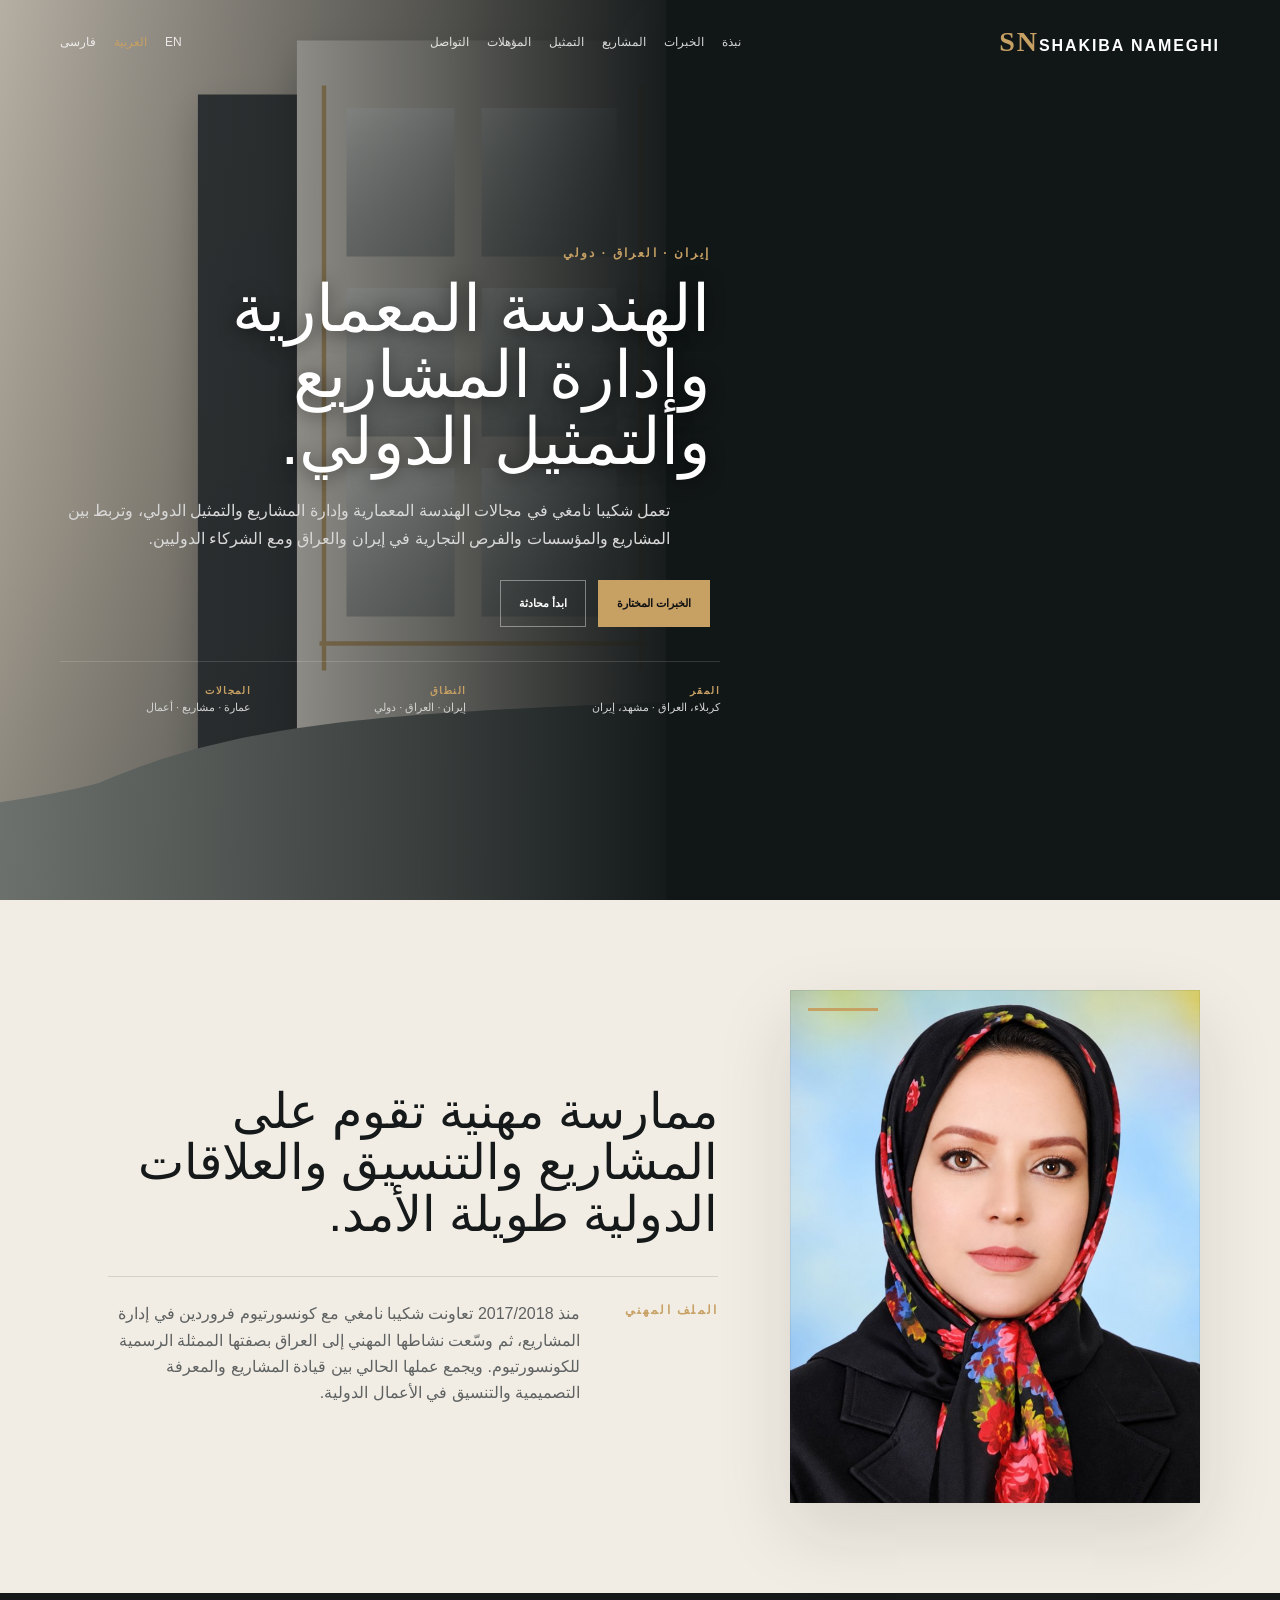
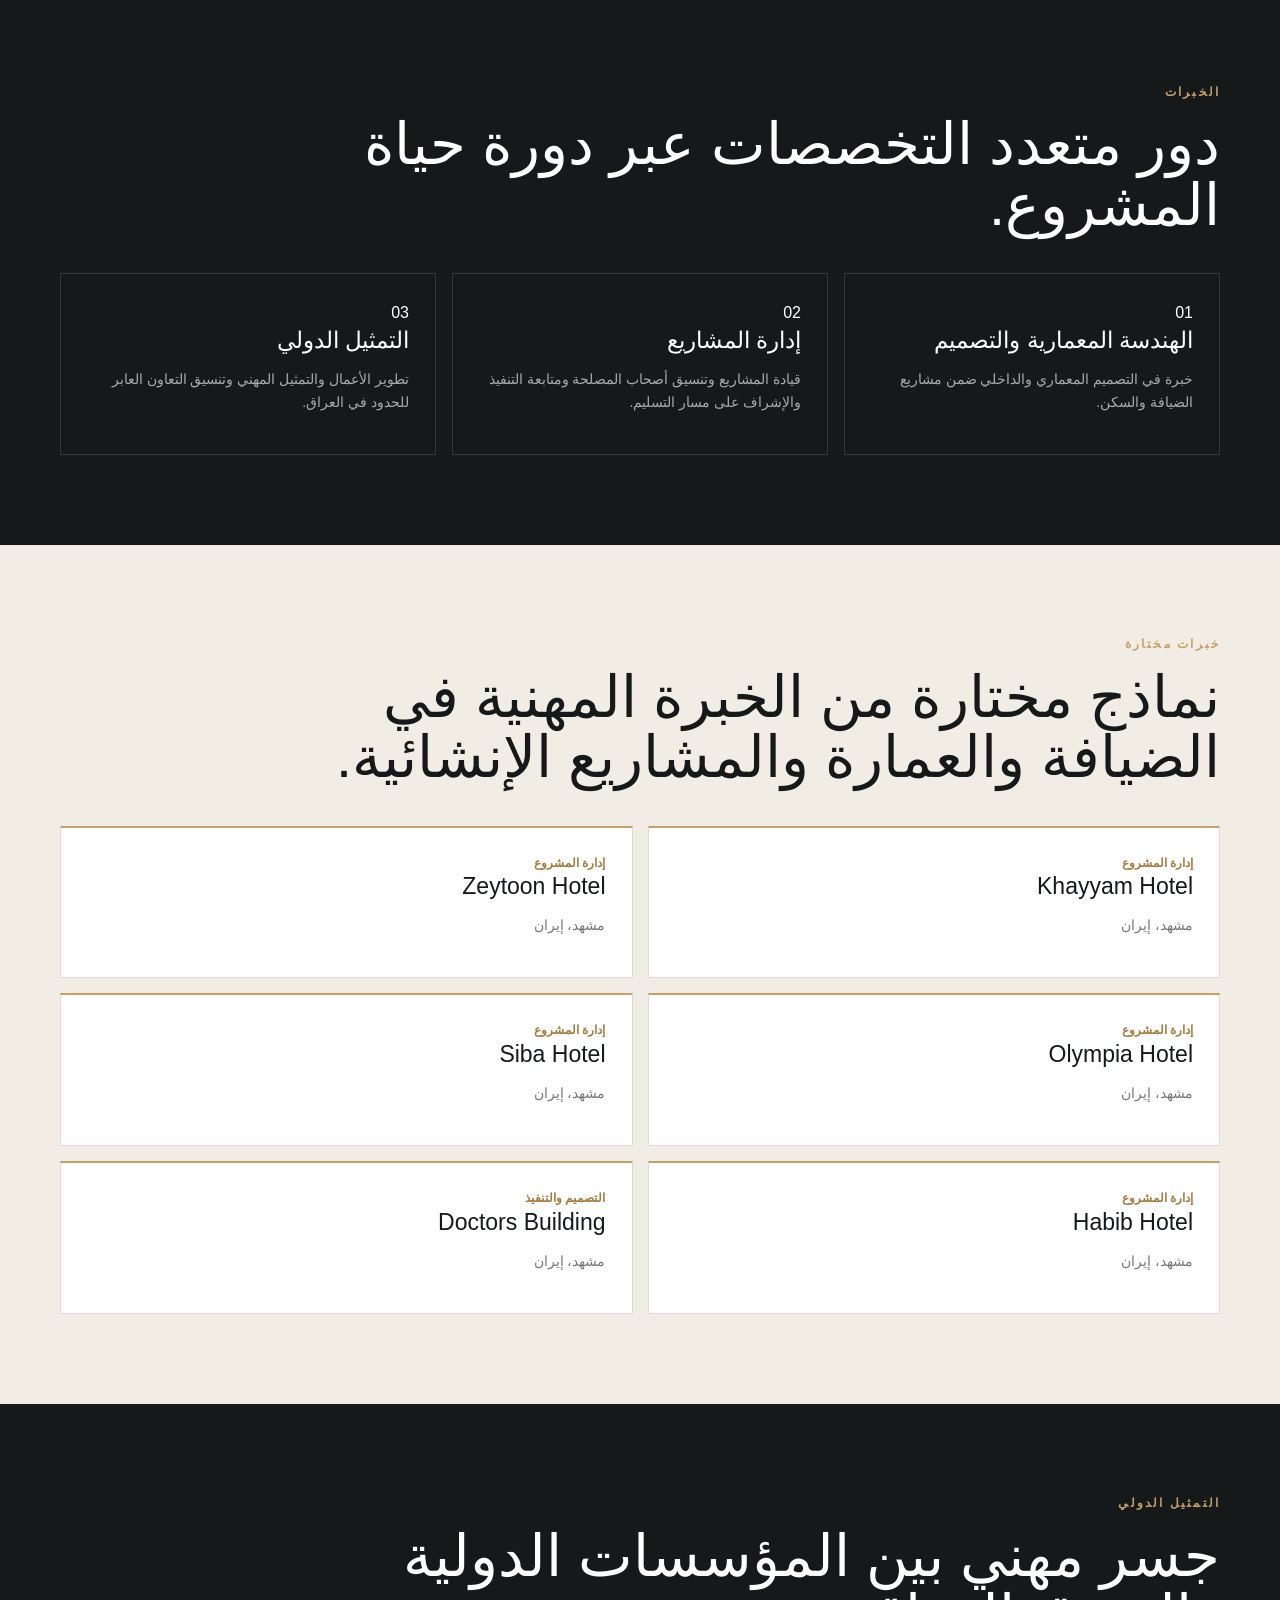
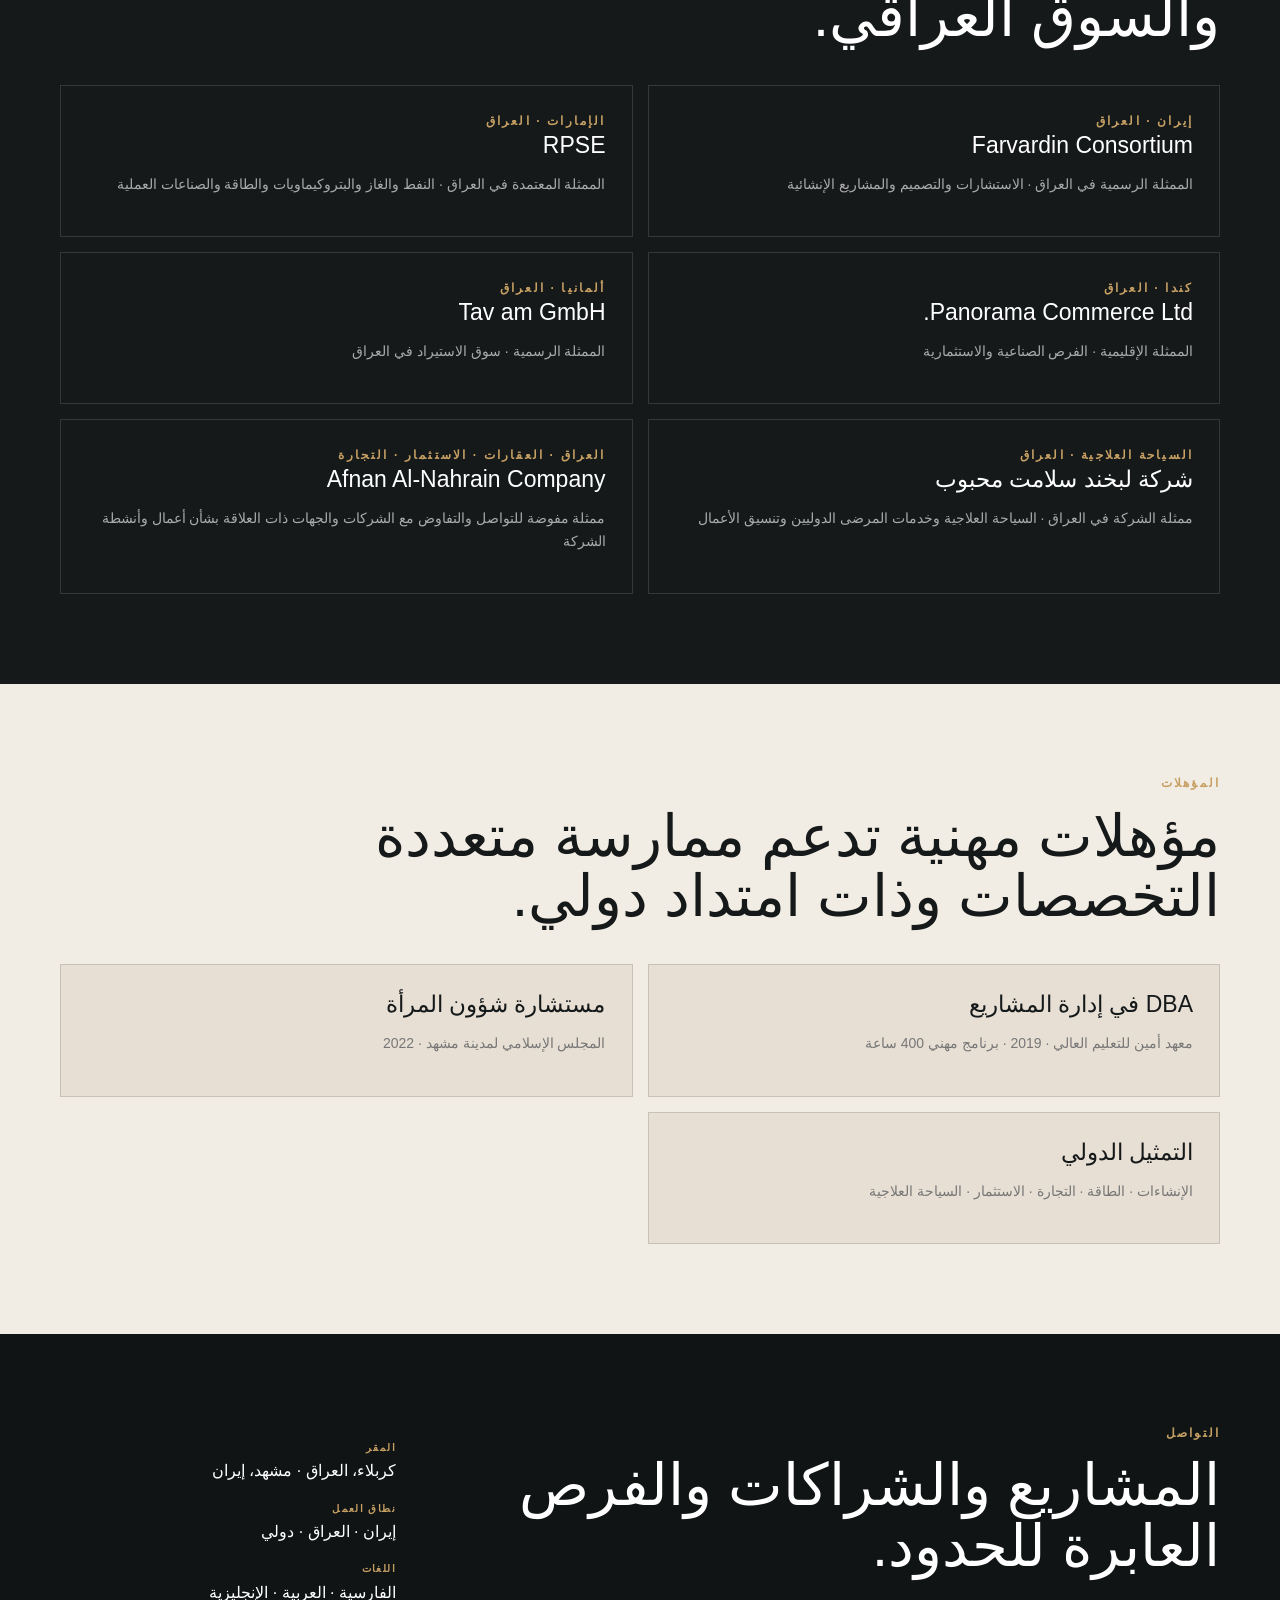
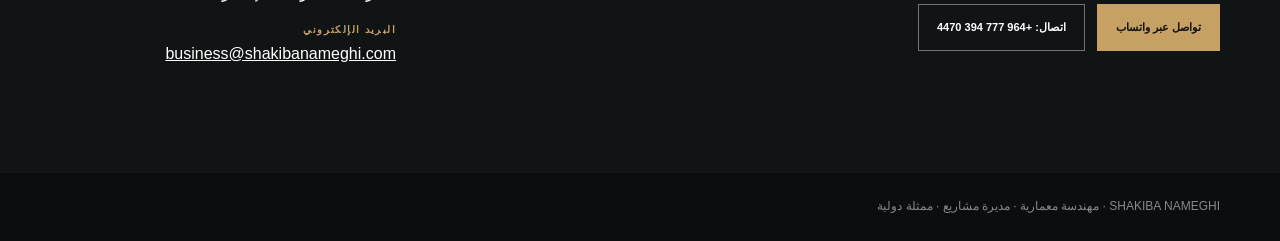
==== ar/index.html @ 08b1e1de "Fix Arabic spelling of Shakiba Nameghi" ====
<!doctype html><html lang="ar" dir="rtl"><head><meta charset="utf-8"><meta name="viewport" content="width=device-width,initial-scale=1"><title>شكيبا نامغي — مهندسة معمارية ومديرة مشاريع وممثلة دولية</title><meta name="description" content="الموقع الرسمي لشكيبا نامغي؛ مهندسة معمارية ومديرة مشاريع وممثلة دولية تعمل بين إيران والعراق والشراكات الدولية."><meta name="theme-color" content="#141718"><link rel="canonical" href="https://shakibanameghi.com/ar/"><link rel="alternate" hreflang="en" href="https://shakibanameghi.com/"><link rel="alternate" hreflang="fa" href="https://shakibanameghi.com/fa/"><link rel="alternate" hreflang="ar" href="https://shakibanameghi.com/ar/"><link rel="stylesheet" href="/style.css?v=10"><script defer src="/script.js?v=10"></script></head><body class="rtl"><header><div class="w bar"><a class="brand" href="/ar/"><b>SN</b>SHAKIBA NAMEGHI</a><nav class="nav"><a href="#about">نبذة</a><a href="#expertise">الخبرات</a><a href="#projects">المشاريع</a><a href="#representation">التمثيل</a><a href="#credentials">المؤهلات</a><a href="#contact">التواصل</a></nav><div class="lang"><a href="/">EN</a><a class="on" href="/ar/">العربية</a><a href="/fa/">فارسی</a></div></div></header><main><section class="hero"><div class="hc"><div class="eyebrow" data-reveal>إيران · العراق · دولي</div><h1 data-reveal class="delay-1">الهندسة المعمارية وإدارة المشاريع والتمثيل الدولي.</h1><p data-reveal class="delay-2">تعمل شكيبا نامغي في مجالات الهندسة المعمارية وإدارة المشاريع والتمثيل الدولي، وتربط بين المشاريع والمؤسسات والفرص التجارية في إيران والعراق ومع الشركاء الدوليين.</p><div class="buttons" data-reveal><a class="btn primary" href="#projects">الخبرات المختارة</a><a class="btn" href="#contact">ابدأ محادثة</a></div><div class="hero-meta" data-reveal><span><b>المقر</b>كربلاء، العراق · مشهد، إيران</span><span><b>النطاق</b>إيران · العراق · دولي</span><span><b>المجالات</b>عمارة · مشاريع · أعمال</span></div></div></section><section id="about"><div class="w about-grid"><figure class="about-portrait" data-reveal><img src="/portrait.jpg" alt="صورة شكيبا نامغي" loading="lazy"></figure><div class="about-copy"><div class="big-copy" data-reveal>ممارسة مهنية تقوم على المشاريع والتنسيق والعلاقات الدولية طويلة الأمد.</div><div class="small-copy" data-reveal><div class="kick">الملف المهني</div><p>منذ 2017/2018 تعاونت شكيبا نامغي مع كونسورتيوم فروردين في إدارة المشاريع، ثم وسّعت نشاطها المهني إلى العراق بصفتها الممثلة الرسمية للكونسورتيوم. ويجمع عملها الحالي بين قيادة المشاريع والمعرفة التصميمية والتنسيق في الأعمال الدولية.</p></div></div></div></section><section class="dark" id="expertise"><div class="w"><div class="section-head"><div class="kick" data-reveal>الخبرات</div><h2 class="title" data-reveal>دور متعدد التخصصات عبر دورة حياة المشروع.</h2></div><div class="grid"><div class="card" data-reveal><div class="num">01</div><h3>الهندسة المعمارية والتصميم</h3><p>خبرة في التصميم المعماري والداخلي ضمن مشاريع الضيافة والسكن.</p></div><div class="card" data-reveal><div class="num">02</div><h3>إدارة المشاريع</h3><p>قيادة المشاريع وتنسيق أصحاب المصلحة ومتابعة التنفيذ والإشراف على مسار التسليم.</p></div><div class="card" data-reveal><div class="num">03</div><h3>التمثيل الدولي</h3><p>تطوير الأعمال والتمثيل المهني وتنسيق التعاون العابر للحدود في العراق.</p></div></div></div></section><section id="projects"><div class="w"><div class="section-head"><div class="kick" data-reveal>خبرات مختارة</div><h2 class="title" data-reveal>نماذج مختارة من الخبرة المهنية في الضيافة والعمارة والمشاريع الإنشائية.</h2></div><div class="projects"><article class="project" data-reveal><div class="meta">إدارة المشروع</div><h3>Khayyam Hotel</h3><p>مشهد، إيران</p></article><article class="project" data-reveal><div class="meta">إدارة المشروع</div><h3>Zeytoon Hotel</h3><p>مشهد، إيران</p></article><article class="project" data-reveal><div class="meta">إدارة المشروع</div><h3>Olympia Hotel</h3><p>مشهد، إيران</p></article><article class="project" data-reveal><div class="meta">إدارة المشروع</div><h3>Siba Hotel</h3><p>مشهد، إيران</p></article><article class="project" data-reveal><div class="meta">إدارة المشروع</div><h3>Habib Hotel</h3><p>مشهد، إيران</p></article><article class="project" data-reveal><div class="meta">التصميم والتنفيذ</div><h3>Doctors Building</h3><p>مشهد، إيران</p></article></div></div></section><section class="dark" id="representation"><div class="w"><div class="section-head"><div class="kick" data-reveal>التمثيل الدولي</div><h2 class="title" data-reveal>جسر مهني بين المؤسسات الدولية والسوق العراقي.</h2></div><div class="reps"><div class="card" data-reveal><div class="kick">إيران · العراق</div><h3>Farvardin Consortium</h3><p>الممثلة الرسمية في العراق · الاستشارات والتصميم والمشاريع الإنشائية</p></div><div class="card" data-reveal><div class="kick">الإمارات · العراق</div><h3>RPSE</h3><p>الممثلة المعتمدة في العراق · النفط والغاز والبتروكيماويات والطاقة والصناعات العملية</p></div><div class="card" data-reveal><div class="kick">كندا · العراق</div><h3>Panorama Commerce Ltd.</h3><p>الممثلة الإقليمية · الفرص الصناعية والاستثمارية</p></div><div class="card" data-reveal><div class="kick">ألمانيا · العراق</div><h3>Tav am GmbH</h3><p>الممثلة الرسمية · سوق الاستيراد في العراق</p></div><div class="card" data-reveal><div class="kick">السياحة العلاجية · العراق</div><h3>شركة لبخند سلامت محبوب</h3><p>ممثلة الشركة في العراق · السياحة العلاجية وخدمات المرضى الدوليين وتنسيق الأعمال</p></div><div class="card" data-reveal><div class="kick">العراق · العقارات · الاستثمار · التجارة</div><h3>Afnan Al-Nahrain Company</h3><p>ممثلة مفوضة للتواصل والتفاوض مع الشركات والجهات ذات العلاقة بشأن أعمال وأنشطة الشركة</p></div></div></div></section><section id="credentials"><div class="w"><div class="section-head"><div class="kick" data-reveal>المؤهلات</div><h2 class="title" data-reveal>مؤهلات مهنية تدعم ممارسة متعددة التخصصات وذات امتداد دولي.</h2></div><div class="creds"><div class="cred" data-reveal><h3>DBA في إدارة المشاريع</h3><p>معهد أمين للتعليم العالي · 2019 · برنامج مهني 400 ساعة</p></div><div class="cred" data-reveal><h3>مستشارة شؤون المرأة</h3><p>المجلس الإسلامي لمدينة مشهد · 2022</p></div><div class="cred" data-reveal><h3>التمثيل الدولي</h3><p>الإنشاءات · الطاقة · التجارة · الاستثمار · السياحة العلاجية</p></div></div></div></section><section class="contact" id="contact"><div class="w contactin"><div data-reveal><div class="kick">التواصل</div><h2 class="title">المشاريع والشراكات والفرص العابرة للحدود.</h2><div class="buttons"><a class="btn primary" href="https://wa.me/9647773944470" target="_blank" rel="noopener">تواصل عبر واتساب</a><a class="btn" href="tel:+9647773944470">اتصال: +964 777 394 4470</a></div></div><div class="contact-info" data-reveal><p><b>المقر</b>كربلاء، العراق · مشهد، إيران</p><p><b>نطاق العمل</b>إيران · العراق · دولي</p><p><b>اللغات</b>الفارسية · العربية · الإنجليزية</p></div></div></section></main><footer><div class="w">SHAKIBA NAMEGHI · مهندسة معمارية · مديرة مشاريع · ممثلة دولية</div></footer></body></html>
---- style.css ----
*{box-sizing:border-box}html{scroll-behavior:smooth}body{margin:0;background:#f2ede4;color:#15191a;font-family:Arial,sans-serif;line-height:1.65;overflow-x:hidden}a{color:inherit}img{display:block;max-width:100%}.w{width:min(1160px,calc(100% - 48px));margin:auto}header{position:absolute;z-index:100;left:0;right:0;top:0;color:#fff}.bar{height:86px;display:flex;align-items:center;justify-content:space-between;gap:22px}.brand{text-decoration:none;font-weight:700;letter-spacing:.12em;white-space:nowrap}.brand b{font:700 28px Georgia;color:#c7a064;margin-right:10px}.nav,.lang{display:flex;align-items:center;gap:18px;font-size:12px}.nav a,.lang a{text-decoration:none;opacity:.82}.lang .on{color:#c7a064;opacity:1}.kick,.eyebrow{color:#c7a064;font-size:12px;font-weight:700;letter-spacing:.18em}.hero{position:relative;min-height:760px;height:min(900px,100vh);overflow:hidden;background:#111617;color:#fff;display:flex;align-items:center}.hero:before{content:"";position:absolute;z-index:0;top:0;right:0;width:52%;height:100%;background:url('/hero.svg') center/cover no-repeat}.hero:after{content:"";position:absolute;z-index:1;inset:0;background:linear-gradient(90deg,#111617 0%,#111617 38%,rgba(17,22,23,.96) 48%,rgba(17,22,23,.58) 67%,rgba(17,22,23,.08) 100%);pointer-events:none}.hc{position:relative;z-index:2;padding:140px 0 80px;margin:0 auto;width:min(1160px,calc(100% - 48px))}.hc>*{max-width:650px}h1{font:400 clamp(56px,5.1vw,76px)/1.02 Georgia;margin:12px 0 22px;letter-spacing:-.032em;text-shadow:0 2px 18px #0008}.hero p,.lead{max-width:610px;font-size:16px;line-height:1.72;color:#d8d8d8;margin:0}.buttons{display:flex;gap:12px;flex-wrap:wrap;margin-top:28px}.btn{padding:13px 18px;border:1px solid #ffffff66;text-decoration:none;font-size:11px;font-weight:700}.primary{background:#c7a064;border-color:#c7a064;color:#111}.hero-meta{max-width:660px;margin-top:34px;padding-top:22px;border-top:1px solid #ffffff24;display:grid;grid-template-columns:1.2fr 1fr 1fr;gap:24px;color:#d2d2d2;font-size:11px;line-height:1.45}.hero-meta span{display:grid;gap:2px}.hero-meta b,.contact-info b{color:#c7a064;font-size:10px;letter-spacing:.14em}.mobile-nav-toggle,.mobile-nav-panel,.mobile-nav-backdrop{display:none!important}section{padding:90px 0}.about-grid{display:grid;grid-template-columns:minmax(330px,410px) minmax(0,1fr);gap:72px;align-items:center;max-width:1120px}.about-portrait{margin:0;position:relative;aspect-ratio:4/5;overflow:hidden;background:#d8d0c4;box-shadow:0 28px 70px #16161620}.about-portrait:before{content:"";position:absolute;z-index:2;left:18px;top:18px;width:70px;height:3px;background:#c7a064}.about-portrait:after{content:"";position:absolute;inset:0;border:1px solid #15191a14;pointer-events:none}.about-portrait img{width:100%;height:100%;object-fit:cover;object-position:center top}.about-copy{display:grid;gap:36px}.big-copy{font:400 clamp(40px,3.8vw,56px)/1.06 Georgia;letter-spacing:-.03em}.small-copy{max-width:610px;display:grid;grid-template-columns:110px 1fr;gap:28px;border-top:1px solid #15191a22;padding-top:24px}.small-copy p{margin:0;color:#5f6262;font-size:16px}.dark{background:#15191a;color:#fff}.title{font:400 clamp(35px,4.5vw,60px)/1.05 Georgia;margin:12px 0 28px;max-width:900px}.grid{display:grid;grid-template-columns:repeat(3,1fr);gap:16px;margin-top:38px}.card,.project,.cred{padding:26px;border:1px solid #0002}.dark .card{border-color:#fff2}.card h3,.project h3,.cred h3{font:400 23px Georgia;margin:0 0 9px}.card p,.project p,.cred p{font-size:14px;color:#777}.dark .card p{color:#aaa}.projects,.reps,.creds{display:grid;grid-template-columns:repeat(2,1fr);gap:15px;margin-top:38px}.project{background:#fff;border-top:2px solid #c7a064}.meta{color:#a47b3d;font-size:12px;font-weight:700}.cred{background:#e7dfd4}.contact{background:#101415;color:#fff}.contactin{display:grid;grid-template-columns:1.4fr .6fr;gap:40px}.contact-info p{display:grid;gap:2px}footer{padding:24px 0;background:#0b0e0f;color:#888;font-size:12px}.rtl{direction:rtl;text-align:right}.rtl .brand b{margin-right:0;margin-left:10px}.rtl h1,.rtl .title,.rtl .card h3,.rtl .project h3,.rtl .cred h3,.rtl .big-copy{font-family:Arial;letter-spacing:0}.rtl .hero:before{right:auto;left:0}.rtl .hero:after{background:linear-gradient(270deg,#111617 0%,#111617 38%,rgba(17,22,23,.96) 48%,rgba(17,22,23,.58) 67%,rgba(17,22,23,.08) 100%)}.rtl .hc>*{margin-left:0;margin-right:auto}
@media(max-width:1040px) and (min-width:801px){.w,.hc{width:calc(100% - 56px)}.nav{gap:12px;font-size:10px}.lang{gap:9px;font-size:10px}.brand{font-size:12px}.brand b{font-size:25px}.hero{min-height:720px;height:780px}.hero:before{width:48%}.hc>*{max-width:560px}h1{font-size:52px}.hero p{font-size:15px;max-width:540px}.hero-meta{max-width:560px;gap:16px}.about-grid{grid-template-columns:320px 1fr;gap:50px}.big-copy{font-size:42px}}
@media(max-width:800px){.w{width:calc(100% - 32px)}header{top:0}.bar{height:70px}.brand{font-size:10px;letter-spacing:.06em;padding-right:54px}.brand b{font-size:22px;margin-right:7px}.rtl .brand{padding-right:0;padding-left:54px}.rtl .brand b{margin-left:7px}.nav,.lang{display:none!important}.mobile-nav-toggle{display:grid!important;place-items:center;position:fixed;z-index:121;top:14px;right:14px;width:42px;height:42px;border:1px solid #ffffff22;border-radius:10px;background:rgba(21,25,26,.94);color:#c7a064;box-shadow:0 8px 24px #0005;font-size:19px;cursor:pointer}.rtl .mobile-nav-toggle{right:auto;left:14px}.mobile-nav-backdrop{display:block!important;position:fixed;z-index:128;inset:0;background:#0009;opacity:0;visibility:hidden;transition:.24s}.mobile-nav-panel{display:flex!important;position:fixed;z-index:130;top:0;right:0;height:100svh;width:min(84vw,330px);padding:86px 24px 30px;background:#111516;color:#fff;flex-direction:column;gap:4px;transform:translateX(105%);transition:transform .26s ease;box-shadow:-20px 0 50px #0005}.rtl .mobile-nav-panel{right:auto;left:0;transform:translateX(-105%);box-shadow:20px 0 50px #0005}.mobile-nav-panel>a{padding:15px 4px;border-bottom:1px solid #ffffff18;text-decoration:none;font-size:14px;font-weight:700}.mobile-lang{margin-top:20px;display:flex;gap:14px;flex-wrap:wrap}.mobile-lang a{padding:8px 0;text-decoration:none;color:#bbb;font-size:12px}.mobile-lang .on{color:#c7a064}.mobile-nav-close{position:absolute;z-index:135;top:14px;right:14px;width:42px;height:42px;border:1px solid #ffffff35;border-radius:10px;background:#1a1f20;color:#c7a064;font-size:27px;line-height:1;display:grid;place-items:center;cursor:pointer}.rtl .mobile-nav-close{right:auto;left:14px}body.mobile-nav-open{overflow:hidden}body.mobile-nav-open .mobile-nav-backdrop{opacity:1;visibility:visible}body.mobile-nav-open .mobile-nav-panel{transform:translateX(0)}body.mobile-nav-open .mobile-nav-toggle{opacity:0;visibility:hidden;pointer-events:none}.hero{min-height:auto;height:auto;padding:0;background:#111617;display:block}.hero:before{inset:0;width:100%;height:100%;background-position:62% center}.hero:after{background:linear-gradient(90deg,rgba(8,12,13,.9),rgba(8,12,13,.5))}.rtl .hero:before{left:0;right:0}.rtl .hero:after{background:linear-gradient(270deg,rgba(8,12,13,.9),rgba(8,12,13,.5))}.hc{width:calc(100% - 32px);padding:126px 0 52px}.hc>*{max-width:100%}.eyebrow{font-size:9px;letter-spacing:.14em;margin-bottom:10px}h1{font-size:clamp(34px,9.6vw,41px);line-height:1.08;letter-spacing:-.02em;margin:0 0 18px;max-width:94%}.rtl h1{font-size:clamp(32px,8.8vw,39px);line-height:1.28;max-width:100%}.hero p{font-size:13.5px;line-height:1.7;max-width:94%}.rtl .hero p{max-width:100%;line-height:1.85}.buttons{display:grid;grid-template-columns:1fr;gap:9px;margin-top:22px}.btn{min-height:46px;display:grid;place-items:center;text-align:center}.hero-meta{margin-top:30px;padding-top:24px;grid-template-columns:1fr 1fr;gap:18px 22px;font-size:10.5px;line-height:1.45}.hero-meta span:first-child{grid-column:1/-1}.about-grid{grid-template-columns:1fr;gap:28px}.about-portrait{width:min(100%,520px);box-shadow:none}.about-portrait:before{display:none}.about-copy{gap:24px}.big-copy{font-size:clamp(30px,8.2vw,38px);line-height:1.08}.small-copy{border-top:0;padding-top:0;display:block}.small-copy .kick{margin-bottom:10px}.small-copy p{font-size:14px;line-height:1.75}.grid,.projects,.reps,.creds,.contactin{grid-template-columns:1fr}.title{font-size:clamp(30px,8.2vw,38px);line-height:1.1}.card,.project,.cred{padding:22px}section{padding:54px 0}footer{line-height:1.6}}
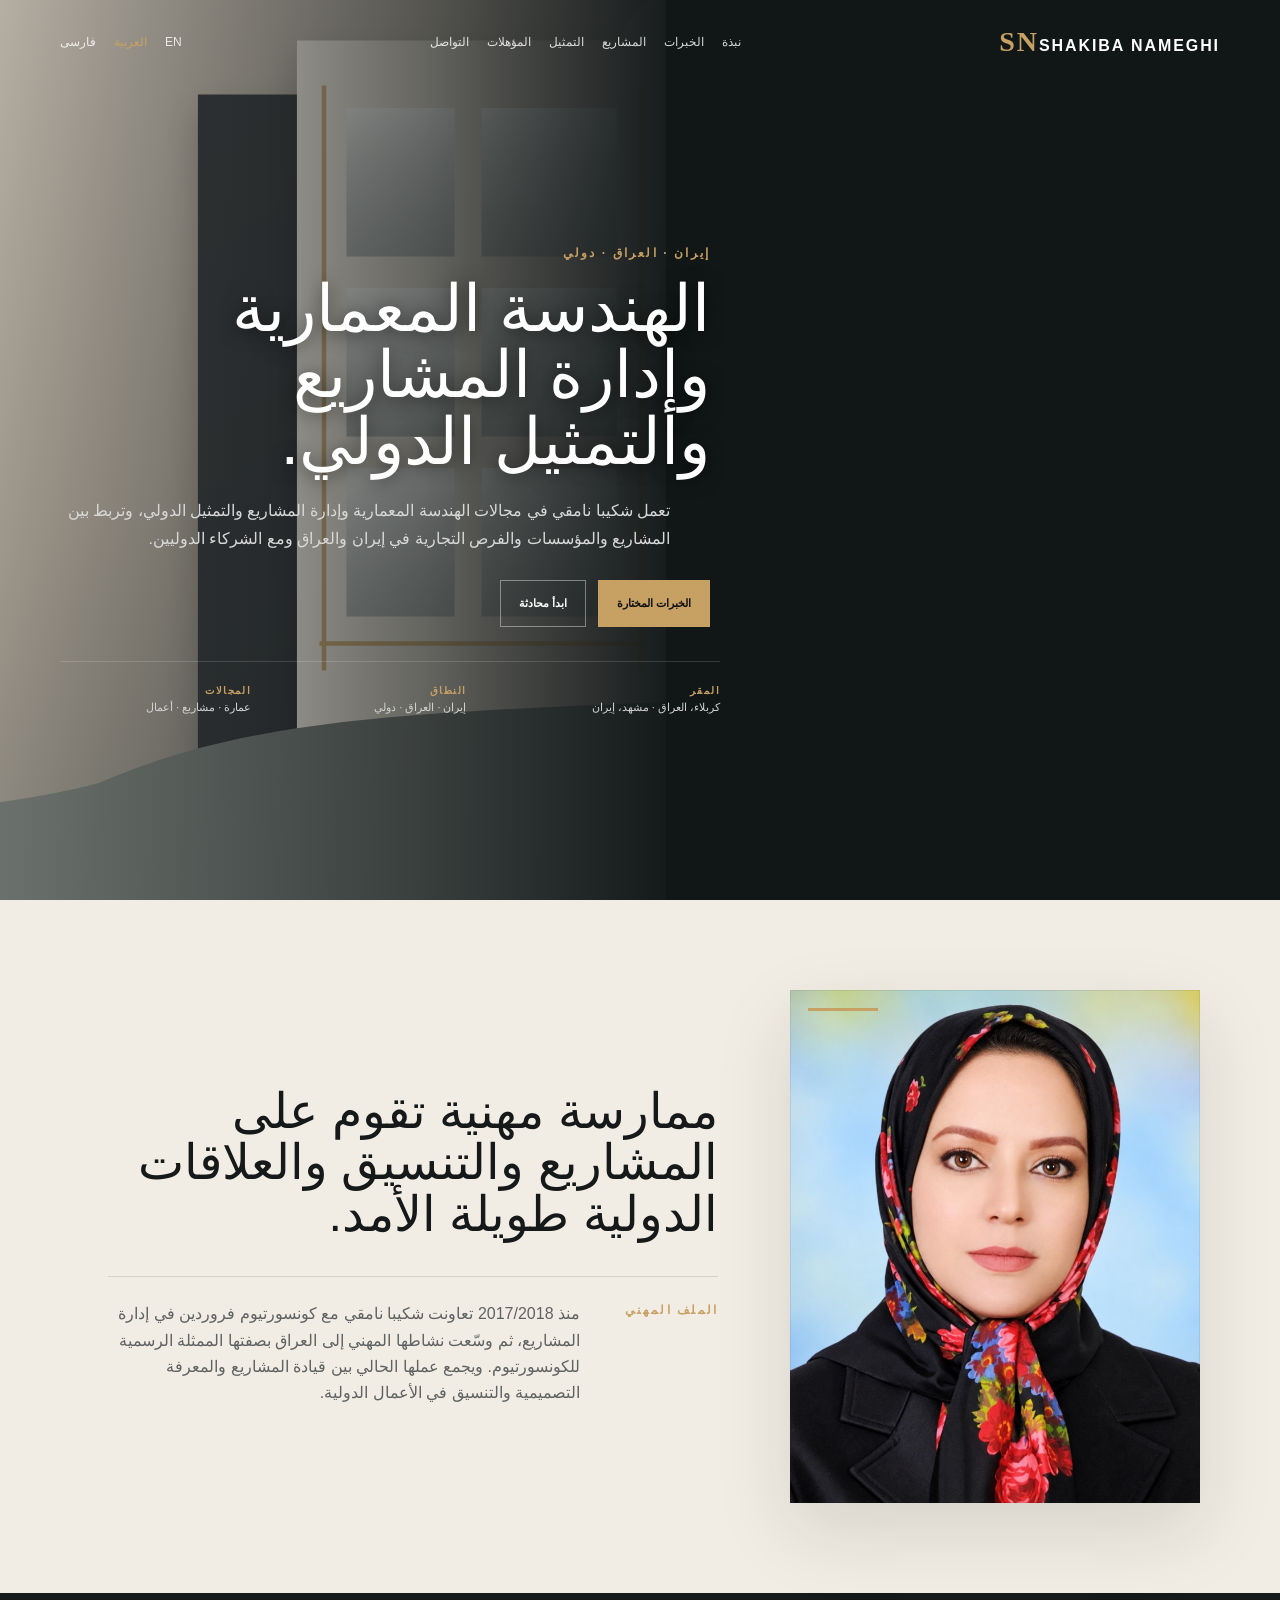
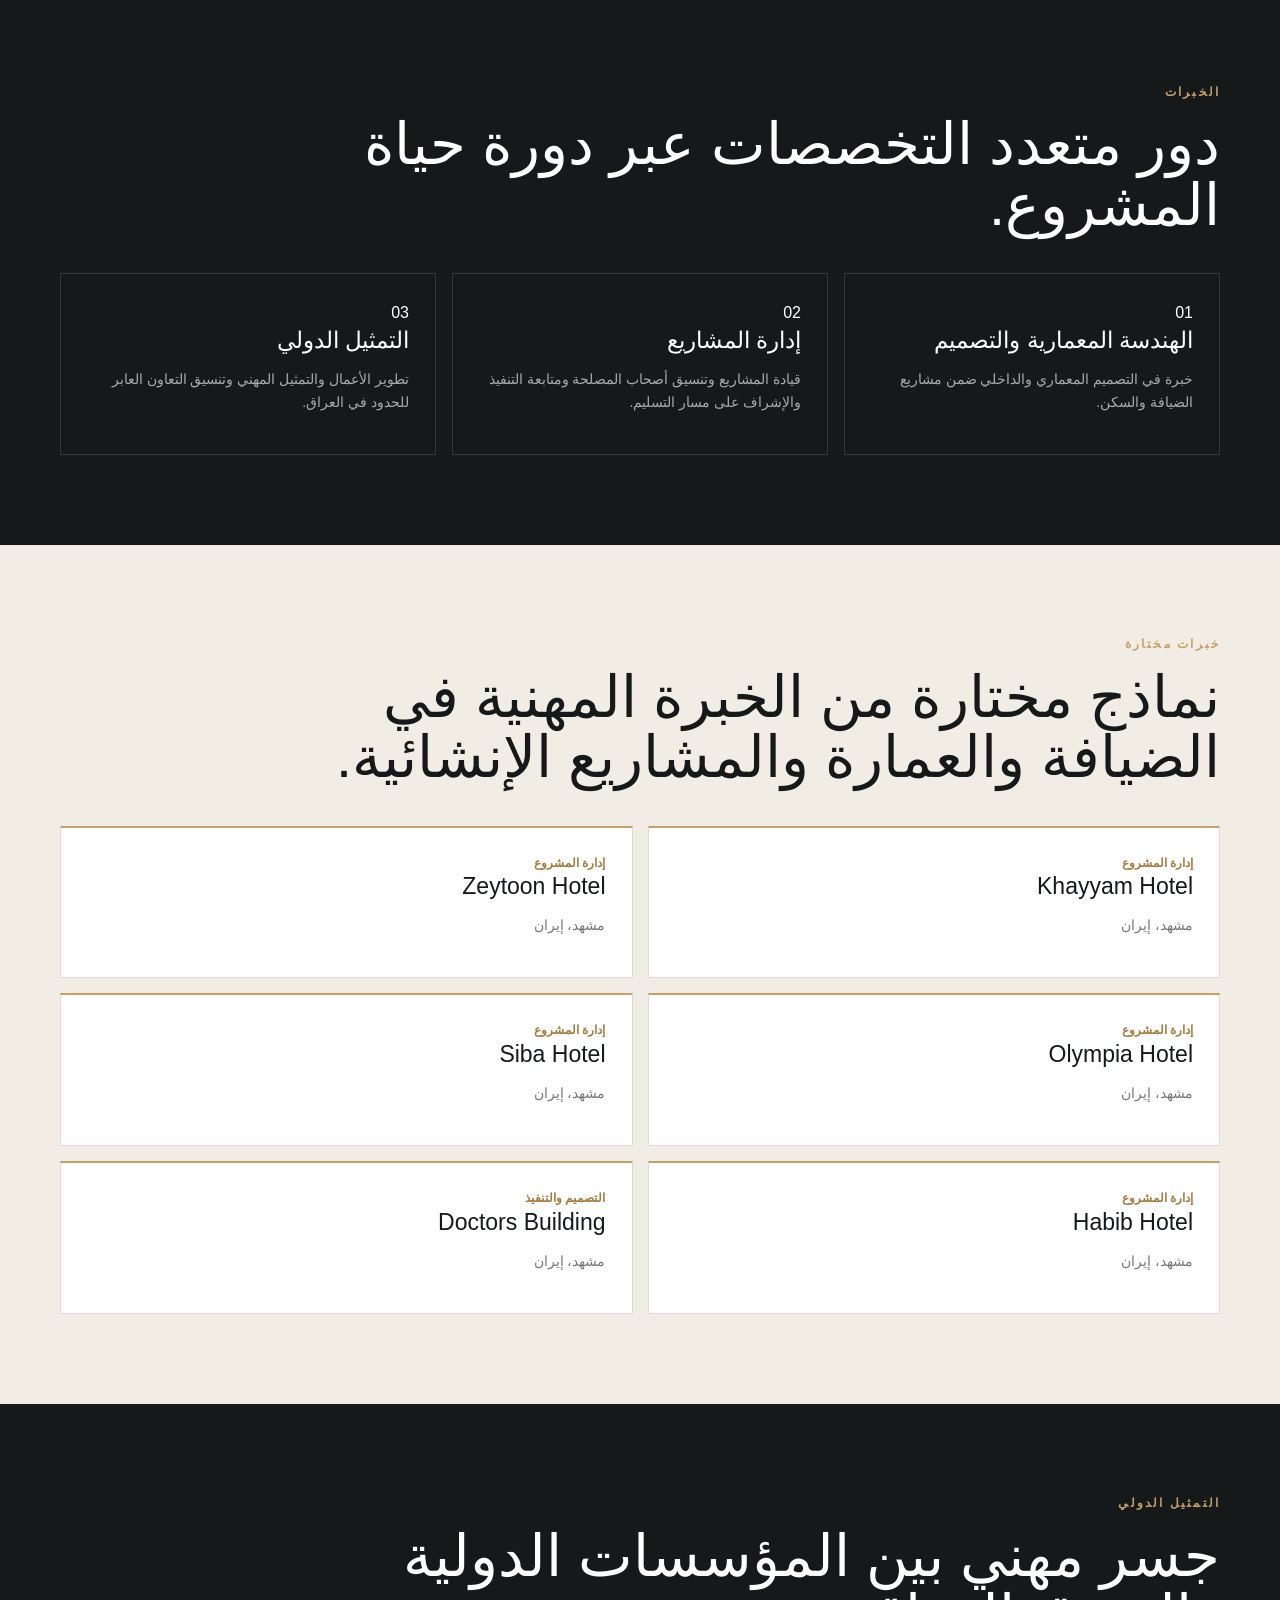
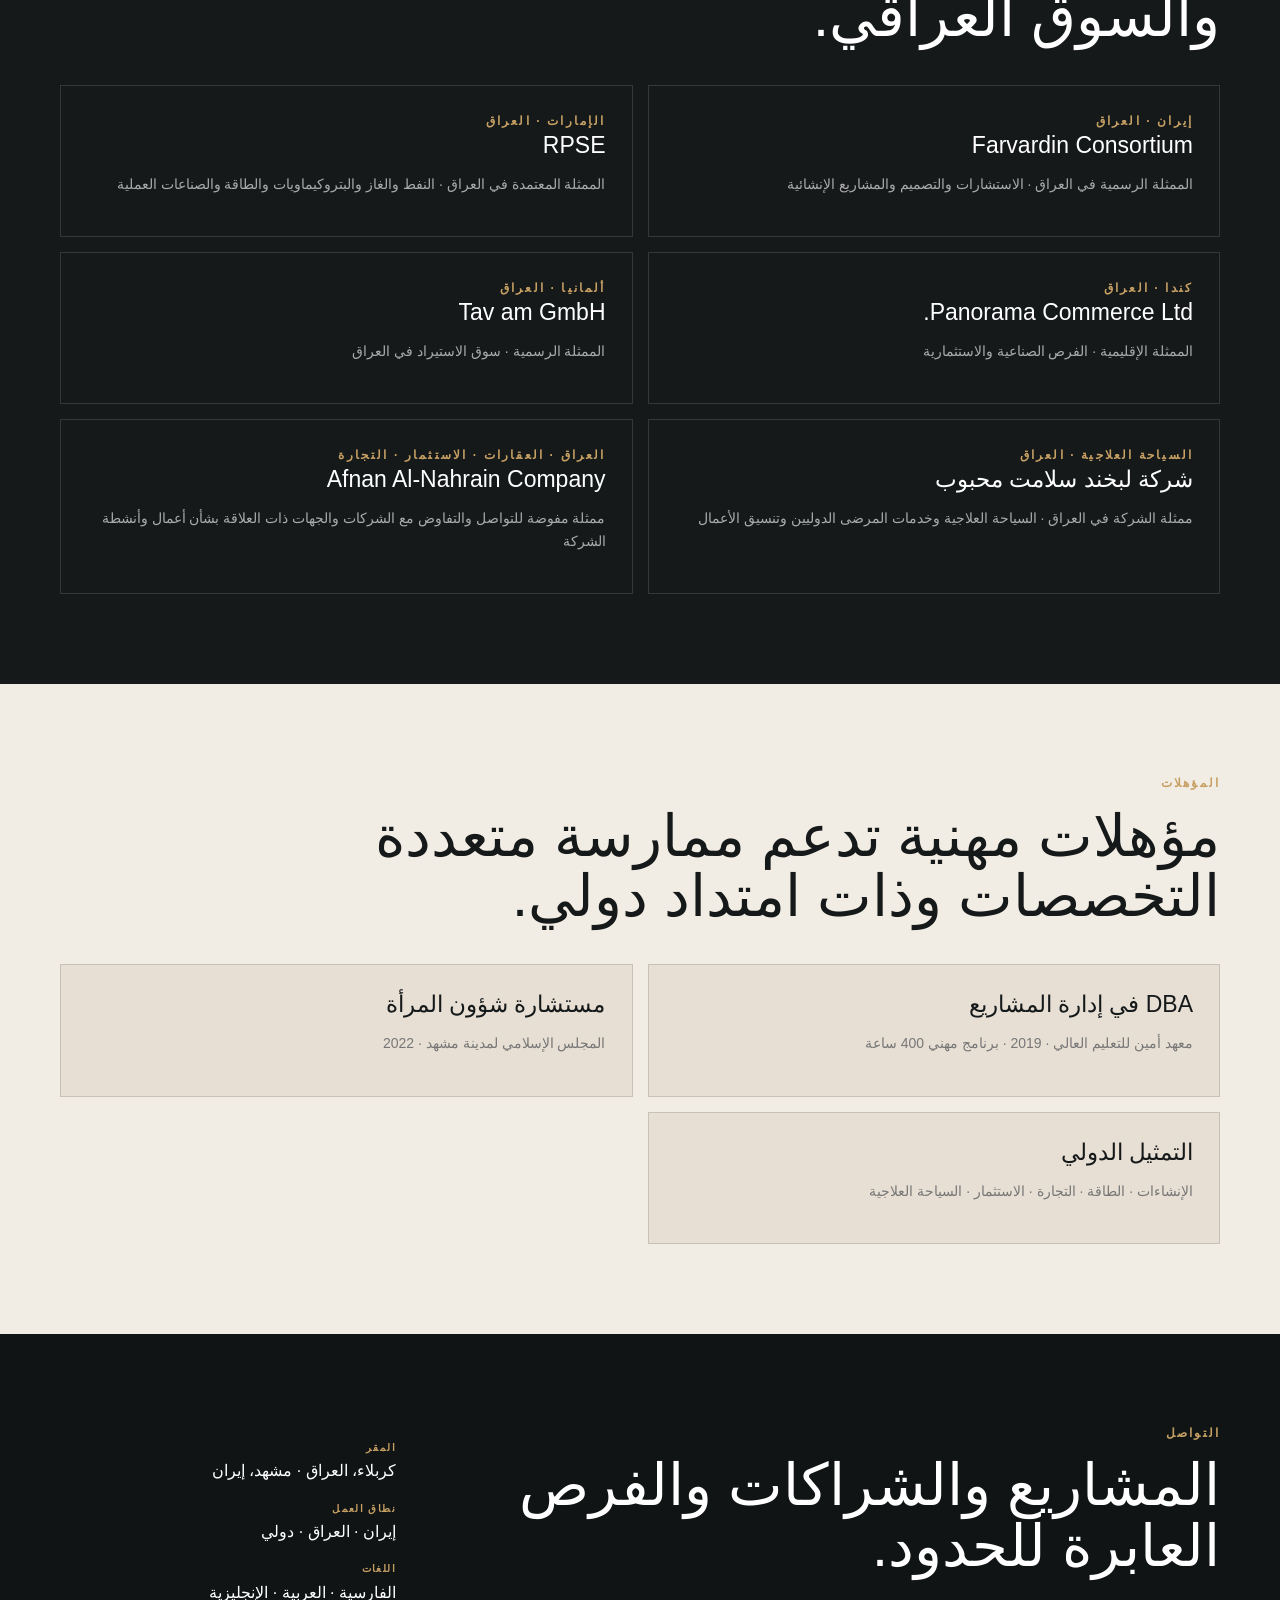
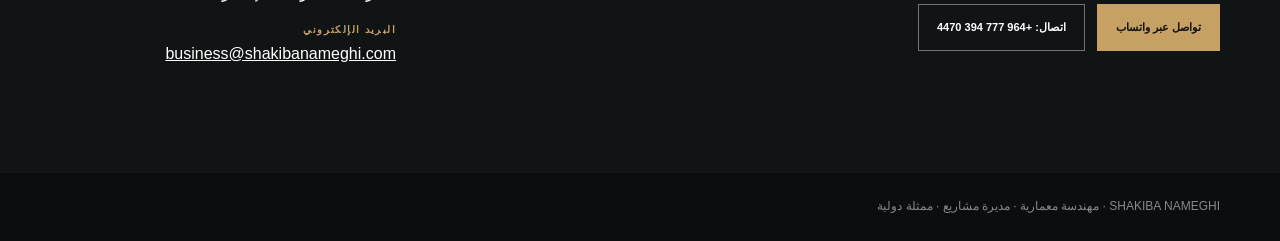
==== commit ddcf8e5d: "Use confirmed Arabic spelling Shakiba Nameghi" ====
--- a/ar/index.html
+++ b/ar/index.html
@@ -1 +1 @@
-<!doctype html><html lang="ar" dir="rtl"><head><meta charset="utf-8"><meta name="viewport" content="width=device-width,initial-scale=1"><title>شكيبا نامغي — مهندسة معمارية ومديرة مشاريع وممثلة دولية</title><meta name="description" content="الموقع الرسمي لشكيبا نامغي؛ مهندسة معمارية ومديرة مشاريع وممثلة دولية تعمل بين إيران والعراق والشراكات الدولية."><meta name="theme-color" content="#141718"><link rel="canonical" href="https://shakibanameghi.com/ar/"><link rel="alternate" hreflang="en" href="https://shakibanameghi.com/"><link rel="alternate" hreflang="fa" href="https://shakibanameghi.com/fa/"><link rel="alternate" hreflang="ar" href="https://shakibanameghi.com/ar/"><link rel="stylesheet" href="/style.css?v=10"><script defer src="/script.js?v=10"></script></head><body class="rtl"><header><div class="w bar"><a class="brand" href="/ar/"><b>SN</b>SHAKIBA NAMEGHI</a><nav class="nav"><a href="#about">نبذة</a><a href="#expertise">الخبرات</a><a href="#projects">المشاريع</a><a href="#representation">التمثيل</a><a href="#credentials">المؤهلات</a><a href="#contact">التواصل</a></nav><div class="lang"><a href="/">EN</a><a class="on" href="/ar/">العربية</a><a href="/fa/">فارسی</a></div></div></header><main><section class="hero"><div class="hc"><div class="eyebrow" data-reveal>إيران · العراق · دولي</div><h1 data-reveal class="delay-1">الهندسة المعمارية وإدارة المشاريع والتمثيل الدولي.</h1><p data-reveal class="delay-2">تعمل شكيبا نامغي في مجالات الهندسة المعمارية وإدارة المشاريع والتمثيل الدولي، وتربط بين المشاريع والمؤسسات والفرص التجارية في إيران والعراق ومع الشركاء الدوليين.</p><div class="buttons" data-reveal><a class="btn primary" href="#projects">الخبرات المختارة</a><a class="btn" href="#contact">ابدأ محادثة</a></div><div class="hero-meta" data-reveal><span><b>المقر</b>كربلاء، العراق · مشهد، إيران</span><span><b>النطاق</b>إيران · العراق · دولي</span><span><b>المجالات</b>عمارة · مشاريع · أعمال</span></div></div></section><section id="about"><div class="w about-grid"><figure class="about-portrait" data-reveal><img src="/portrait.jpg" alt="صورة شكيبا نامغي" loading="lazy"></figure><div class="about-copy"><div class="big-copy" data-reveal>ممارسة مهنية تقوم على المشاريع والتنسيق والعلاقات الدولية طويلة الأمد.</div><div class="small-copy" data-reveal><div class="kick">الملف المهني</div><p>منذ 2017/2018 تعاونت شكيبا نامغي مع كونسورتيوم فروردين في إدارة المشاريع، ثم وسّعت نشاطها المهني إلى العراق بصفتها الممثلة الرسمية للكونسورتيوم. ويجمع عملها الحالي بين قيادة المشاريع والمعرفة التصميمية والتنسيق في الأعمال الدولية.</p></div></div></div></section><section class="dark" id="expertise"><div class="w"><div class="section-head"><div class="kick" data-reveal>الخبرات</div><h2 class="title" data-reveal>دور متعدد التخصصات عبر دورة حياة المشروع.</h2></div><div class="grid"><div class="card" data-reveal><div class="num">01</div><h3>الهندسة المعمارية والتصميم</h3><p>خبرة في التصميم المعماري والداخلي ضمن مشاريع الضيافة والسكن.</p></div><div class="card" data-reveal><div class="num">02</div><h3>إدارة المشاريع</h3><p>قيادة المشاريع وتنسيق أصحاب المصلحة ومتابعة التنفيذ والإشراف على مسار التسليم.</p></div><div class="card" data-reveal><div class="num">03</div><h3>التمثيل الدولي</h3><p>تطوير الأعمال والتمثيل المهني وتنسيق التعاون العابر للحدود في العراق.</p></div></div></div></section><section id="projects"><div class="w"><div class="section-head"><div class="kick" data-reveal>خبرات مختارة</div><h2 class="title" data-reveal>نماذج مختارة من الخبرة المهنية في الضيافة والعمارة والمشاريع الإنشائية.</h2></div><div class="projects"><article class="project" data-reveal><div class="meta">إدارة المشروع</div><h3>Khayyam Hotel</h3><p>مشهد، إيران</p></article><article class="project" data-reveal><div class="meta">إدارة المشروع</div><h3>Zeytoon Hotel</h3><p>مشهد، إيران</p></article><article class="project" data-reveal><div class="meta">إدارة المشروع</div><h3>Olympia Hotel</h3><p>مشهد، إيران</p></article><article class="project" data-reveal><div class="meta">إدارة المشروع</div><h3>Siba Hotel</h3><p>مشهد، إيران</p></article><article class="project" data-reveal><div class="meta">إدارة المشروع</div><h3>Habib Hotel</h3><p>مشهد، إيران</p></article><article class="project" data-reveal><div class="meta">التصميم والتنفيذ</div><h3>Doctors Building</h3><p>مشهد، إيران</p></article></div></div></section><section class="dark" id="representation"><div class="w"><div class="section-head"><div class="kick" data-reveal>التمثيل الدولي</div><h2 class="title" data-reveal>جسر مهني بين المؤسسات الدولية والسوق العراقي.</h2></div><div class="reps"><div class="card" data-reveal><div class="kick">إيران · العراق</div><h3>Farvardin Consortium</h3><p>الممثلة الرسمية في العراق · الاستشارات والتصميم والمشاريع الإنشائية</p></div><div class="card" data-reveal><div class="kick">الإمارات · العراق</div><h3>RPSE</h3><p>الممثلة المعتمدة في العراق · النفط والغاز والبتروكيماويات والطاقة والصناعات العملية</p></div><div class="card" data-reveal><div class="kick">كندا · العراق</div><h3>Panorama Commerce Ltd.</h3><p>الممثلة الإقليمية · الفرص الصناعية والاستثمارية</p></div><div class="card" data-reveal><div class="kick">ألمانيا · العراق</div><h3>Tav am GmbH</h3><p>الممثلة الرسمية · سوق الاستيراد في العراق</p></div><div class="card" data-reveal><div class="kick">السياحة العلاجية · العراق</div><h3>شركة لبخند سلامت محبوب</h3><p>ممثلة الشركة في العراق · السياحة العلاجية وخدمات المرضى الدوليين وتنسيق الأعمال</p></div><div class="card" data-reveal><div class="kick">العراق · العقارات · الاستثمار · التجارة</div><h3>Afnan Al-Nahrain Company</h3><p>ممثلة مفوضة للتواصل والتفاوض مع الشركات والجهات ذات العلاقة بشأن أعمال وأنشطة الشركة</p></div></div></div></section><section id="credentials"><div class="w"><div class="section-head"><div class="kick" data-reveal>المؤهلات</div><h2 class="title" data-reveal>مؤهلات مهنية تدعم ممارسة متعددة التخصصات وذات امتداد دولي.</h2></div><div class="creds"><div class="cred" data-reveal><h3>DBA في إدارة المشاريع</h3><p>معهد أمين للتعليم العالي · 2019 · برنامج مهني 400 ساعة</p></div><div class="cred" data-reveal><h3>مستشارة شؤون المرأة</h3><p>المجلس الإسلامي لمدينة مشهد · 2022</p></div><div class="cred" data-reveal><h3>التمثيل الدولي</h3><p>الإنشاءات · الطاقة · التجارة · الاستثمار · السياحة العلاجية</p></div></div></div></section><section class="contact" id="contact"><div class="w contactin"><div data-reveal><div class="kick">التواصل</div><h2 class="title">المشاريع والشراكات والفرص العابرة للحدود.</h2><div class="buttons"><a class="btn primary" href="https://wa.me/9647773944470" target="_blank" rel="noopener">تواصل عبر واتساب</a><a class="btn" href="tel:+9647773944470">اتصال: +964 777 394 4470</a></div></div><div class="contact-info" data-reveal><p><b>المقر</b>كربلاء، العراق · مشهد، إيران</p><p><b>نطاق العمل</b>إيران · العراق · دولي</p><p><b>اللغات</b>الفارسية · العربية · الإنجليزية</p></div></div></section></main><footer><div class="w">SHAKIBA NAMEGHI · مهندسة معمارية · مديرة مشاريع · ممثلة دولية</div></footer></body></html>+<!doctype html><html lang="ar" dir="rtl"><head><meta charset="utf-8"><meta name="viewport" content="width=device-width,initial-scale=1"><title>شكيبا نامقي — مهندسة معمارية ومديرة مشاريع وممثلة دولية</title><meta name="description" content="الموقع الرسمي لشكيبا نامقي؛ مهندسة معمارية ومديرة مشاريع وممثلة دولية تعمل بين إيران والعراق والشراكات الدولية."><meta name="theme-color" content="#141718"><link rel="canonical" href="https://shakibanameghi.com/ar/"><link rel="alternate" hreflang="en" href="https://shakibanameghi.com/"><link rel="alternate" hreflang="fa" href="https://shakibanameghi.com/fa/"><link rel="alternate" hreflang="ar" href="https://shakibanameghi.com/ar/"><link rel="stylesheet" href="/style.css?v=10"><script defer src="/script.js?v=10"></script></head><body class="rtl"><header><div class="w bar"><a class="brand" href="/ar/"><b>SN</b>SHAKIBA NAMEGHI</a><nav class="nav"><a href="#about">نبذة</a><a href="#expertise">الخبرات</a><a href="#projects">المشاريع</a><a href="#representation">التمثيل</a><a href="#credentials">المؤهلات</a><a href="#contact">التواصل</a></nav><div class="lang"><a href="/">EN</a><a class="on" href="/ar/">العربية</a><a href="/fa/">فارسی</a></div></div></header><main><section class="hero"><div class="hc"><div class="eyebrow" data-reveal>إيران · العراق · دولي</div><h1 data-reveal class="delay-1">الهندسة المعمارية وإدارة المشاريع والتمثيل الدولي.</h1><p data-reveal class="delay-2">تعمل شكيبا نامقي في مجالات الهندسة المعمارية وإدارة المشاريع والتمثيل الدولي، وتربط بين المشاريع والمؤسسات والفرص التجارية في إيران والعراق ومع الشركاء الدوليين.</p><div class="buttons" data-reveal><a class="btn primary" href="#projects">الخبرات المختارة</a><a class="btn" href="#contact">ابدأ محادثة</a></div><div class="hero-meta" data-reveal><span><b>المقر</b>كربلاء، العراق · مشهد، إيران</span><span><b>النطاق</b>إيران · العراق · دولي</span><span><b>المجالات</b>عمارة · مشاريع · أعمال</span></div></div></section><section id="about"><div class="w about-grid"><figure class="about-portrait" data-reveal><img src="/portrait.jpg" alt="صورة شكيبا نامقي" loading="lazy"></figure><div class="about-copy"><div class="big-copy" data-reveal>ممارسة مهنية تقوم على المشاريع والتنسيق والعلاقات الدولية طويلة الأمد.</div><div class="small-copy" data-reveal><div class="kick">الملف المهني</div><p>منذ 2017/2018 تعاونت شكيبا نامقي مع كونسورتيوم فروردين في إدارة المشاريع، ثم وسّعت نشاطها المهني إلى العراق بصفتها الممثلة الرسمية للكونسورتيوم. ويجمع عملها الحالي بين قيادة المشاريع والمعرفة التصميمية والتنسيق في الأعمال الدولية.</p></div></div></div></section><section class="dark" id="expertise"><div class="w"><div class="section-head"><div class="kick" data-reveal>الخبرات</div><h2 class="title" data-reveal>دور متعدد التخصصات عبر دورة حياة المشروع.</h2></div><div class="grid"><div class="card" data-reveal><div class="num">01</div><h3>الهندسة المعمارية والتصميم</h3><p>خبرة في التصميم المعماري والداخلي ضمن مشاريع الضيافة والسكن.</p></div><div class="card" data-reveal><div class="num">02</div><h3>إدارة المشاريع</h3><p>قيادة المشاريع وتنسيق أصحاب المصلحة ومتابعة التنفيذ والإشراف على مسار التسليم.</p></div><div class="card" data-reveal><div class="num">03</div><h3>التمثيل الدولي</h3><p>تطوير الأعمال والتمثيل المهني وتنسيق التعاون العابر للحدود في العراق.</p></div></div></div></section><section id="projects"><div class="w"><div class="section-head"><div class="kick" data-reveal>خبرات مختارة</div><h2 class="title" data-reveal>نماذج مختارة من الخبرة المهنية في الضيافة والعمارة والمشاريع الإنشائية.</h2></div><div class="projects"><article class="project" data-reveal><div class="meta">إدارة المشروع</div><h3>Khayyam Hotel</h3><p>مشهد، إيران</p></article><article class="project" data-reveal><div class="meta">إدارة المشروع</div><h3>Zeytoon Hotel</h3><p>مشهد، إيران</p></article><article class="project" data-reveal><div class="meta">إدارة المشروع</div><h3>Olympia Hotel</h3><p>مشهد، إيران</p></article><article class="project" data-reveal><div class="meta">إدارة المشروع</div><h3>Siba Hotel</h3><p>مشهد، إيران</p></article><article class="project" data-reveal><div class="meta">إدارة المشروع</div><h3>Habib Hotel</h3><p>مشهد، إيران</p></article><article class="project" data-reveal><div class="meta">التصميم والتنفيذ</div><h3>Doctors Building</h3><p>مشهد، إيران</p></article></div></div></section><section class="dark" id="representation"><div class="w"><div class="section-head"><div class="kick" data-reveal>التمثيل الدولي</div><h2 class="title" data-reveal>جسر مهني بين المؤسسات الدولية والسوق العراقي.</h2></div><div class="reps"><div class="card" data-reveal><div class="kick">إيران · العراق</div><h3>Farvardin Consortium</h3><p>الممثلة الرسمية في العراق · الاستشارات والتصميم والمشاريع الإنشائية</p></div><div class="card" data-reveal><div class="kick">الإمارات · العراق</div><h3>RPSE</h3><p>الممثلة المعتمدة في العراق · النفط والغاز والبتروكيماويات والطاقة والصناعات العملية</p></div><div class="card" data-reveal><div class="kick">كندا · العراق</div><h3>Panorama Commerce Ltd.</h3><p>الممثلة الإقليمية · الفرص الصناعية والاستثمارية</p></div><div class="card" data-reveal><div class="kick">ألمانيا · العراق</div><h3>Tav am GmbH</h3><p>الممثلة الرسمية · سوق الاستيراد في العراق</p></div><div class="card" data-reveal><div class="kick">السياحة العلاجية · العراق</div><h3>شركة لبخند سلامت محبوب</h3><p>ممثلة الشركة في العراق · السياحة العلاجية وخدمات المرضى الدوليين وتنسيق الأعمال</p></div><div class="card" data-reveal><div class="kick">العراق · العقارات · الاستثمار · التجارة</div><h3>Afnan Al-Nahrain Company</h3><p>ممثلة مفوضة للتواصل والتفاوض مع الشركات والجهات ذات العلاقة بشأن أعمال وأنشطة الشركة</p></div></div></div></section><section id="credentials"><div class="w"><div class="section-head"><div class="kick" data-reveal>المؤهلات</div><h2 class="title" data-reveal>مؤهلات مهنية تدعم ممارسة متعددة التخصصات وذات امتداد دولي.</h2></div><div class="creds"><div class="cred" data-reveal><h3>DBA في إدارة المشاريع</h3><p>معهد أمين للتعليم العالي · 2019 · برنامج مهني 400 ساعة</p></div><div class="cred" data-reveal><h3>مستشارة شؤون المرأة</h3><p>المجلس الإسلامي لمدينة مشهد · 2022</p></div><div class="cred" data-reveal><h3>التمثيل الدولي</h3><p>الإنشاءات · الطاقة · التجارة · الاستثمار · السياحة العلاجية</p></div></div></div></section><section class="contact" id="contact"><div class="w contactin"><div data-reveal><div class="kick">التواصل</div><h2 class="title">المشاريع والشراكات والفرص العابرة للحدود.</h2><div class="buttons"><a class="btn primary" href="https://wa.me/9647773944470" target="_blank" rel="noopener">تواصل عبر واتساب</a><a class="btn" href="tel:+9647773944470">اتصال: +964 777 394 4470</a></div></div><div class="contact-info" data-reveal><p><b>المقر</b>كربلاء، العراق · مشهد، إيران</p><p><b>نطاق العمل</b>إيران · العراق · دولي</p><p><b>اللغات</b>الفارسية · العربية · الإنجليزية</p></div></div></section></main><footer><div class="w">SHAKIBA NAMEGHI · مهندسة معمارية · مديرة مشاريع · ممثلة دولية</div></footer></body></html>
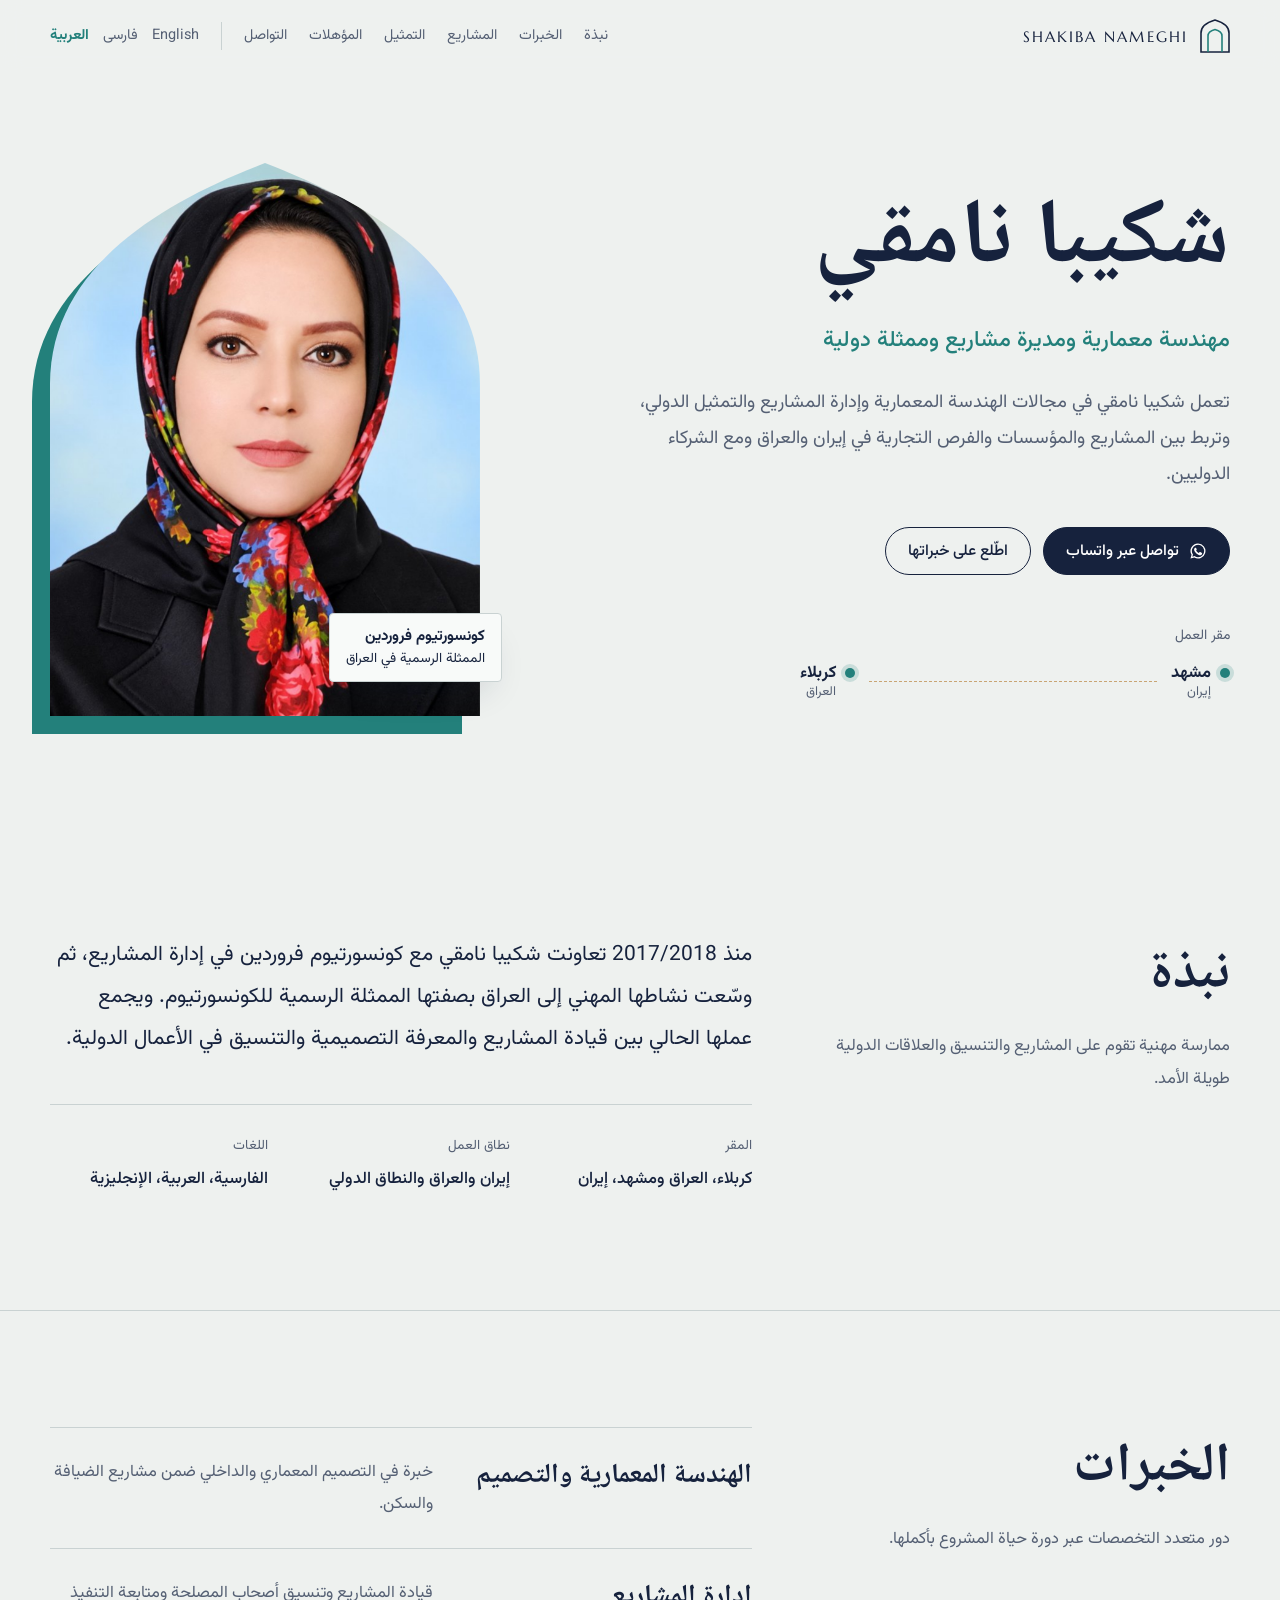
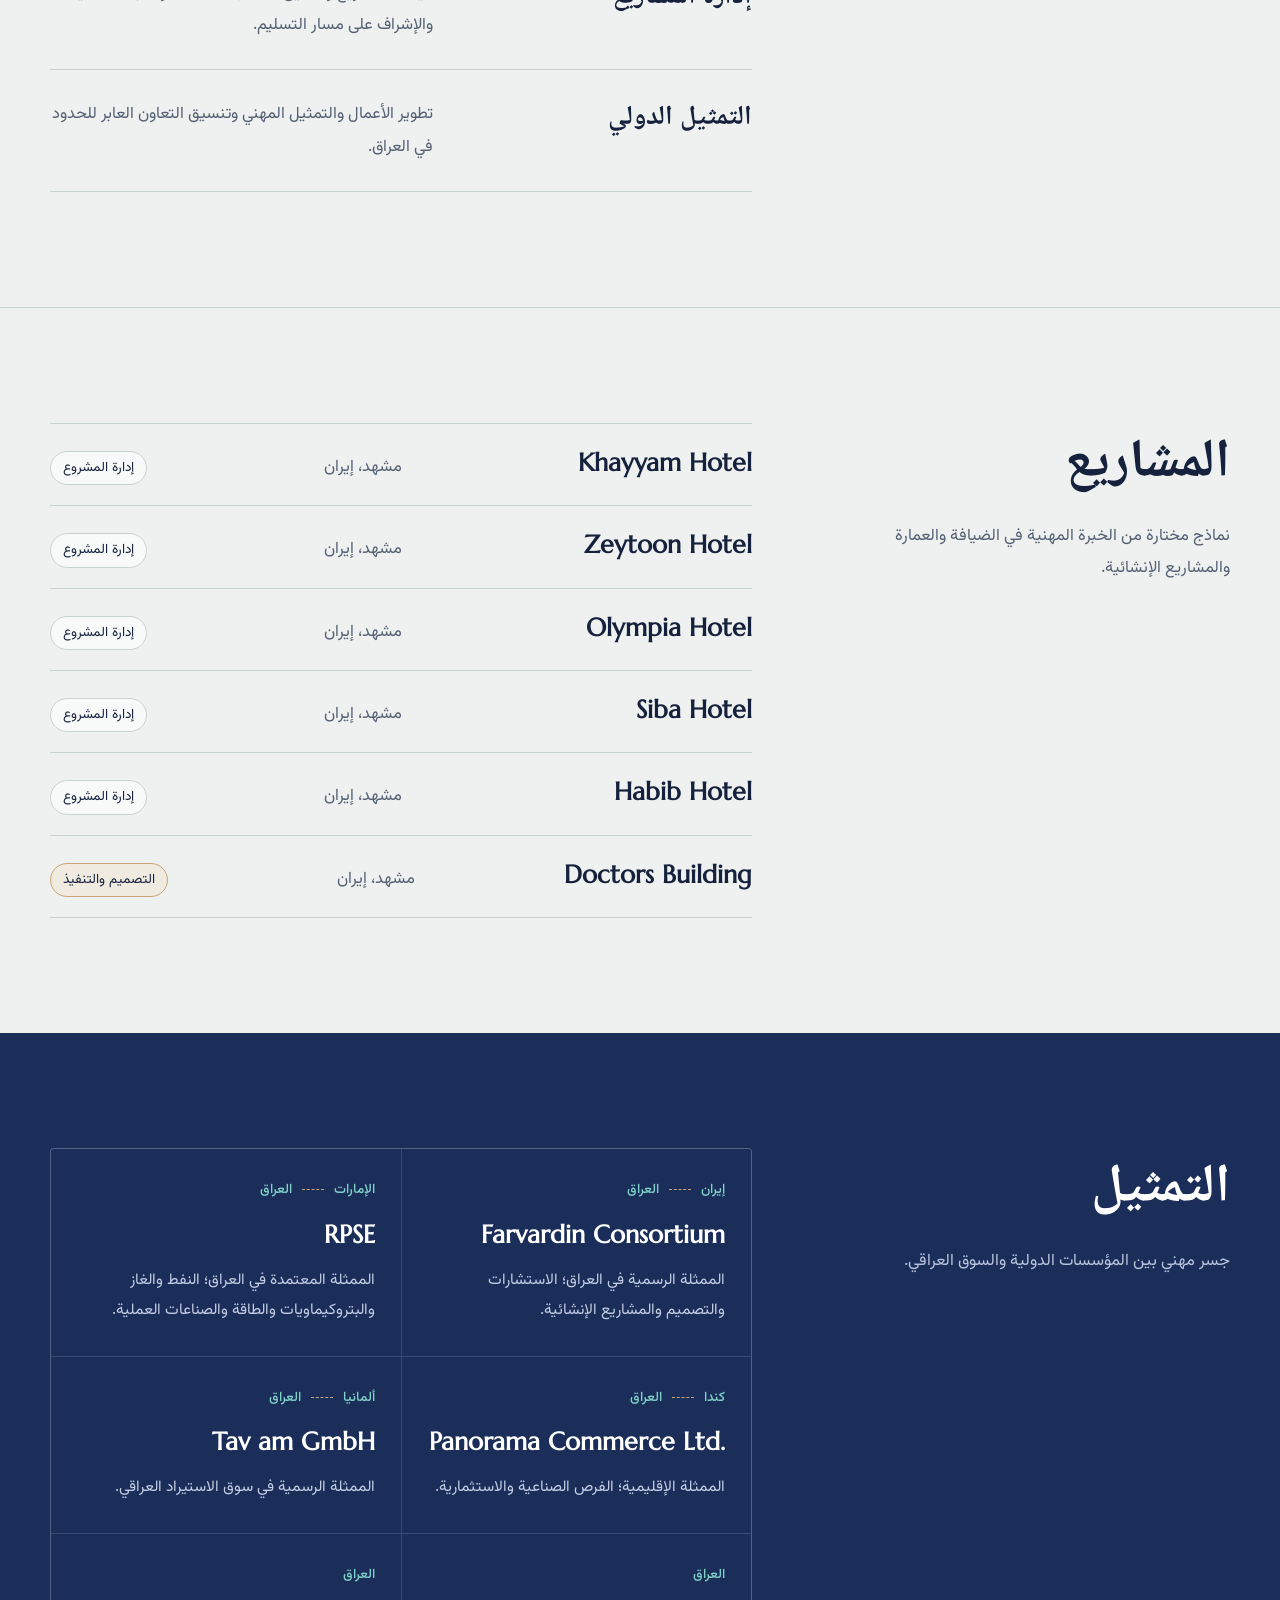
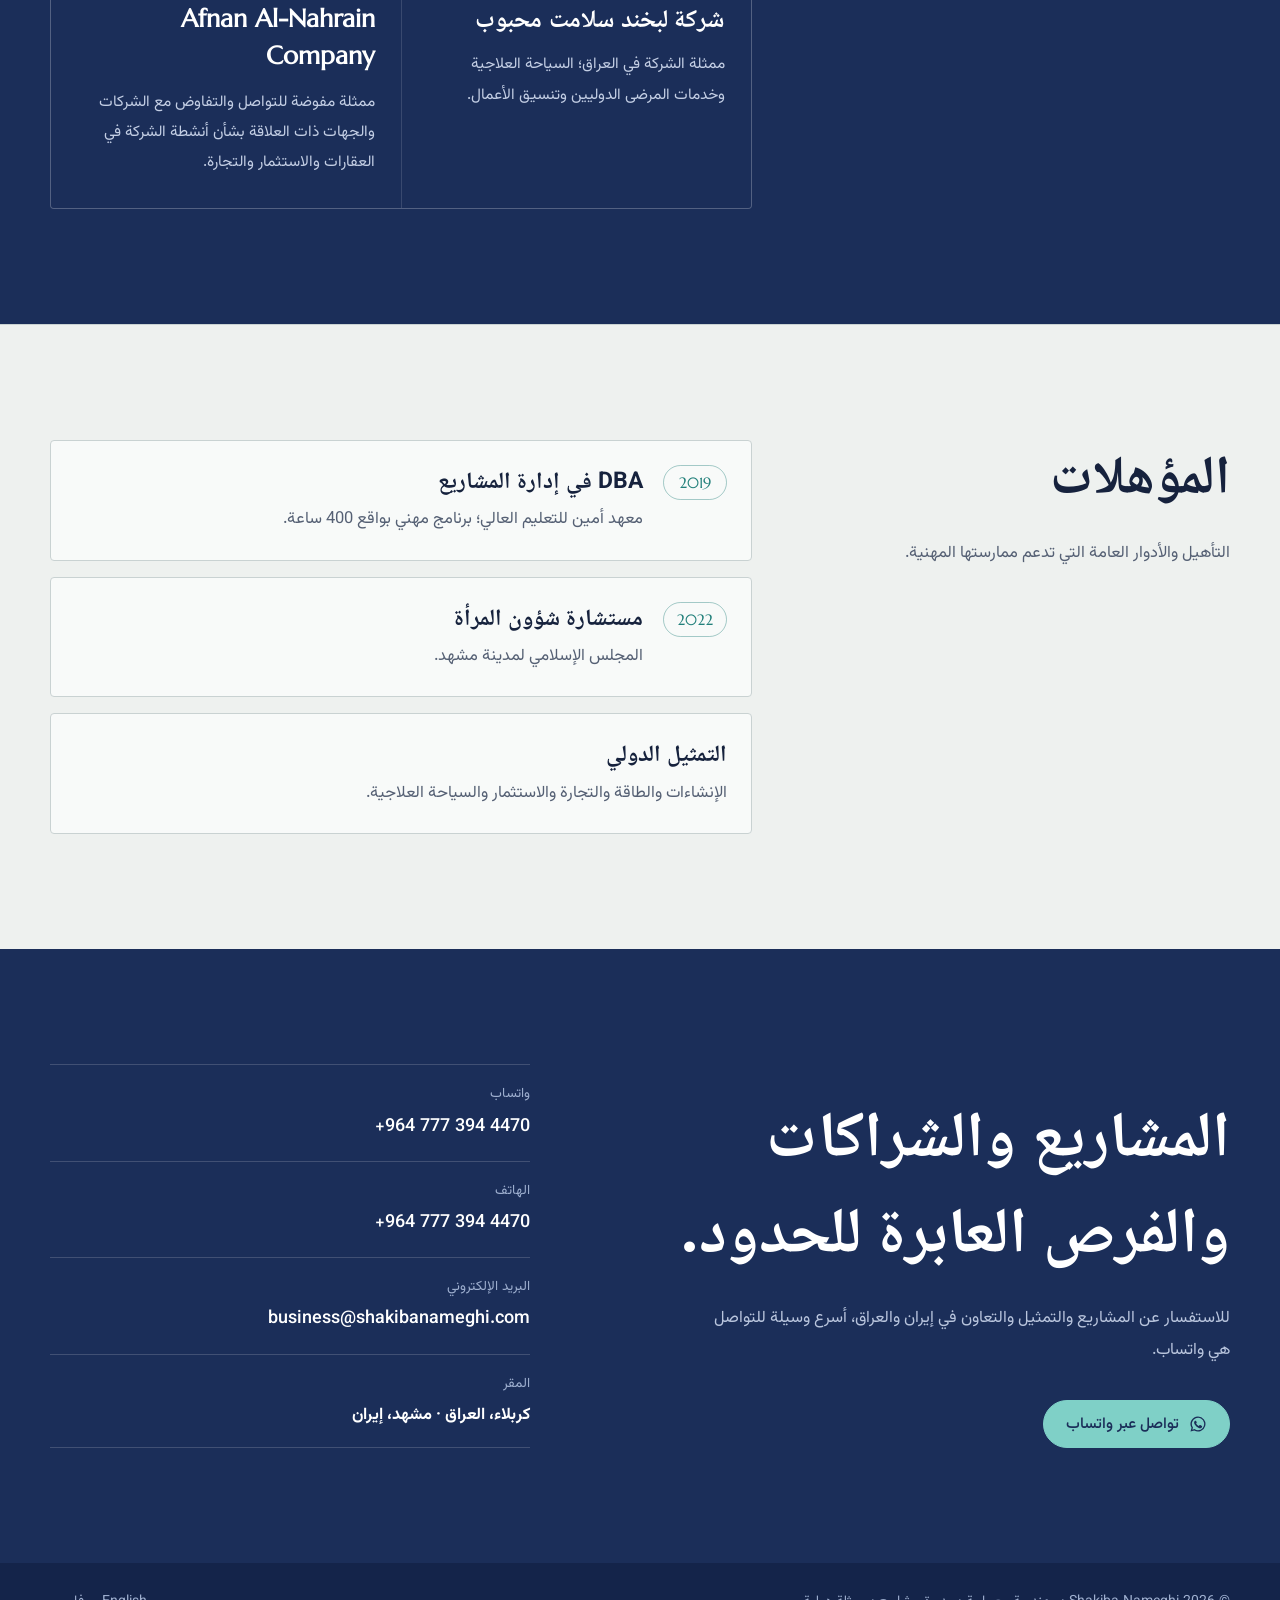
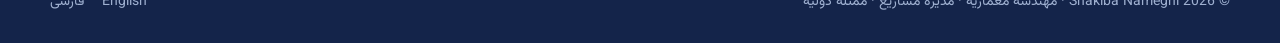
==== commit 88bc8ab5: "Redesign site: new EN page, lapis/turquoise arch design, mobile fixes - Add English page; fix EN lin" ====
--- a/ar/index.html
+++ b/ar/index.html
@@ -1 +1,117 @@
-<!doctype html><html lang="ar" dir="rtl"><head><meta charset="utf-8"><meta name="viewport" content="width=device-width,initial-scale=1"><title>شكيبا نامقي — مهندسة معمارية ومديرة مشاريع وممثلة دولية</title><meta name="description" content="الموقع الرسمي لشكيبا نامقي؛ مهندسة معمارية ومديرة مشاريع وممثلة دولية تعمل بين إيران والعراق والشراكات الدولية."><meta name="theme-color" content="#141718"><link rel="canonical" href="https://shakibanameghi.com/ar/"><link rel="alternate" hreflang="en" href="https://shakibanameghi.com/"><link rel="alternate" hreflang="fa" href="https://shakibanameghi.com/fa/"><link rel="alternate" hreflang="ar" href="https://shakibanameghi.com/ar/"><link rel="stylesheet" href="/style.css?v=10"><script defer src="/script.js?v=10"></script></head><body class="rtl"><header><div class="w bar"><a class="brand" href="/ar/"><b>SN</b>SHAKIBA NAMEGHI</a><nav class="nav"><a href="#about">نبذة</a><a href="#expertise">الخبرات</a><a href="#projects">المشاريع</a><a href="#representation">التمثيل</a><a href="#credentials">المؤهلات</a><a href="#contact">التواصل</a></nav><div class="lang"><a href="/">EN</a><a class="on" href="/ar/">العربية</a><a href="/fa/">فارسی</a></div></div></header><main><section class="hero"><div class="hc"><div class="eyebrow" data-reveal>إيران · العراق · دولي</div><h1 data-reveal class="delay-1">الهندسة المعمارية وإدارة المشاريع والتمثيل الدولي.</h1><p data-reveal class="delay-2">تعمل شكيبا نامقي في مجالات الهندسة المعمارية وإدارة المشاريع والتمثيل الدولي، وتربط بين المشاريع والمؤسسات والفرص التجارية في إيران والعراق ومع الشركاء الدوليين.</p><div class="buttons" data-reveal><a class="btn primary" href="#projects">الخبرات المختارة</a><a class="btn" href="#contact">ابدأ محادثة</a></div><div class="hero-meta" data-reveal><span><b>المقر</b>كربلاء، العراق · مشهد، إيران</span><span><b>النطاق</b>إيران · العراق · دولي</span><span><b>المجالات</b>عمارة · مشاريع · أعمال</span></div></div></section><section id="about"><div class="w about-grid"><figure class="about-portrait" data-reveal><img src="/portrait.jpg" alt="صورة شكيبا نامقي" loading="lazy"></figure><div class="about-copy"><div class="big-copy" data-reveal>ممارسة مهنية تقوم على المشاريع والتنسيق والعلاقات الدولية طويلة الأمد.</div><div class="small-copy" data-reveal><div class="kick">الملف المهني</div><p>منذ 2017/2018 تعاونت شكيبا نامقي مع كونسورتيوم فروردين في إدارة المشاريع، ثم وسّعت نشاطها المهني إلى العراق بصفتها الممثلة الرسمية للكونسورتيوم. ويجمع عملها الحالي بين قيادة المشاريع والمعرفة التصميمية والتنسيق في الأعمال الدولية.</p></div></div></div></section><section class="dark" id="expertise"><div class="w"><div class="section-head"><div class="kick" data-reveal>الخبرات</div><h2 class="title" data-reveal>دور متعدد التخصصات عبر دورة حياة المشروع.</h2></div><div class="grid"><div class="card" data-reveal><div class="num">01</div><h3>الهندسة المعمارية والتصميم</h3><p>خبرة في التصميم المعماري والداخلي ضمن مشاريع الضيافة والسكن.</p></div><div class="card" data-reveal><div class="num">02</div><h3>إدارة المشاريع</h3><p>قيادة المشاريع وتنسيق أصحاب المصلحة ومتابعة التنفيذ والإشراف على مسار التسليم.</p></div><div class="card" data-reveal><div class="num">03</div><h3>التمثيل الدولي</h3><p>تطوير الأعمال والتمثيل المهني وتنسيق التعاون العابر للحدود في العراق.</p></div></div></div></section><section id="projects"><div class="w"><div class="section-head"><div class="kick" data-reveal>خبرات مختارة</div><h2 class="title" data-reveal>نماذج مختارة من الخبرة المهنية في الضيافة والعمارة والمشاريع الإنشائية.</h2></div><div class="projects"><article class="project" data-reveal><div class="meta">إدارة المشروع</div><h3>Khayyam Hotel</h3><p>مشهد، إيران</p></article><article class="project" data-reveal><div class="meta">إدارة المشروع</div><h3>Zeytoon Hotel</h3><p>مشهد، إيران</p></article><article class="project" data-reveal><div class="meta">إدارة المشروع</div><h3>Olympia Hotel</h3><p>مشهد، إيران</p></article><article class="project" data-reveal><div class="meta">إدارة المشروع</div><h3>Siba Hotel</h3><p>مشهد، إيران</p></article><article class="project" data-reveal><div class="meta">إدارة المشروع</div><h3>Habib Hotel</h3><p>مشهد، إيران</p></article><article class="project" data-reveal><div class="meta">التصميم والتنفيذ</div><h3>Doctors Building</h3><p>مشهد، إيران</p></article></div></div></section><section class="dark" id="representation"><div class="w"><div class="section-head"><div class="kick" data-reveal>التمثيل الدولي</div><h2 class="title" data-reveal>جسر مهني بين المؤسسات الدولية والسوق العراقي.</h2></div><div class="reps"><div class="card" data-reveal><div class="kick">إيران · العراق</div><h3>Farvardin Consortium</h3><p>الممثلة الرسمية في العراق · الاستشارات والتصميم والمشاريع الإنشائية</p></div><div class="card" data-reveal><div class="kick">الإمارات · العراق</div><h3>RPSE</h3><p>الممثلة المعتمدة في العراق · النفط والغاز والبتروكيماويات والطاقة والصناعات العملية</p></div><div class="card" data-reveal><div class="kick">كندا · العراق</div><h3>Panorama Commerce Ltd.</h3><p>الممثلة الإقليمية · الفرص الصناعية والاستثمارية</p></div><div class="card" data-reveal><div class="kick">ألمانيا · العراق</div><h3>Tav am GmbH</h3><p>الممثلة الرسمية · سوق الاستيراد في العراق</p></div><div class="card" data-reveal><div class="kick">السياحة العلاجية · العراق</div><h3>شركة لبخند سلامت محبوب</h3><p>ممثلة الشركة في العراق · السياحة العلاجية وخدمات المرضى الدوليين وتنسيق الأعمال</p></div><div class="card" data-reveal><div class="kick">العراق · العقارات · الاستثمار · التجارة</div><h3>Afnan Al-Nahrain Company</h3><p>ممثلة مفوضة للتواصل والتفاوض مع الشركات والجهات ذات العلاقة بشأن أعمال وأنشطة الشركة</p></div></div></div></section><section id="credentials"><div class="w"><div class="section-head"><div class="kick" data-reveal>المؤهلات</div><h2 class="title" data-reveal>مؤهلات مهنية تدعم ممارسة متعددة التخصصات وذات امتداد دولي.</h2></div><div class="creds"><div class="cred" data-reveal><h3>DBA في إدارة المشاريع</h3><p>معهد أمين للتعليم العالي · 2019 · برنامج مهني 400 ساعة</p></div><div class="cred" data-reveal><h3>مستشارة شؤون المرأة</h3><p>المجلس الإسلامي لمدينة مشهد · 2022</p></div><div class="cred" data-reveal><h3>التمثيل الدولي</h3><p>الإنشاءات · الطاقة · التجارة · الاستثمار · السياحة العلاجية</p></div></div></div></section><section class="contact" id="contact"><div class="w contactin"><div data-reveal><div class="kick">التواصل</div><h2 class="title">المشاريع والشراكات والفرص العابرة للحدود.</h2><div class="buttons"><a class="btn primary" href="https://wa.me/9647773944470" target="_blank" rel="noopener">تواصل عبر واتساب</a><a class="btn" href="tel:+9647773944470">اتصال: +964 777 394 4470</a></div></div><div class="contact-info" data-reveal><p><b>المقر</b>كربلاء، العراق · مشهد، إيران</p><p><b>نطاق العمل</b>إيران · العراق · دولي</p><p><b>اللغات</b>الفارسية · العربية · الإنجليزية</p></div></div></section></main><footer><div class="w">SHAKIBA NAMEGHI · مهندسة معمارية · مديرة مشاريع · ممثلة دولية</div></footer></body></html>+<!doctype html>
+<html lang="ar" dir="rtl" class="no-js">
+<head>
+<meta charset="utf-8">
+<meta name="viewport" content="width=device-width,initial-scale=1,viewport-fit=cover">
+<title>شكيبا نامقي — مهندسة معمارية ومديرة مشاريع وممثلة دولية</title>
+<meta name="description" content="الموقع الرسمي لشكيبا نامقي؛ مهندسة معمارية ومديرة مشاريع وممثلة دولية تعمل بين إيران والعراق والشركاء الدوليين.">
+<meta name="theme-color" content="#EEF1EF">
+<link rel="canonical" href="https://himn7980-bot.github.io/shakiba-nameghi-site/ar/"><link rel="alternate" hreflang="en" href="https://himn7980-bot.github.io/shakiba-nameghi-site/en/"><link rel="alternate" hreflang="fa" href="https://himn7980-bot.github.io/shakiba-nameghi-site/fa/"><link rel="alternate" hreflang="ar" href="https://himn7980-bot.github.io/shakiba-nameghi-site/ar/"><link rel="alternate" hreflang="x-default" href="https://himn7980-bot.github.io/shakiba-nameghi-site/">
+<meta property="og:type" content="profile">
+<meta property="og:title" content="شكيبا نامقي — مهندسة معمارية ومديرة مشاريع وممثلة دولية">
+<meta property="og:description" content="الموقع الرسمي لشكيبا نامقي؛ مهندسة معمارية ومديرة مشاريع وممثلة دولية تعمل بين إيران والعراق والشركاء الدوليين.">
+<meta property="og:url" content="https://himn7980-bot.github.io/shakiba-nameghi-site/ar/">
+<meta property="og:image" content="https://himn7980-bot.github.io/shakiba-nameghi-site/og.png">
+<meta property="og:image:width" content="1200"><meta property="og:image:height" content="630">
+<meta property="og:locale" content="ar_IQ"><meta property="og:locale:alternate" content="en_US"><meta property="og:locale:alternate" content="fa_IR">
+<meta name="twitter:card" content="summary_large_image">
+<link rel="icon" href="../favicon.svg" type="image/svg+xml">
+<link rel="apple-touch-icon" href="../apple-touch-icon.png">
+<link rel="preload" href="../fonts/noto-naskh-arabic-arabic-700-normal.woff2" as="font" type="font/woff2" crossorigin>
+<link rel="stylesheet" href="../style.css?v=11">
+<script>document.documentElement.classList.remove('no-js')</script>
+<script defer src="../script.js?v=11"></script>
+<script type="application/ld+json">{"@context": "https://schema.org", "@type": "Person", "name": "Shakiba Nameghi", "alternateName": ["شکیبا نامقی", "شكيبا نامقي"], "url": "https://himn7980-bot.github.io/shakiba-nameghi-site/ar/", "image": "https://himn7980-bot.github.io/shakiba-nameghi-site/portrait.jpg", "jobTitle": ["Architect", "Project Manager", "International Representative"], "telephone": "+9647773944470", "email": "business@shakibanameghi.com", "knowsLanguage": ["fa", "ar", "en"], "workLocation": [{"@type": "Place", "name": "Karbala, Iraq"}, {"@type": "Place", "name": "Mashhad, Iran"}]}</script>
+</head>
+<body>
+<a class="skip" href="#main">انتقل إلى المحتوى</a>
+<header class="site-header">
+  <div class="wrap bar">
+    <a class="brand" href="./" aria-label="Shakiba Nameghi"><svg viewBox="0 0 30 34" aria-hidden="true"><path d="M1 33V14C1 7 8 3 15 1c7 2 14 6 14 13v19z" fill="none" stroke="currentColor" stroke-width="1.6"/><path d="M8 33V17c0-3 3-5.5 7-6.5 4 1 7 3.5 7 6.5v16" fill="none" stroke="#23807B" stroke-width="1.6"/></svg><span>SHAKIBA NAMEGHI</span></a>
+    <button class="menu-btn" type="button" aria-expanded="false" aria-controls="panel" aria-label="القائمة"><svg class="bars" viewBox="0 0 24 24" aria-hidden="true"><path d="M4 8h16M4 16h16" stroke="currentColor" stroke-width="1.8" stroke-linecap="round"/></svg><svg class="x" viewBox="0 0 24 24" aria-hidden="true"><path d="M6 6l12 12M18 6L6 18" stroke="currentColor" stroke-width="1.8" stroke-linecap="round"/></svg></button>
+    <div class="panel" id="panel">
+      <nav class="nav" aria-label="القائمة"><a href="#about">نبذة</a><a href="#expertise">الخبرات</a><a href="#projects">المشاريع</a><a href="#representation">التمثيل</a><a href="#credentials">المؤهلات</a><a href="#contact">التواصل</a></nav>
+      <div class="lang"><a href="../en/" lang="en" hreflang="en">English</a><a href="../fa/" lang="fa" hreflang="fa">فارسی</a><a href="../ar/" lang="ar" hreflang="ar" aria-current="page">العربية</a></div>
+    </div>
+  </div>
+</header>
+<main id="main">
+<section class="hero">
+  <div class="wrap hero-grid">
+    <div class="hero-text">
+      <h1>شكيبا نامقي</h1>
+      <p class="role">مهندسة معمارية ومديرة مشاريع وممثلة دولية</p>
+      <p class="intro">تعمل شكيبا نامقي في مجالات الهندسة المعمارية وإدارة المشاريع والتمثيل الدولي، وتربط بين المشاريع والمؤسسات والفرص التجارية في إيران والعراق ومع الشركاء الدوليين.</p>
+      <div class="actions">
+        <a class="btn btn-solid" href="https://wa.me/9647773944470" target="_blank" rel="noopener"><svg viewBox="0 0 24 24" aria-hidden="true" fill="currentColor"><path d="M12 2a10 10 0 0 0-8.6 15.1L2 22l5-1.3A10 10 0 1 0 12 2zm0 18.2a8.2 8.2 0 0 1-4.2-1.2l-.3-.2-3 .8.8-2.9-.2-.3A8.2 8.2 0 1 1 12 20.2zm4.5-6.1c-.2-.1-1.5-.7-1.7-.8-.2-.1-.4-.1-.6.1l-.8 1c-.1.2-.3.2-.5.1a6.7 6.7 0 0 1-3.3-2.9c-.2-.4.2-.4.7-1.3.1-.2 0-.3 0-.4l-.8-1.8c-.2-.5-.4-.4-.6-.4h-.5a1 1 0 0 0-.7.3 3 3 0 0 0-.9 2.2 5.1 5.1 0 0 0 1.1 2.7 11.7 11.7 0 0 0 4.5 4c1.7.7 2.3.8 3.2.6.5-.1 1.5-.6 1.7-1.2.2-.6.2-1.1.2-1.2-.1-.1-.3-.2-.5-.3z"/></svg>تواصل عبر واتساب</a>
+        <a class="btn btn-line" href="#projects">اطّلع على خبراتها</a>
+      </div>
+      <div class="route">
+        <p class="route-cap">مقر العمل</p>
+        <div class="route-line"><b>مشهد<small>إيران</small></b><i></i><b>كربلاء<small>العراق</small></b></div>
+      </div>
+    </div>
+    <figure class="arch">
+      <div class="arch-shape arch-back"></div>
+      <div class="arch-shape arch-photo"><img src="../portrait.jpg" alt="صورة شكيبا نامقي" width="720" height="900" fetchpriority="high"></div>
+      <figcaption class="arch-key"><strong>كونسورتيوم فروردين</strong>الممثلة الرسمية في العراق</figcaption>
+    </figure>
+  </div>
+</section>
+
+<section class="section" id="about">
+  <div class="wrap split">
+    <div class="head"><h2>نبذة</h2><p>ممارسة مهنية تقوم على المشاريع والتنسيق والعلاقات الدولية طويلة الأمد.</p></div>
+    <div><p class="profile">منذ 2017/2018 تعاونت شكيبا نامقي مع كونسورتيوم فروردين في إدارة المشاريع، ثم وسّعت نشاطها المهني إلى العراق بصفتها الممثلة الرسمية للكونسورتيوم. ويجمع عملها الحالي بين قيادة المشاريع والمعرفة التصميمية والتنسيق في الأعمال الدولية.</p><dl class="facts"><div><dt>المقر</dt><dd>كربلاء، العراق ومشهد، إيران</dd></div><div><dt>نطاق العمل</dt><dd>إيران والعراق والنطاق الدولي</dd></div><div><dt>اللغات</dt><dd>الفارسية، العربية، الإنجليزية</dd></div></dl></div>
+  </div>
+</section>
+
+<section class="section" id="expertise">
+  <div class="wrap split">
+    <div class="head"><h2>الخبرات</h2><p>دور متعدد التخصصات عبر دورة حياة المشروع بأكملها.</p></div>
+    <div class="skills"><div class="skill"><h3>الهندسة المعمارية والتصميم</h3><p>خبرة في التصميم المعماري والداخلي ضمن مشاريع الضيافة والسكن.</p></div><div class="skill"><h3>إدارة المشاريع</h3><p>قيادة المشاريع وتنسيق أصحاب المصلحة ومتابعة التنفيذ والإشراف على مسار التسليم.</p></div><div class="skill"><h3>التمثيل الدولي</h3><p>تطوير الأعمال والتمثيل المهني وتنسيق التعاون العابر للحدود في العراق.</p></div></div>
+  </div>
+</section>
+
+<section class="section" id="projects">
+  <div class="wrap split">
+    <div class="head"><h2>المشاريع</h2><p>نماذج مختارة من الخبرة المهنية في الضيافة والعمارة والمشاريع الإنشائية.</p></div>
+    <ul class="projects"><li><h3>Khayyam Hotel</h3><span class="city">مشهد، إيران</span><span class="tag">إدارة المشروع</span></li><li><h3>Zeytoon Hotel</h3><span class="city">مشهد، إيران</span><span class="tag">إدارة المشروع</span></li><li><h3>Olympia Hotel</h3><span class="city">مشهد، إيران</span><span class="tag">إدارة المشروع</span></li><li><h3>Siba Hotel</h3><span class="city">مشهد، إيران</span><span class="tag">إدارة المشروع</span></li><li><h3>Habib Hotel</h3><span class="city">مشهد، إيران</span><span class="tag">إدارة المشروع</span></li><li><h3>Doctors Building</h3><span class="city">مشهد، إيران</span><span class="tag alt">التصميم والتنفيذ</span></li></ul>
+  </div>
+</section>
+
+<section class="section on-dark" id="representation">
+  <div class="wrap split">
+    <div class="head"><h2>التمثيل</h2><p>جسر مهني بين المؤسسات الدولية والسوق العراقي.</p></div>
+    <div class="reps"><article class="rep"><div class="countries"><span>إيران</span><span>العراق</span></div><h3 lang="en"><bdi>Farvardin Consortium</bdi></h3><p>الممثلة الرسمية في العراق؛ الاستشارات والتصميم والمشاريع الإنشائية.</p></article><article class="rep"><div class="countries"><span>الإمارات</span><span>العراق</span></div><h3 lang="en"><bdi>RPSE</bdi></h3><p>الممثلة المعتمدة في العراق؛ النفط والغاز والبتروكيماويات والطاقة والصناعات العملية.</p></article><article class="rep"><div class="countries"><span>كندا</span><span>العراق</span></div><h3 lang="en"><bdi>Panorama Commerce Ltd.</bdi></h3><p>الممثلة الإقليمية؛ الفرص الصناعية والاستثمارية.</p></article><article class="rep"><div class="countries"><span>ألمانيا</span><span>العراق</span></div><h3 lang="en"><bdi>Tav am GmbH</bdi></h3><p>الممثلة الرسمية في سوق الاستيراد العراقي.</p></article><article class="rep"><div class="countries"><span>العراق</span></div><h3 class="native">شركة لبخند سلامت محبوب</h3><p>ممثلة الشركة في العراق؛ السياحة العلاجية وخدمات المرضى الدوليين وتنسيق الأعمال.</p></article><article class="rep"><div class="countries"><span>العراق</span></div><h3 lang="en"><bdi>Afnan Al-Nahrain Company</bdi></h3><p>ممثلة مفوضة للتواصل والتفاوض مع الشركات والجهات ذات العلاقة بشأن أنشطة الشركة في العقارات والاستثمار والتجارة.</p></article></div>
+  </div>
+</section>
+
+<section class="section" id="credentials">
+  <div class="wrap split">
+    <div class="head"><h2>المؤهلات</h2><p>التأهيل والأدوار العامة التي تدعم ممارستها المهنية.</p></div>
+    <div class="creds"><div class="cred"><span class="yr">2019</span><div><h3>DBA في إدارة المشاريع</h3><p>معهد أمين للتعليم العالي؛ برنامج مهني بواقع 400 ساعة.</p></div></div><div class="cred"><span class="yr">2022</span><div><h3>مستشارة شؤون المرأة</h3><p>المجلس الإسلامي لمدينة مشهد.</p></div></div><div class="cred noyr"><div><h3>التمثيل الدولي</h3><p>الإنشاءات والطاقة والتجارة والاستثمار والسياحة العلاجية.</p></div></div></div>
+  </div>
+</section>
+
+<section class="section on-dark contact" id="contact">
+  <div class="wrap contact-grid">
+    <div>
+      <h2>المشاريع والشراكات والفرص العابرة للحدود.</h2>
+      <p class="lead">للاستفسار عن المشاريع والتمثيل والتعاون في إيران والعراق، أسرع وسيلة للتواصل هي واتساب.</p>
+      <div class="actions"><a class="btn btn-solid" href="https://wa.me/9647773944470" target="_blank" rel="noopener"><svg viewBox="0 0 24 24" aria-hidden="true" fill="currentColor"><path d="M12 2a10 10 0 0 0-8.6 15.1L2 22l5-1.3A10 10 0 1 0 12 2zm0 18.2a8.2 8.2 0 0 1-4.2-1.2l-.3-.2-3 .8.8-2.9-.2-.3A8.2 8.2 0 1 1 12 20.2zm4.5-6.1c-.2-.1-1.5-.7-1.7-.8-.2-.1-.4-.1-.6.1l-.8 1c-.1.2-.3.2-.5.1a6.7 6.7 0 0 1-3.3-2.9c-.2-.4.2-.4.7-1.3.1-.2 0-.3 0-.4l-.8-1.8c-.2-.5-.4-.4-.6-.4h-.5a1 1 0 0 0-.7.3 3 3 0 0 0-.9 2.2 5.1 5.1 0 0 0 1.1 2.7 11.7 11.7 0 0 0 4.5 4c1.7.7 2.3.8 3.2.6.5-.1 1.5-.6 1.7-1.2.2-.6.2-1.1.2-1.2-.1-.1-.3-.2-.5-.3z"/></svg>تواصل عبر واتساب</a></div>
+    </div>
+    <ul class="channels">
+      <li><span>واتساب</span><a href="https://wa.me/9647773944470" target="_blank" rel="noopener"><bdi class="ltr">+964 777 394 4470</bdi></a></li>
+      <li><span>الهاتف</span><a href="tel:+9647773944470"><bdi class="ltr">+964 777 394 4470</bdi></a></li>
+      <li><span>البريد الإلكتروني</span><a href="mailto:business@shakibanameghi.com"><bdi class="ltr">business@shakibanameghi.com</bdi></a></li>
+      <li><span>المقر</span><strong>كربلاء، العراق · مشهد، إيران</strong></li>
+    </ul>
+  </div>
+</section>
+</main>
+<footer class="site-footer">
+  <div class="wrap"><span>© <span class="yr-now">2026</span> Shakiba Nameghi · مهندسة معمارية · مديرة مشاريع · ممثلة دولية</span><nav aria-label="Languages"><a href="../en/" lang="en">English</a><a href="../fa/" lang="fa">فارسی</a></nav></div>
+</footer>
+</body>
+</html>
--- a/style.css
+++ b/style.css
@@ -1,3 +1,234 @@
-*{box-sizing:border-box}html{scroll-behavior:smooth}body{margin:0;background:#f2ede4;color:#15191a;font-family:Arial,sans-serif;line-height:1.65;overflow-x:hidden}a{color:inherit}img{display:block;max-width:100%}.w{width:min(1160px,calc(100% - 48px));margin:auto}header{position:absolute;z-index:100;left:0;right:0;top:0;color:#fff}.bar{height:86px;display:flex;align-items:center;justify-content:space-between;gap:22px}.brand{text-decoration:none;font-weight:700;letter-spacing:.12em;white-space:nowrap}.brand b{font:700 28px Georgia;color:#c7a064;margin-right:10px}.nav,.lang{display:flex;align-items:center;gap:18px;font-size:12px}.nav a,.lang a{text-decoration:none;opacity:.82}.lang .on{color:#c7a064;opacity:1}.kick,.eyebrow{color:#c7a064;font-size:12px;font-weight:700;letter-spacing:.18em}.hero{position:relative;min-height:760px;height:min(900px,100vh);overflow:hidden;background:#111617;color:#fff;display:flex;align-items:center}.hero:before{content:"";position:absolute;z-index:0;top:0;right:0;width:52%;height:100%;background:url('/hero.svg') center/cover no-repeat}.hero:after{content:"";position:absolute;z-index:1;inset:0;background:linear-gradient(90deg,#111617 0%,#111617 38%,rgba(17,22,23,.96) 48%,rgba(17,22,23,.58) 67%,rgba(17,22,23,.08) 100%);pointer-events:none}.hc{position:relative;z-index:2;padding:140px 0 80px;margin:0 auto;width:min(1160px,calc(100% - 48px))}.hc>*{max-width:650px}h1{font:400 clamp(56px,5.1vw,76px)/1.02 Georgia;margin:12px 0 22px;letter-spacing:-.032em;text-shadow:0 2px 18px #0008}.hero p,.lead{max-width:610px;font-size:16px;line-height:1.72;color:#d8d8d8;margin:0}.buttons{display:flex;gap:12px;flex-wrap:wrap;margin-top:28px}.btn{padding:13px 18px;border:1px solid #ffffff66;text-decoration:none;font-size:11px;font-weight:700}.primary{background:#c7a064;border-color:#c7a064;color:#111}.hero-meta{max-width:660px;margin-top:34px;padding-top:22px;border-top:1px solid #ffffff24;display:grid;grid-template-columns:1.2fr 1fr 1fr;gap:24px;color:#d2d2d2;font-size:11px;line-height:1.45}.hero-meta span{display:grid;gap:2px}.hero-meta b,.contact-info b{color:#c7a064;font-size:10px;letter-spacing:.14em}.mobile-nav-toggle,.mobile-nav-panel,.mobile-nav-backdrop{display:none!important}section{padding:90px 0}.about-grid{display:grid;grid-template-columns:minmax(330px,410px) minmax(0,1fr);gap:72px;align-items:center;max-width:1120px}.about-portrait{margin:0;position:relative;aspect-ratio:4/5;overflow:hidden;background:#d8d0c4;box-shadow:0 28px 70px #16161620}.about-portrait:before{content:"";position:absolute;z-index:2;left:18px;top:18px;width:70px;height:3px;background:#c7a064}.about-portrait:after{content:"";position:absolute;inset:0;border:1px solid #15191a14;pointer-events:none}.about-portrait img{width:100%;height:100%;object-fit:cover;object-position:center top}.about-copy{display:grid;gap:36px}.big-copy{font:400 clamp(40px,3.8vw,56px)/1.06 Georgia;letter-spacing:-.03em}.small-copy{max-width:610px;display:grid;grid-template-columns:110px 1fr;gap:28px;border-top:1px solid #15191a22;padding-top:24px}.small-copy p{margin:0;color:#5f6262;font-size:16px}.dark{background:#15191a;color:#fff}.title{font:400 clamp(35px,4.5vw,60px)/1.05 Georgia;margin:12px 0 28px;max-width:900px}.grid{display:grid;grid-template-columns:repeat(3,1fr);gap:16px;margin-top:38px}.card,.project,.cred{padding:26px;border:1px solid #0002}.dark .card{border-color:#fff2}.card h3,.project h3,.cred h3{font:400 23px Georgia;margin:0 0 9px}.card p,.project p,.cred p{font-size:14px;color:#777}.dark .card p{color:#aaa}.projects,.reps,.creds{display:grid;grid-template-columns:repeat(2,1fr);gap:15px;margin-top:38px}.project{background:#fff;border-top:2px solid #c7a064}.meta{color:#a47b3d;font-size:12px;font-weight:700}.cred{background:#e7dfd4}.contact{background:#101415;color:#fff}.contactin{display:grid;grid-template-columns:1.4fr .6fr;gap:40px}.contact-info p{display:grid;gap:2px}footer{padding:24px 0;background:#0b0e0f;color:#888;font-size:12px}.rtl{direction:rtl;text-align:right}.rtl .brand b{margin-right:0;margin-left:10px}.rtl h1,.rtl .title,.rtl .card h3,.rtl .project h3,.rtl .cred h3,.rtl .big-copy{font-family:Arial;letter-spacing:0}.rtl .hero:before{right:auto;left:0}.rtl .hero:after{background:linear-gradient(270deg,#111617 0%,#111617 38%,rgba(17,22,23,.96) 48%,rgba(17,22,23,.58) 67%,rgba(17,22,23,.08) 100%)}.rtl .hc>*{margin-left:0;margin-right:auto}
-@media(max-width:1040px) and (min-width:801px){.w,.hc{width:calc(100% - 56px)}.nav{gap:12px;font-size:10px}.lang{gap:9px;font-size:10px}.brand{font-size:12px}.brand b{font-size:25px}.hero{min-height:720px;height:780px}.hero:before{width:48%}.hc>*{max-width:560px}h1{font-size:52px}.hero p{font-size:15px;max-width:540px}.hero-meta{max-width:560px;gap:16px}.about-grid{grid-template-columns:320px 1fr;gap:50px}.big-copy{font-size:42px}}
-@media(max-width:800px){.w{width:calc(100% - 32px)}header{top:0}.bar{height:70px}.brand{font-size:10px;letter-spacing:.06em;padding-right:54px}.brand b{font-size:22px;margin-right:7px}.rtl .brand{padding-right:0;padding-left:54px}.rtl .brand b{margin-left:7px}.nav,.lang{display:none!important}.mobile-nav-toggle{display:grid!important;place-items:center;position:fixed;z-index:121;top:14px;right:14px;width:42px;height:42px;border:1px solid #ffffff22;border-radius:10px;background:rgba(21,25,26,.94);color:#c7a064;box-shadow:0 8px 24px #0005;font-size:19px;cursor:pointer}.rtl .mobile-nav-toggle{right:auto;left:14px}.mobile-nav-backdrop{display:block!important;position:fixed;z-index:128;inset:0;background:#0009;opacity:0;visibility:hidden;transition:.24s}.mobile-nav-panel{display:flex!important;position:fixed;z-index:130;top:0;right:0;height:100svh;width:min(84vw,330px);padding:86px 24px 30px;background:#111516;color:#fff;flex-direction:column;gap:4px;transform:translateX(105%);transition:transform .26s ease;box-shadow:-20px 0 50px #0005}.rtl .mobile-nav-panel{right:auto;left:0;transform:translateX(-105%);box-shadow:20px 0 50px #0005}.mobile-nav-panel>a{padding:15px 4px;border-bottom:1px solid #ffffff18;text-decoration:none;font-size:14px;font-weight:700}.mobile-lang{margin-top:20px;display:flex;gap:14px;flex-wrap:wrap}.mobile-lang a{padding:8px 0;text-decoration:none;color:#bbb;font-size:12px}.mobile-lang .on{color:#c7a064}.mobile-nav-close{position:absolute;z-index:135;top:14px;right:14px;width:42px;height:42px;border:1px solid #ffffff35;border-radius:10px;background:#1a1f20;color:#c7a064;font-size:27px;line-height:1;display:grid;place-items:center;cursor:pointer}.rtl .mobile-nav-close{right:auto;left:14px}body.mobile-nav-open{overflow:hidden}body.mobile-nav-open .mobile-nav-backdrop{opacity:1;visibility:visible}body.mobile-nav-open .mobile-nav-panel{transform:translateX(0)}body.mobile-nav-open .mobile-nav-toggle{opacity:0;visibility:hidden;pointer-events:none}.hero{min-height:auto;height:auto;padding:0;background:#111617;display:block}.hero:before{inset:0;width:100%;height:100%;background-position:62% center}.hero:after{background:linear-gradient(90deg,rgba(8,12,13,.9),rgba(8,12,13,.5))}.rtl .hero:before{left:0;right:0}.rtl .hero:after{background:linear-gradient(270deg,rgba(8,12,13,.9),rgba(8,12,13,.5))}.hc{width:calc(100% - 32px);padding:126px 0 52px}.hc>*{max-width:100%}.eyebrow{font-size:9px;letter-spacing:.14em;margin-bottom:10px}h1{font-size:clamp(34px,9.6vw,41px);line-height:1.08;letter-spacing:-.02em;margin:0 0 18px;max-width:94%}.rtl h1{font-size:clamp(32px,8.8vw,39px);line-height:1.28;max-width:100%}.hero p{font-size:13.5px;line-height:1.7;max-width:94%}.rtl .hero p{max-width:100%;line-height:1.85}.buttons{display:grid;grid-template-columns:1fr;gap:9px;margin-top:22px}.btn{min-height:46px;display:grid;place-items:center;text-align:center}.hero-meta{margin-top:30px;padding-top:24px;grid-template-columns:1fr 1fr;gap:18px 22px;font-size:10.5px;line-height:1.45}.hero-meta span:first-child{grid-column:1/-1}.about-grid{grid-template-columns:1fr;gap:28px}.about-portrait{width:min(100%,520px);box-shadow:none}.about-portrait:before{display:none}.about-copy{gap:24px}.big-copy{font-size:clamp(30px,8.2vw,38px);line-height:1.08}.small-copy{border-top:0;padding-top:0;display:block}.small-copy .kick{margin-bottom:10px}.small-copy p{font-size:14px;line-height:1.75}.grid,.projects,.reps,.creds,.contactin{grid-template-columns:1fr}.title{font-size:clamp(30px,8.2vw,38px);line-height:1.1}.card,.project,.cred{padding:22px}section{padding:54px 0}footer{line-height:1.6}}
+/* Shakiba Nameghi — shared stylesheet for en / fa / ar */
+
+/* ---------- Fonts (self-hosted) ---------- */
+@font-face{font-family:"Vazirmatn";src:url("fonts/vazirmatn-arabic-400-normal.woff2") format("woff2");font-weight:400;font-display:swap;unicode-range:U+0600-06FF,U+0750-077F,U+0870-088E,U+0890-0891,U+0897-08E1,U+08E3-08FF,U+200C-200E,U+2010-2011,U+204F,U+2E41,U+FB50-FDFF,U+FE70-FE74,U+FE76-FEFC}
+@font-face{font-family:"Vazirmatn";src:url("fonts/vazirmatn-arabic-500-normal.woff2") format("woff2");font-weight:500;font-display:swap;unicode-range:U+0600-06FF,U+0750-077F,U+0870-088E,U+0890-0891,U+0897-08E1,U+08E3-08FF,U+200C-200E,U+2010-2011,U+204F,U+2E41,U+FB50-FDFF,U+FE70-FE74,U+FE76-FEFC}
+@font-face{font-family:"Vazirmatn";src:url("fonts/vazirmatn-arabic-700-normal.woff2") format("woff2");font-weight:700;font-display:swap;unicode-range:U+0600-06FF,U+0750-077F,U+0870-088E,U+0890-0891,U+0897-08E1,U+08E3-08FF,U+200C-200E,U+2010-2011,U+204F,U+2E41,U+FB50-FDFF,U+FE70-FE74,U+FE76-FEFC}
+@font-face{font-family:"Vazirmatn";src:url("fonts/vazirmatn-latin-400-normal.woff2") format("woff2");font-weight:400;font-display:swap;unicode-range:U+0000-00FF,U+2000-206F,U+20AC,U+2122,U+2190-2199}
+@font-face{font-family:"Vazirmatn";src:url("fonts/vazirmatn-latin-500-normal.woff2") format("woff2");font-weight:500;font-display:swap;unicode-range:U+0000-00FF,U+2000-206F,U+20AC,U+2122,U+2190-2199}
+@font-face{font-family:"Vazirmatn";src:url("fonts/vazirmatn-latin-700-normal.woff2") format("woff2");font-weight:700;font-display:swap;unicode-range:U+0000-00FF,U+2000-206F,U+20AC,U+2122,U+2190-2199}
+@font-face{font-family:"Naskh";src:url("fonts/noto-naskh-arabic-arabic-500-normal.woff2") format("woff2");font-weight:500;font-display:swap;unicode-range:U+0600-06FF,U+0750-077F,U+08A0-08FF,U+200C-200E,U+FB50-FDFF,U+FE70-FEFC}
+@font-face{font-family:"Naskh";src:url("fonts/noto-naskh-arabic-arabic-700-normal.woff2") format("woff2");font-weight:700;font-display:swap;unicode-range:U+0600-06FF,U+0750-077F,U+08A0-08FF,U+200C-200E,U+FB50-FDFF,U+FE70-FEFC}
+@font-face{font-family:"Marcellus";src:url("fonts/marcellus-latin-400-normal.woff2") format("woff2");font-weight:400;font-display:swap}
+@font-face{font-family:"Instrument Sans";src:url("fonts/instrument-sans-latin-400-normal.woff2") format("woff2");font-weight:400;font-display:swap}
+@font-face{font-family:"Instrument Sans";src:url("fonts/instrument-sans-latin-500-normal.woff2") format("woff2");font-weight:500;font-display:swap}
+@font-face{font-family:"Instrument Sans";src:url("fonts/instrument-sans-latin-600-normal.woff2") format("woff2");font-weight:600;font-display:swap}
+
+/* ---------- Tokens ---------- */
+:root{
+  --paper:#EEF1EF;        /* cool limestone */
+  --paper-2:#E1E7E4;
+  --card:#F8FAF9;
+  --ink:#16223D;          /* lapis night */
+  --muted:#556074;
+  --line:#C9D2D2;
+  --lapis:#1B2E59;        /* dark sections */
+  --lapis-2:#233A6B;
+  --tile:#23807B;         /* turquoise tile */
+  --tile-soft:#7FD0C7;    /* turquoise on lapis */
+  --sand:#C9A574;         /* sun-baked brick */
+  --display:"Marcellus",Georgia,serif;
+  --body:"Instrument Sans",system-ui,sans-serif;
+  --gutter:clamp(16px,4vw,48px);
+  --max:1180px;
+  --radius:4px;
+}
+html[lang="fa"],html[lang="ar"]{
+  --display:"Naskh","Vazirmatn",serif;
+  --body:"Vazirmatn",Tahoma,sans-serif;
+}
+
+/* ---------- Base ---------- */
+*,*::before,*::after{box-sizing:border-box}
+html{-webkit-text-size-adjust:100%;scroll-padding-top:84px}
+@media (prefers-reduced-motion:no-preference){html{scroll-behavior:smooth}}
+body{margin:0;background:var(--paper);color:var(--ink);font:400 17px/1.7 var(--body);overflow-x:hidden;-webkit-font-smoothing:antialiased}
+html[lang="fa"] body,html[lang="ar"] body{line-height:1.95;font-size:16.5px}
+img{display:block;max-width:100%;height:auto}
+a{color:inherit}
+h1,h2,h3{font-family:var(--display);font-weight:400;margin:0;line-height:1.15}
+html[lang="fa"] :is(h1,h2,h3),html[lang="ar"] :is(h1,h2,h3){font-weight:700;line-height:1.5}
+p{margin:0}
+.wrap{width:min(var(--max),100% - 2*var(--gutter));margin-inline:auto}
+.skip{position:absolute;inset-inline-start:12px;top:-60px;background:var(--ink);color:#fff;padding:10px 14px;border-radius:var(--radius);z-index:300;text-decoration:none}
+.skip:focus{top:12px}
+:focus-visible{outline:2px solid var(--tile);outline-offset:3px;border-radius:2px}
+.ltr{direction:ltr;unicode-bidi:isolate;display:inline-block}
+
+/* ---------- Header ---------- */
+.site-header{position:sticky;top:0;z-index:100;background:color-mix(in srgb,var(--paper) 88%,transparent);backdrop-filter:saturate(1.4) blur(10px);-webkit-backdrop-filter:saturate(1.4) blur(10px);border-bottom:1px solid transparent;transition:border-color .2s}
+.site-header.scrolled{border-bottom-color:var(--line)}
+.bar{display:flex;align-items:center;gap:28px;height:72px}
+.brand{display:flex;align-items:center;gap:12px;text-decoration:none;flex-shrink:0}
+.brand svg{width:30px;height:34px;flex-shrink:0}
+.brand span{font:400 15px/1 "Marcellus",Georgia,serif;letter-spacing:.14em;white-space:nowrap}
+.panel{display:flex;align-items:center;gap:22px;margin-inline-start:auto}
+.nav{display:flex;gap:22px}
+.nav a,.lang a{text-decoration:none;font-size:14.5px;color:var(--muted);transition:color .15s}
+.nav a:hover,.lang a:hover{color:var(--ink)}
+.lang{display:flex;gap:14px;padding-inline-start:22px;border-inline-start:1px solid var(--line)}
+.lang a[lang="fa"],.lang a[lang="ar"]{font-family:"Vazirmatn",Tahoma,sans-serif}
+.lang a[aria-current]{color:var(--tile);font-weight:600}
+.menu-btn{display:none}
+
+/* ---------- Buttons ---------- */
+.btn{display:inline-flex;align-items:center;gap:10px;min-height:48px;padding:0 22px;border-radius:999px;text-decoration:none;font-weight:500;font-size:15.5px;border:1px solid var(--ink);transition:background .15s,color .15s,border-color .15s}
+.btn svg{width:18px;height:18px;flex-shrink:0}
+.btn-solid{background:var(--ink);color:#fff}
+.btn-solid:hover{background:var(--tile);border-color:var(--tile)}
+.btn-line:hover{background:var(--ink);color:#fff}
+.on-dark .btn-solid{background:var(--tile-soft);border-color:var(--tile-soft);color:var(--lapis)}
+.on-dark .btn-solid:hover{background:#fff;border-color:#fff}
+.on-dark .btn-line{border-color:#ffffff55;color:#fff}
+.on-dark .btn-line:hover{background:#fff;color:var(--lapis);border-color:#fff}
+
+/* ---------- Hero ---------- */
+.hero{padding:clamp(40px,7vw,96px) 0 clamp(64px,8vw,112px)}
+.hero-grid{display:grid;grid-template-columns:minmax(0,1.15fr) minmax(0,.85fr);gap:clamp(40px,7vw,104px);align-items:center}
+.hero h1{font-size:clamp(46px,7.2vw,96px);letter-spacing:-.01em;line-height:1}
+html[lang="fa"] .hero h1,html[lang="ar"] .hero h1{letter-spacing:0;line-height:1.35}
+.role{margin-top:18px;font-size:clamp(18px,1.9vw,22px);color:var(--tile);font-weight:500}
+.intro{margin-top:22px;max-width:36em;color:var(--muted);font-size:clamp(16.5px,1.5vw,18.5px)}
+.actions{display:flex;flex-wrap:wrap;gap:12px;margin-top:34px}
+
+/* Route device: the two bases */
+.route{margin-top:48px;max-width:430px}
+.route-cap{font-size:14px;color:var(--muted);margin-bottom:12px}
+.route-line{display:grid;grid-template-columns:auto 1fr auto;align-items:center;gap:14px;font-weight:500}
+.route-line i{height:0;border-top:1.5px dashed var(--sand);position:relative}
+.route-line b{display:grid;grid-template-columns:auto auto;align-items:center;column-gap:9px;font-weight:600;white-space:nowrap;line-height:1.3}
+.route-line b::before{content:"";width:10px;height:10px;border-radius:50%;background:var(--tile);box-shadow:0 0 0 4px color-mix(in srgb,var(--tile) 18%,transparent)}
+.route-line small{grid-column:2;font-weight:400;color:var(--muted);font-size:13px}
+
+/* Portrait in a pointed (iwan) arch */
+.arch{position:relative;justify-self:end;width:min(100%,430px);aspect-ratio:4/5.15;margin:0}
+.arch-shape{position:absolute;inset:0;-webkit-mask:var(--arch) center/100% 100% no-repeat;mask:var(--arch) center/100% 100% no-repeat;--arch:url("data:image/svg+xml,%3Csvg xmlns='http://www.w3.org/2000/svg' viewBox='0 0 100 130' preserveAspectRatio='none'%3E%3Cpath d='M0 130V52C0 24 27 9 50 0c23 9 50 24 50 52v78z'/%3E%3C/svg%3E")}
+.arch-back{background:var(--tile);transform:translate(18px,18px)}
+[dir="rtl"] .arch-back{transform:translate(-18px,18px)}
+.arch-photo{overflow:hidden;background:var(--paper-2)}
+.arch-photo img{width:100%;height:100%;object-fit:cover;object-position:50% 18%}
+.arch-key{position:absolute;inset-inline-start:-22px;bottom:34px;background:var(--card);border:1px solid var(--line);border-radius:var(--radius);padding:12px 16px;font-size:13.5px;line-height:1.5;box-shadow:0 18px 40px -20px #16223d55}
+.arch-key strong{display:block;font-size:15px}
+@media (prefers-reduced-motion:no-preference){
+  .arch-photo img{animation:settle 1.4s cubic-bezier(.2,.7,.2,1) both}
+  .arch-back{animation:slide 1.1s .25s cubic-bezier(.2,.7,.2,1) both}
+  @keyframes settle{from{transform:scale(1.12);opacity:0}to{transform:none;opacity:1}}
+  @keyframes slide{from{transform:none;opacity:0}}
+}
+
+/* ---------- Sections ---------- */
+.section{padding:clamp(64px,9vw,120px) 0}
+.section + .section:not(.on-dark){border-top:1px solid var(--line)}
+.split{display:grid;grid-template-columns:minmax(0,4fr) minmax(0,7fr);gap:clamp(32px,6vw,88px)}
+.head h2{font-size:clamp(34px,4.2vw,54px)}
+.head p{margin-top:16px;color:var(--muted);max-width:26em}
+.on-dark{background:var(--lapis);color:#fff}
+.on-dark .head p{color:#B9C5DD}
+
+/* About */
+.profile{font-size:clamp(18px,1.7vw,21px);line-height:1.75;max-width:34em}
+html[lang="fa"] .profile,html[lang="ar"] .profile{line-height:2}
+.facts{display:grid;grid-template-columns:repeat(3,minmax(0,1fr));gap:24px;margin:44px 0 0;padding-top:28px;border-top:1px solid var(--line)}
+.facts dt{font-size:13.5px;color:var(--muted)}
+.facts dd{margin:4px 0 0;font-weight:500}
+
+/* Expertise */
+.skills{display:grid;gap:0}
+.skill{display:grid;grid-template-columns:minmax(0,1fr) minmax(0,1.3fr);gap:24px;padding:28px 0;border-top:1px solid var(--line)}
+.skill:last-child{border-bottom:1px solid var(--line)}
+.skill h3{font-size:clamp(22px,2.2vw,27px)}
+.skill p{color:var(--muted)}
+
+/* Projects */
+.projects{list-style:none;margin:0;padding:0;counter-reset:none}
+.projects li{display:grid;grid-template-columns:minmax(0,1.4fr) minmax(0,1fr) auto;gap:20px;align-items:baseline;padding:20px 0;border-top:1px solid var(--line)}
+.projects li:last-child{border-bottom:1px solid var(--line)}
+.projects h3{font-family:"Marcellus",Georgia,serif;font-weight:400;font-size:clamp(21px,2vw,25px);line-height:1.3}
+.projects .city{color:var(--muted)}
+.tag{font-size:13.5px;padding:3px 12px;border-radius:999px;border:1px solid var(--line);white-space:nowrap;color:var(--ink);background:var(--card)}
+.tag.alt{border-color:var(--sand);background:color-mix(in srgb,var(--sand) 18%,var(--card))}
+
+/* Representation */
+.reps{display:grid;grid-template-columns:repeat(2,minmax(0,1fr));gap:1px;background:#ffffff22;border:1px solid #ffffff22;border-radius:var(--radius);overflow:hidden}
+.rep{background:var(--lapis);padding:28px 26px 30px;display:flex;flex-direction:column;gap:12px}
+.rep h3{font-family:"Marcellus","Naskh",Georgia,serif;font-size:clamp(21px,2vw,25px);line-height:1.35}
+html[lang="fa"] .rep h3.native,html[lang="ar"] .rep h3.native{font-family:"Naskh",serif;font-weight:700}
+.rep p{color:#C3CEE4;font-size:15.5px}
+.countries{display:flex;align-items:center;gap:10px;font-size:13.5px;color:var(--tile-soft);font-weight:500;flex-wrap:wrap}
+.countries span+span::before{content:"";display:inline-block;width:22px;height:0;border-top:1.5px dashed var(--sand);vertical-align:middle;margin-inline-end:10px}
+
+/* Credentials */
+.creds{display:grid;gap:16px}
+.cred{display:grid;grid-template-columns:auto minmax(0,1fr);gap:20px;align-items:start;background:var(--card);border:1px solid var(--line);border-radius:var(--radius);padding:24px}
+.cred .yr{font-family:"Marcellus",Georgia,serif;font-size:15px;color:var(--tile);border:1px solid color-mix(in srgb,var(--tile) 40%,transparent);border-radius:999px;padding:2px 12px;min-width:64px;text-align:center}
+html[lang="fa"] .cred .yr{font-family:"Vazirmatn",sans-serif}
+.cred.noyr{grid-template-columns:1fr}
+.cred h3{font-size:clamp(20px,1.9vw,23px)}
+.cred p{color:var(--muted);margin-top:4px}
+
+/* Contact */
+.contact h2{font-size:clamp(38px,5vw,66px);max-width:14em}
+.contact .lead{margin-top:18px;color:#B9C5DD;max-width:32em}
+.contact-grid{display:grid;grid-template-columns:minmax(0,1.3fr) minmax(0,1fr);gap:clamp(36px,6vw,88px);align-items:end}
+.channels{list-style:none;margin:0;padding:0;border-top:1px solid #ffffff2a}
+.channels li{padding:16px 0;border-bottom:1px solid #ffffff2a;display:grid;gap:2px}
+.channels span{font-size:13.5px;color:#9FB0D0}
+.channels a{text-decoration:none;font-size:18px;font-weight:500;word-break:break-word}
+.channels a:hover{color:var(--tile-soft)}
+
+/* Footer */
+.site-footer{background:#14244A;color:#9FB0D0;font-size:14px;padding:26px 0}
+.site-footer .wrap{display:flex;flex-wrap:wrap;gap:12px 28px;justify-content:space-between;align-items:center}
+.site-footer nav{display:flex;gap:18px}
+.site-footer a{text-decoration:none}
+.site-footer a:hover{color:#fff}
+
+/* ---------- Tablet ---------- */
+@media (max-width:1060px){
+  .nav{gap:16px}
+  .nav a{font-size:14px}
+  .lang{padding-inline-start:16px;gap:12px}
+}
+
+/* ---------- Mobile ---------- */
+@media (max-width:900px){
+  .bar{height:64px;gap:12px}
+  .brand span{font-size:13.5px;letter-spacing:.12em}
+  .menu-btn{display:inline-grid;place-items:center;margin-inline-start:auto;width:44px;height:44px;border:1px solid var(--line);border-radius:999px;background:var(--card);color:var(--ink);cursor:pointer}
+  .menu-btn svg{width:20px;height:20px}
+  .menu-btn .x{display:none}
+  .menu-open .menu-btn .x{display:block}
+  .menu-open .menu-btn .bars{display:none}
+  .panel{flex-direction:column;align-items:stretch;gap:0;margin:0;position:fixed;inset:64px 0 auto 0;background:var(--paper);border-bottom:1px solid var(--line);padding:8px var(--gutter) 24px;display:none;max-height:calc(100dvh - 64px);overflow:auto;box-shadow:0 30px 60px -30px #16223d66}
+  .menu-open .panel{display:block}
+  .nav{flex-direction:column;gap:0;margin:0}
+  .nav a{font-size:18px;color:var(--ink);padding:14px 0;border-bottom:1px solid var(--line)}
+  .lang{border:0;padding:18px 0 0;gap:22px}
+  .lang a{font-size:16px}
+  .no-js .panel{display:block;position:static;box-shadow:none;border:0;padding:0 0 12px}
+  .no-js .menu-btn{display:none}
+
+  .hero-grid{grid-template-columns:1fr;gap:56px}
+  .hero-text{order:2}
+  .arch{order:1;justify-self:center;width:min(78vw,360px);margin-inline-end:18px}
+  .arch-key{inset-inline-start:-10px;bottom:22px}
+  .route{max-width:none}
+  .split{grid-template-columns:1fr}
+  .facts{grid-template-columns:1fr;gap:16px}
+  .skill{grid-template-columns:1fr;gap:8px}
+  .projects li{grid-template-columns:minmax(0,1fr) auto;gap:4px 16px}
+  .projects .city{grid-column:1;grid-row:2;font-size:15px}
+  .projects .tag{grid-column:2;grid-row:1/3;align-self:center}
+  .reps{grid-template-columns:1fr}
+  .contact-grid{grid-template-columns:1fr;align-items:start}
+}
+@media (max-width:420px){
+  .brand span{font-size:12px;letter-spacing:.1em}
+  .actions .btn{flex:1 1 100%;justify-content:center}
+  .cred{grid-template-columns:1fr;gap:12px}
+  .cred .yr{justify-self:start}
+}
+@media print{
+  .site-header,.actions,.menu-btn{display:none}
+  .on-dark{background:#fff;color:#000}
+}
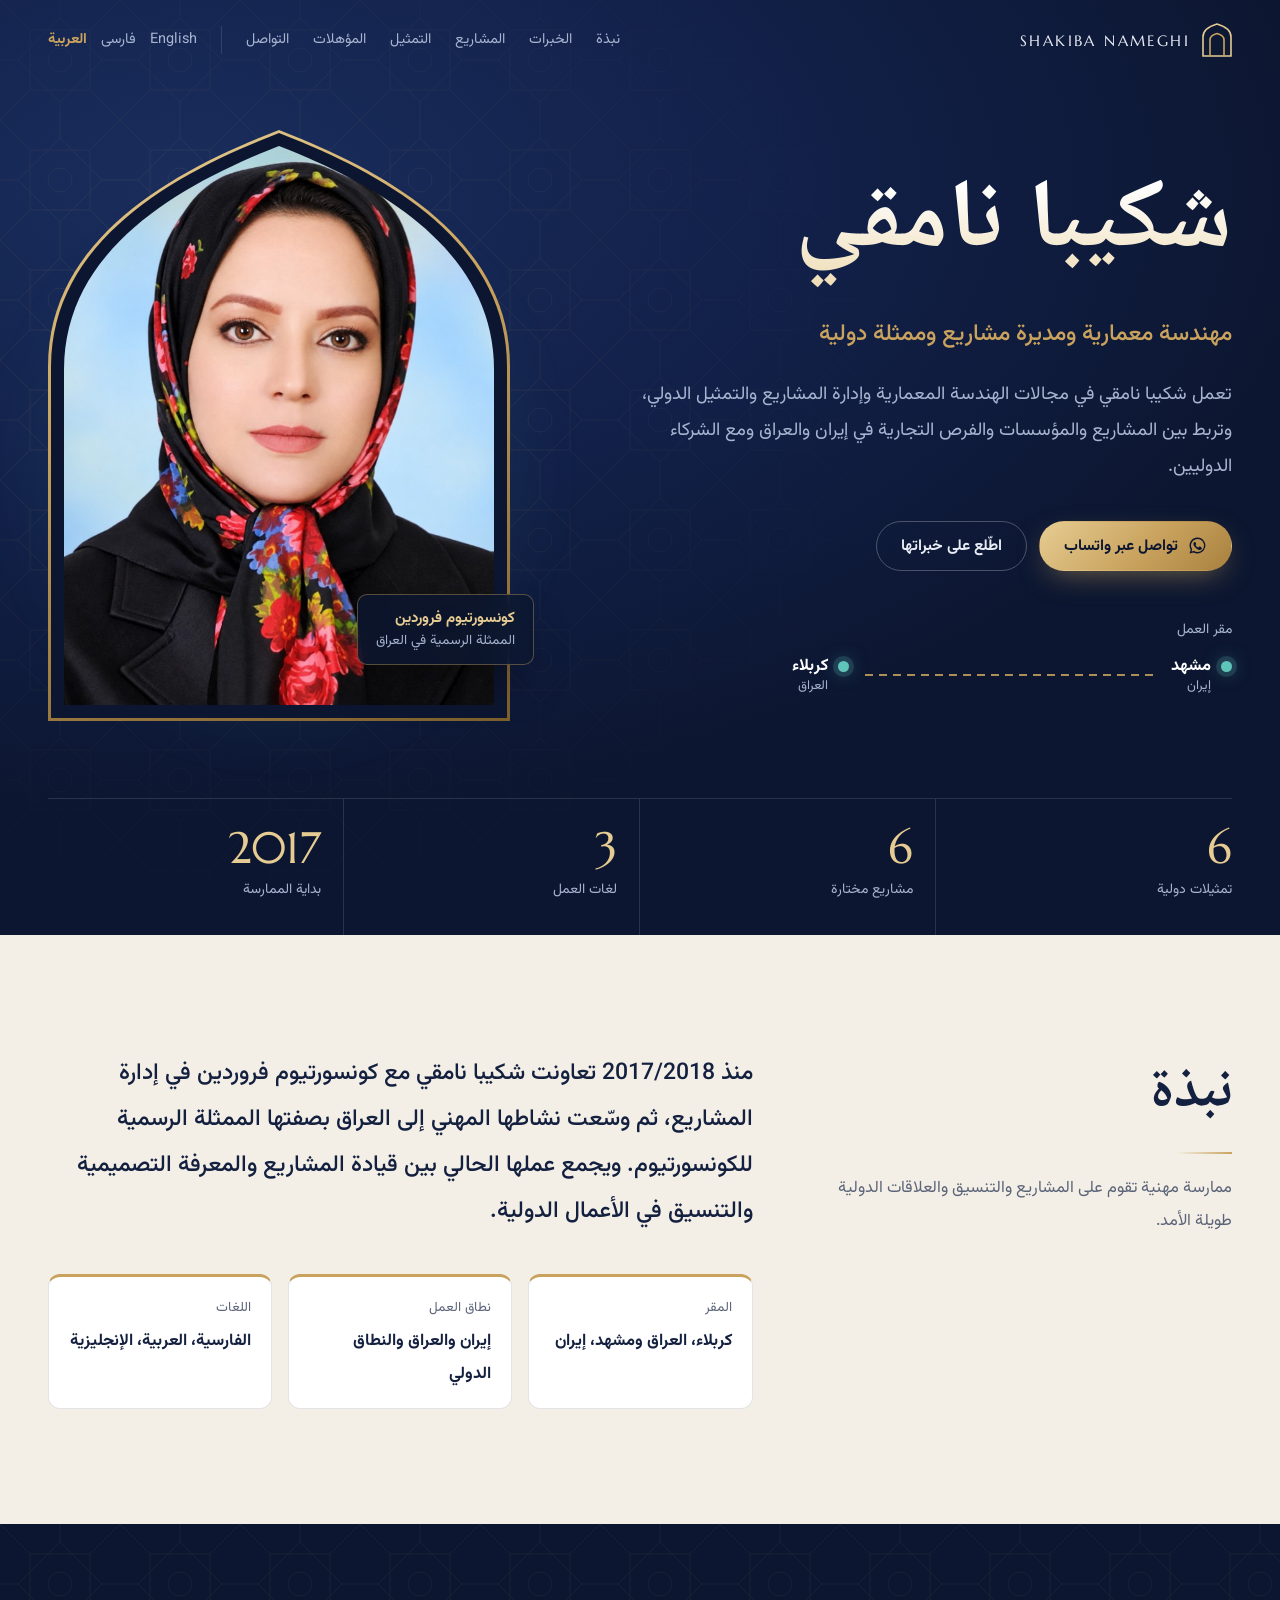
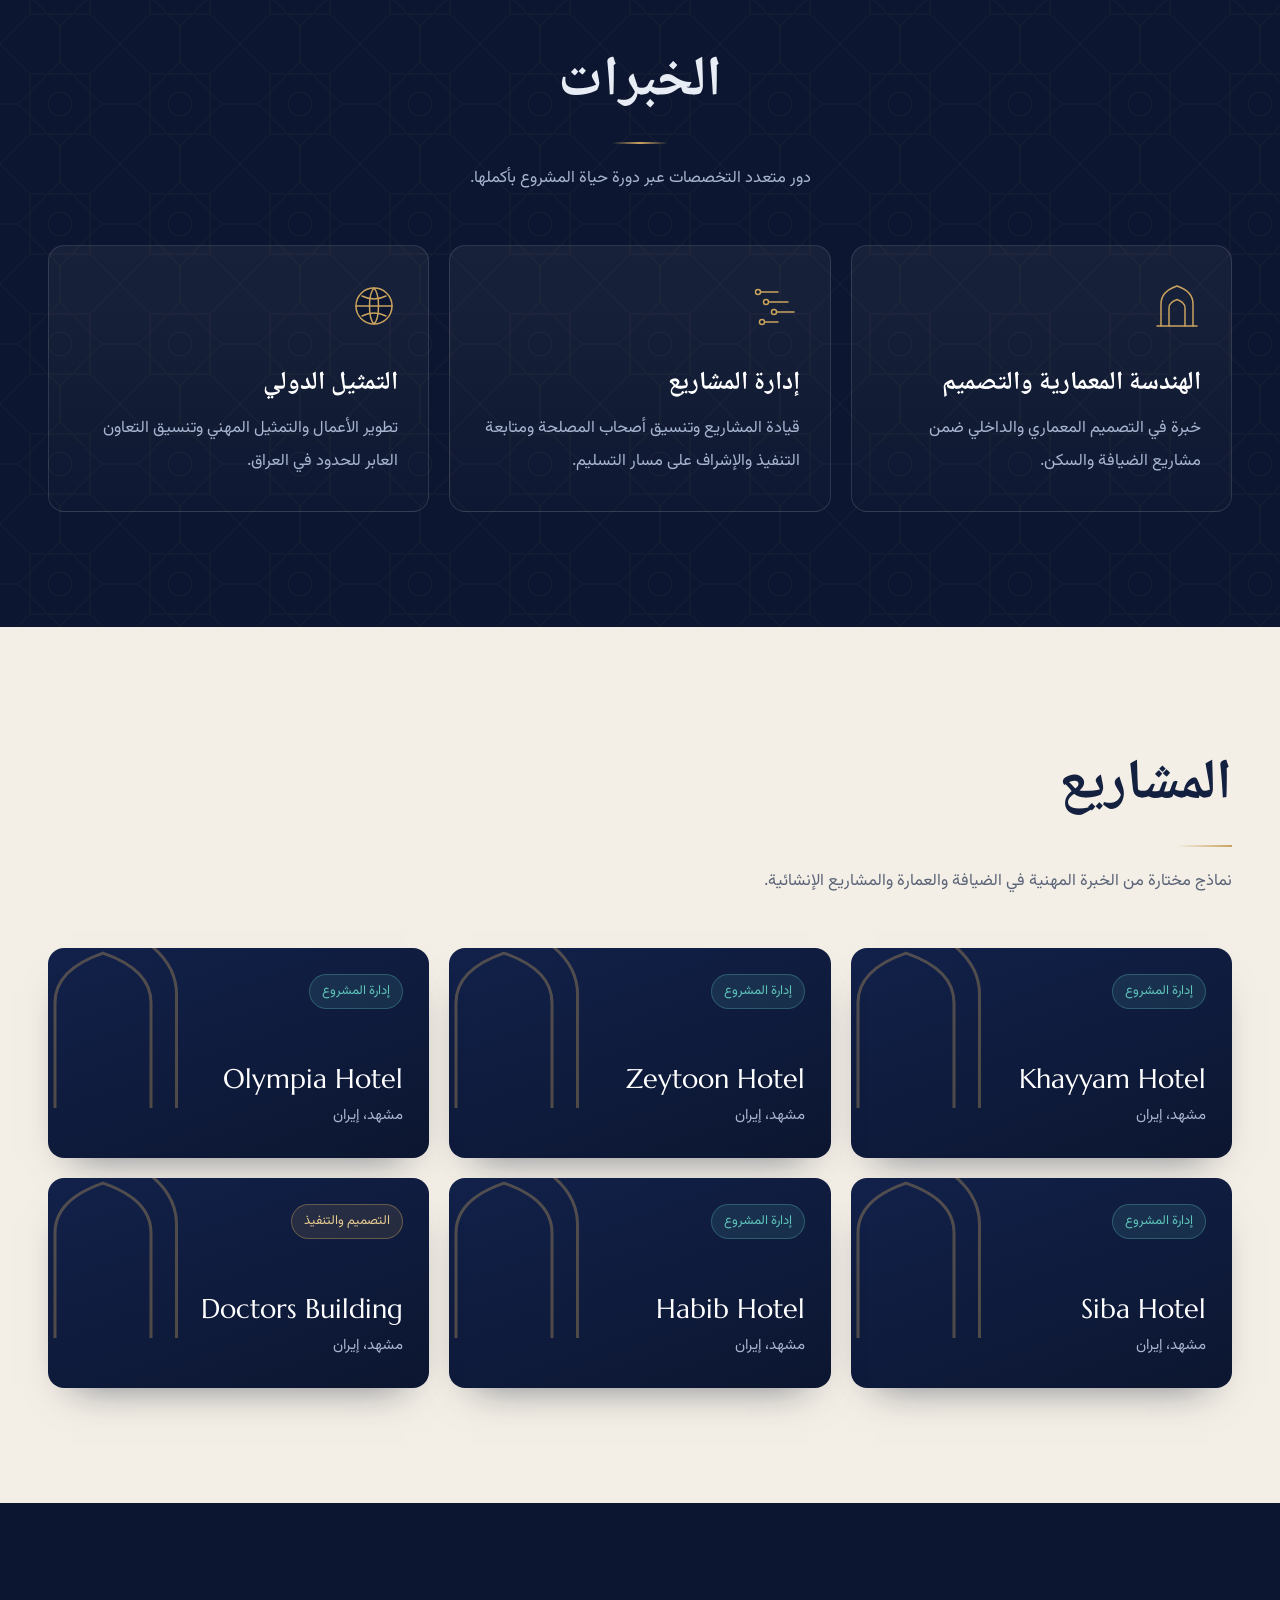
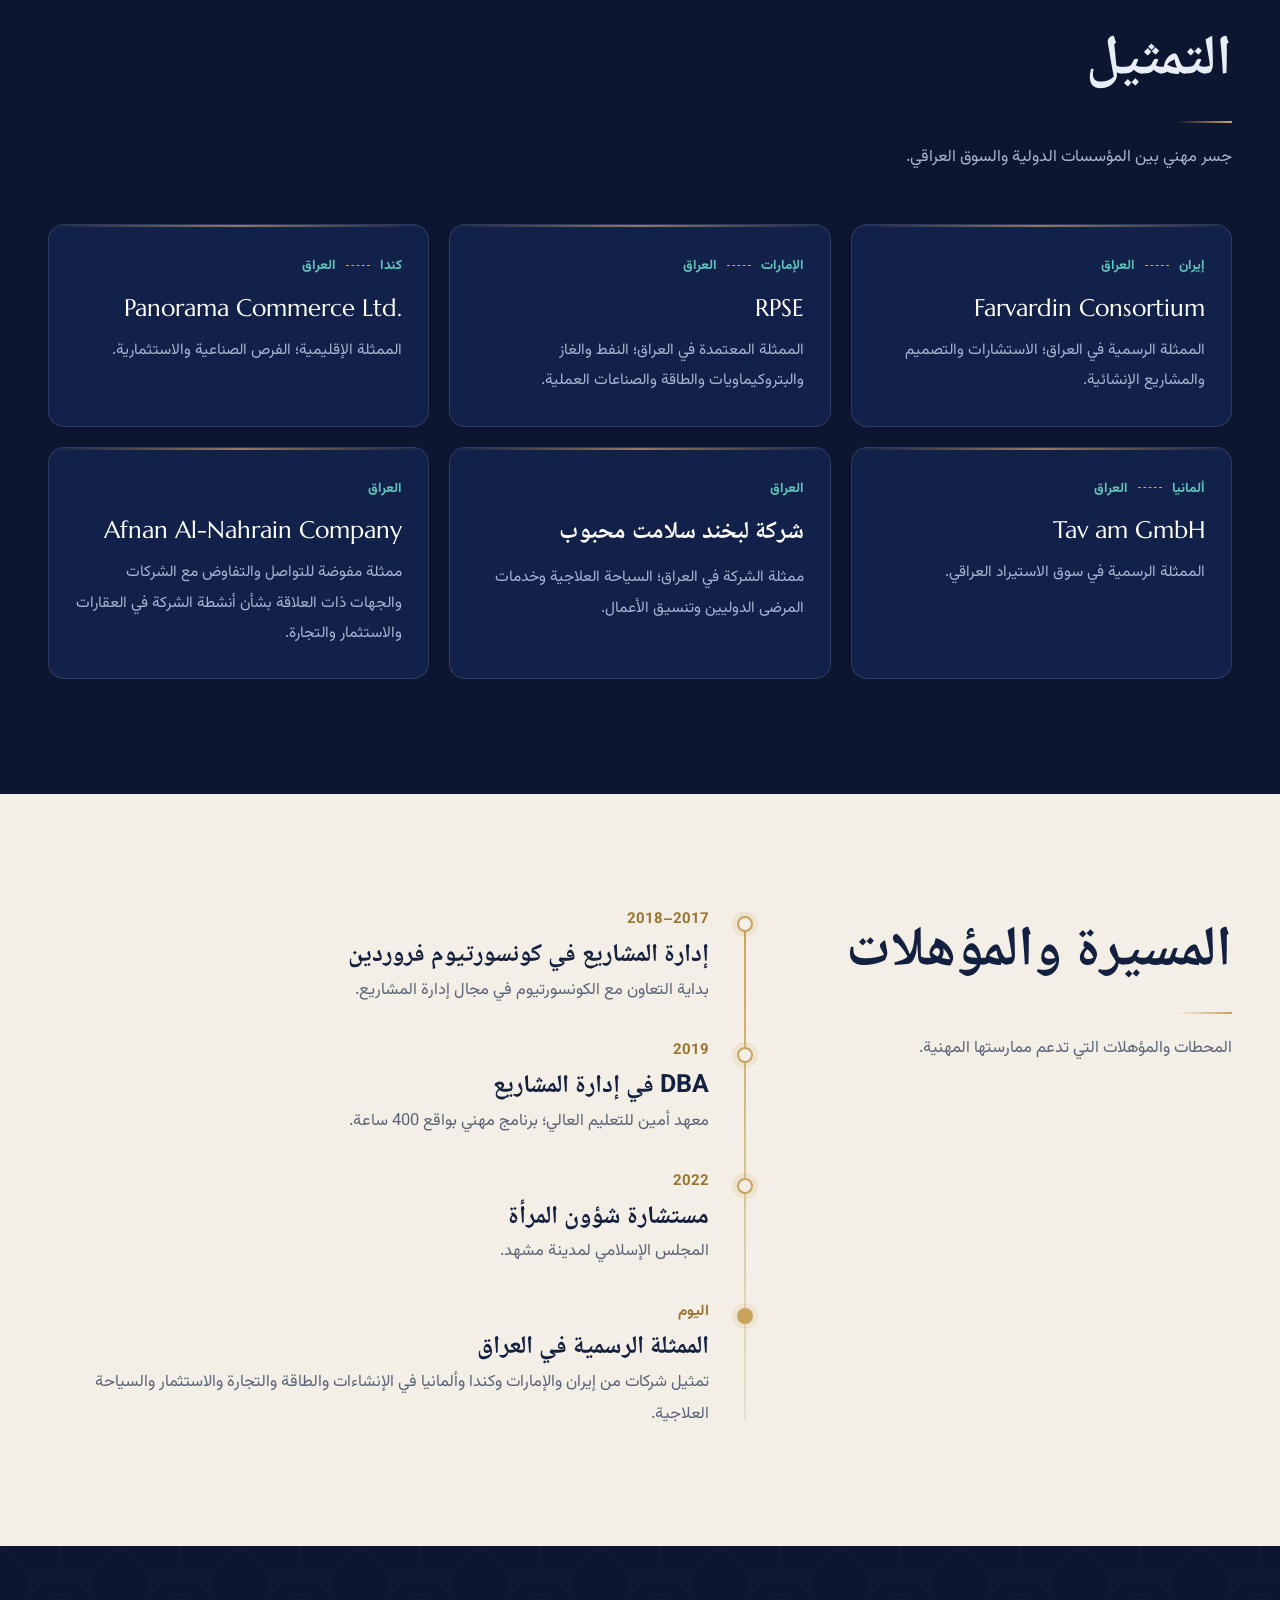
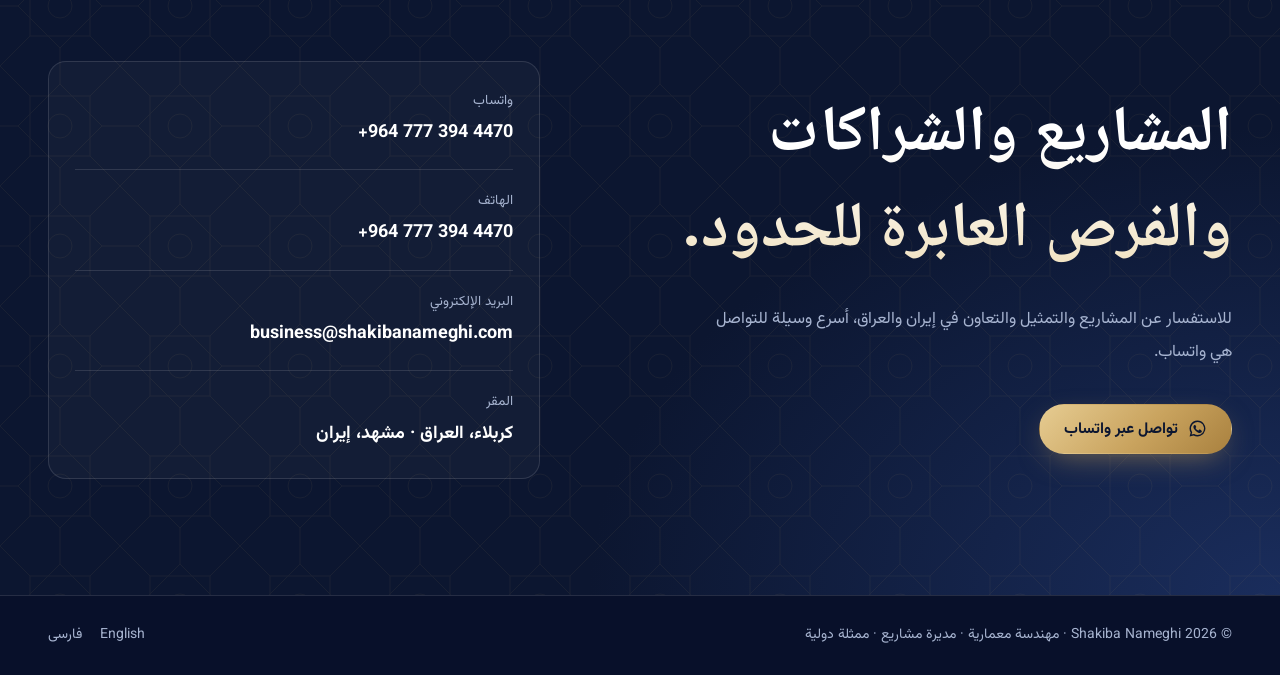
==== commit 27d3fb3f: "Dark luxe redesign: lapis night + brass, girih pattern, stats, timeline - Full-screen hero with bras" ====
--- a/ar/index.html
+++ b/ar/index.html
@@ -5,7 +5,7 @@
 <meta name="viewport" content="width=device-width,initial-scale=1,viewport-fit=cover">
 <title>شكيبا نامقي — مهندسة معمارية ومديرة مشاريع وممثلة دولية</title>
 <meta name="description" content="الموقع الرسمي لشكيبا نامقي؛ مهندسة معمارية ومديرة مشاريع وممثلة دولية تعمل بين إيران والعراق والشركاء الدوليين.">
-<meta name="theme-color" content="#EEF1EF">
+<meta name="theme-color" content="#0C1630">
 <link rel="canonical" href="https://himn7980-bot.github.io/shakiba-nameghi-site/ar/"><link rel="alternate" hreflang="en" href="https://himn7980-bot.github.io/shakiba-nameghi-site/en/"><link rel="alternate" hreflang="fa" href="https://himn7980-bot.github.io/shakiba-nameghi-site/fa/"><link rel="alternate" hreflang="ar" href="https://himn7980-bot.github.io/shakiba-nameghi-site/ar/"><link rel="alternate" hreflang="x-default" href="https://himn7980-bot.github.io/shakiba-nameghi-site/">
 <meta property="og:type" content="profile">
 <meta property="og:title" content="شكيبا نامقي — مهندسة معمارية ومديرة مشاريع وممثلة دولية">
@@ -18,16 +18,16 @@
 <link rel="icon" href="../favicon.svg" type="image/svg+xml">
 <link rel="apple-touch-icon" href="../apple-touch-icon.png">
 <link rel="preload" href="../fonts/noto-naskh-arabic-arabic-700-normal.woff2" as="font" type="font/woff2" crossorigin>
-<link rel="stylesheet" href="../style.css?v=11">
+<link rel="stylesheet" href="../style.css?v=20">
 <script>document.documentElement.classList.remove('no-js')</script>
-<script defer src="../script.js?v=11"></script>
+<script defer src="../script.js?v=20"></script>
 <script type="application/ld+json">{"@context": "https://schema.org", "@type": "Person", "name": "Shakiba Nameghi", "alternateName": ["شکیبا نامقی", "شكيبا نامقي"], "url": "https://himn7980-bot.github.io/shakiba-nameghi-site/ar/", "image": "https://himn7980-bot.github.io/shakiba-nameghi-site/portrait.jpg", "jobTitle": ["Architect", "Project Manager", "International Representative"], "telephone": "+9647773944470", "email": "business@shakibanameghi.com", "knowsLanguage": ["fa", "ar", "en"], "workLocation": [{"@type": "Place", "name": "Karbala, Iraq"}, {"@type": "Place", "name": "Mashhad, Iran"}]}</script>
 </head>
 <body>
 <a class="skip" href="#main">انتقل إلى المحتوى</a>
 <header class="site-header">
   <div class="wrap bar">
-    <a class="brand" href="./" aria-label="Shakiba Nameghi"><svg viewBox="0 0 30 34" aria-hidden="true"><path d="M1 33V14C1 7 8 3 15 1c7 2 14 6 14 13v19z" fill="none" stroke="currentColor" stroke-width="1.6"/><path d="M8 33V17c0-3 3-5.5 7-6.5 4 1 7 3.5 7 6.5v16" fill="none" stroke="#23807B" stroke-width="1.6"/></svg><span>SHAKIBA NAMEGHI</span></a>
+    <a class="brand" href="./" aria-label="Shakiba Nameghi"><svg viewBox="0 0 30 34" aria-hidden="true"><path d="M1 33V14C1 7 8 3 15 1c7 2 14 6 14 13v19z" fill="none" stroke="currentColor" stroke-width="1.6"/><path d="M8 33V17c0-3 3-5.5 7-6.5 4 1 7 3.5 7 6.5v16" fill="none" stroke="#C9A35E" stroke-width="1.6"/></svg><span>SHAKIBA NAMEGHI</span></a>
     <button class="menu-btn" type="button" aria-expanded="false" aria-controls="panel" aria-label="القائمة"><svg class="bars" viewBox="0 0 24 24" aria-hidden="true"><path d="M4 8h16M4 16h16" stroke="currentColor" stroke-width="1.8" stroke-linecap="round"/></svg><svg class="x" viewBox="0 0 24 24" aria-hidden="true"><path d="M6 6l12 12M18 6L6 18" stroke="currentColor" stroke-width="1.8" stroke-linecap="round"/></svg></button>
     <div class="panel" id="panel">
       <nav class="nav" aria-label="القائمة"><a href="#about">نبذة</a><a href="#expertise">الخبرات</a><a href="#projects">المشاريع</a><a href="#representation">التمثيل</a><a href="#credentials">المؤهلات</a><a href="#contact">التواصل</a></nav>
@@ -37,64 +37,67 @@
 </header>
 <main id="main">
 <section class="hero">
+  <div class="hero-bg" aria-hidden="true"></div>
   <div class="wrap hero-grid">
     <div class="hero-text">
-      <h1>شكيبا نامقي</h1>
-      <p class="role">مهندسة معمارية ومديرة مشاريع وممثلة دولية</p>
-      <p class="intro">تعمل شكيبا نامقي في مجالات الهندسة المعمارية وإدارة المشاريع والتمثيل الدولي، وتربط بين المشاريع والمؤسسات والفرص التجارية في إيران والعراق ومع الشركاء الدوليين.</p>
-      <div class="actions">
+      <h1 class="in in1">شكيبا نامقي</h1>
+      <p class="role in in2">مهندسة معمارية ومديرة مشاريع وممثلة دولية</p>
+      <p class="intro in in3">تعمل شكيبا نامقي في مجالات الهندسة المعمارية وإدارة المشاريع والتمثيل الدولي، وتربط بين المشاريع والمؤسسات والفرص التجارية في إيران والعراق ومع الشركاء الدوليين.</p>
+      <div class="actions in in4">
         <a class="btn btn-solid" href="https://wa.me/9647773944470" target="_blank" rel="noopener"><svg viewBox="0 0 24 24" aria-hidden="true" fill="currentColor"><path d="M12 2a10 10 0 0 0-8.6 15.1L2 22l5-1.3A10 10 0 1 0 12 2zm0 18.2a8.2 8.2 0 0 1-4.2-1.2l-.3-.2-3 .8.8-2.9-.2-.3A8.2 8.2 0 1 1 12 20.2zm4.5-6.1c-.2-.1-1.5-.7-1.7-.8-.2-.1-.4-.1-.6.1l-.8 1c-.1.2-.3.2-.5.1a6.7 6.7 0 0 1-3.3-2.9c-.2-.4.2-.4.7-1.3.1-.2 0-.3 0-.4l-.8-1.8c-.2-.5-.4-.4-.6-.4h-.5a1 1 0 0 0-.7.3 3 3 0 0 0-.9 2.2 5.1 5.1 0 0 0 1.1 2.7 11.7 11.7 0 0 0 4.5 4c1.7.7 2.3.8 3.2.6.5-.1 1.5-.6 1.7-1.2.2-.6.2-1.1.2-1.2-.1-.1-.3-.2-.5-.3z"/></svg>تواصل عبر واتساب</a>
         <a class="btn btn-line" href="#projects">اطّلع على خبراتها</a>
       </div>
-      <div class="route">
+      <div class="route in in5">
         <p class="route-cap">مقر العمل</p>
         <div class="route-line"><b>مشهد<small>إيران</small></b><i></i><b>كربلاء<small>العراق</small></b></div>
       </div>
     </div>
     <figure class="arch">
-      <div class="arch-shape arch-back"></div>
+      <div class="arch-glow" aria-hidden="true"></div>
+      <div class="arch-shape arch-frame" aria-hidden="true"></div>
       <div class="arch-shape arch-photo"><img src="../portrait.jpg" alt="صورة شكيبا نامقي" width="720" height="900" fetchpriority="high"></div>
       <figcaption class="arch-key"><strong>كونسورتيوم فروردين</strong>الممثلة الرسمية في العراق</figcaption>
     </figure>
   </div>
+  <div class="wrap stats"><div class="stat"><b>6</b><span>تمثيلات دولية</span></div><div class="stat"><b>6</b><span>مشاريع مختارة</span></div><div class="stat"><b>3</b><span>لغات العمل</span></div><div class="stat"><b>2017</b><span>بداية الممارسة</span></div></div>
 </section>
 
-<section class="section" id="about">
+<section class="section light" id="about">
   <div class="wrap split">
     <div class="head"><h2>نبذة</h2><p>ممارسة مهنية تقوم على المشاريع والتنسيق والعلاقات الدولية طويلة الأمد.</p></div>
     <div><p class="profile">منذ 2017/2018 تعاونت شكيبا نامقي مع كونسورتيوم فروردين في إدارة المشاريع، ثم وسّعت نشاطها المهني إلى العراق بصفتها الممثلة الرسمية للكونسورتيوم. ويجمع عملها الحالي بين قيادة المشاريع والمعرفة التصميمية والتنسيق في الأعمال الدولية.</p><dl class="facts"><div><dt>المقر</dt><dd>كربلاء، العراق ومشهد، إيران</dd></div><div><dt>نطاق العمل</dt><dd>إيران والعراق والنطاق الدولي</dd></div><div><dt>اللغات</dt><dd>الفارسية، العربية، الإنجليزية</dd></div></dl></div>
   </div>
 </section>
 
-<section class="section" id="expertise">
-  <div class="wrap split">
-    <div class="head"><h2>الخبرات</h2><p>دور متعدد التخصصات عبر دورة حياة المشروع بأكملها.</p></div>
-    <div class="skills"><div class="skill"><h3>الهندسة المعمارية والتصميم</h3><p>خبرة في التصميم المعماري والداخلي ضمن مشاريع الضيافة والسكن.</p></div><div class="skill"><h3>إدارة المشاريع</h3><p>قيادة المشاريع وتنسيق أصحاب المصلحة ومتابعة التنفيذ والإشراف على مسار التسليم.</p></div><div class="skill"><h3>التمثيل الدولي</h3><p>تطوير الأعمال والتمثيل المهني وتنسيق التعاون العابر للحدود في العراق.</p></div></div>
+<section class="section dark pattern" id="expertise">
+  <div class="wrap">
+    <div class="head center"><h2>الخبرات</h2><p>دور متعدد التخصصات عبر دورة حياة المشروع بأكملها.</p></div>
+    <div class="skills"><article class="skill"><svg viewBox="0 0 48 48" aria-hidden="true"><path d="M8 44V22C8 13 15 7 24 4c9 3 16 9 16 18v22" /><path d="M16 44V26c0-4 3.5-7 8-8.5 4.5 1.5 8 4.5 8 8.5v18"/><path d="M4 44h40"/></svg><h3>الهندسة المعمارية والتصميم</h3><p>خبرة في التصميم المعماري والداخلي ضمن مشاريع الضيافة والسكن.</p></article><article class="skill"><svg viewBox="0 0 48 48" aria-hidden="true"><path d="M6 10h20M14 20h22M22 30h20M10 40h16"/><circle cx="6" cy="10" r="2.5"/><circle cx="14" cy="20" r="2.5"/><circle cx="22" cy="30" r="2.5"/><circle cx="10" cy="40" r="2.5"/></svg><h3>إدارة المشاريع</h3><p>قيادة المشاريع وتنسيق أصحاب المصلحة ومتابعة التنفيذ والإشراف على مسار التسليم.</p></article><article class="skill"><svg viewBox="0 0 48 48" aria-hidden="true"><circle cx="24" cy="24" r="18"/><path d="M6 24h36M24 6c-6 6-6 30 0 36M24 6c6 6 6 30 0 36"/><path d="M12 14c8 4 16 4 24 0M12 34c8-4 16-4 24 0"/></svg><h3>التمثيل الدولي</h3><p>تطوير الأعمال والتمثيل المهني وتنسيق التعاون العابر للحدود في العراق.</p></article></div>
   </div>
 </section>
 
-<section class="section" id="projects">
-  <div class="wrap split">
+<section class="section light" id="projects">
+  <div class="wrap">
     <div class="head"><h2>المشاريع</h2><p>نماذج مختارة من الخبرة المهنية في الضيافة والعمارة والمشاريع الإنشائية.</p></div>
-    <ul class="projects"><li><h3>Khayyam Hotel</h3><span class="city">مشهد، إيران</span><span class="tag">إدارة المشروع</span></li><li><h3>Zeytoon Hotel</h3><span class="city">مشهد، إيران</span><span class="tag">إدارة المشروع</span></li><li><h3>Olympia Hotel</h3><span class="city">مشهد، إيران</span><span class="tag">إدارة المشروع</span></li><li><h3>Siba Hotel</h3><span class="city">مشهد، إيران</span><span class="tag">إدارة المشروع</span></li><li><h3>Habib Hotel</h3><span class="city">مشهد، إيران</span><span class="tag">إدارة المشروع</span></li><li><h3>Doctors Building</h3><span class="city">مشهد، إيران</span><span class="tag alt">التصميم والتنفيذ</span></li></ul>
+    <div class="projs"><article class="proj"><span class="tag">إدارة المشروع</span><h3 lang="en"><bdi>Khayyam Hotel</bdi></h3><p>مشهد، إيران</p></article><article class="proj"><span class="tag">إدارة المشروع</span><h3 lang="en"><bdi>Zeytoon Hotel</bdi></h3><p>مشهد، إيران</p></article><article class="proj"><span class="tag">إدارة المشروع</span><h3 lang="en"><bdi>Olympia Hotel</bdi></h3><p>مشهد، إيران</p></article><article class="proj"><span class="tag">إدارة المشروع</span><h3 lang="en"><bdi>Siba Hotel</bdi></h3><p>مشهد، إيران</p></article><article class="proj"><span class="tag">إدارة المشروع</span><h3 lang="en"><bdi>Habib Hotel</bdi></h3><p>مشهد، إيران</p></article><article class="proj alt"><span class="tag">التصميم والتنفيذ</span><h3 lang="en"><bdi>Doctors Building</bdi></h3><p>مشهد، إيران</p></article></div>
   </div>
 </section>
 
-<section class="section on-dark" id="representation">
-  <div class="wrap split">
+<section class="section dark" id="representation">
+  <div class="wrap">
     <div class="head"><h2>التمثيل</h2><p>جسر مهني بين المؤسسات الدولية والسوق العراقي.</p></div>
     <div class="reps"><article class="rep"><div class="countries"><span>إيران</span><span>العراق</span></div><h3 lang="en"><bdi>Farvardin Consortium</bdi></h3><p>الممثلة الرسمية في العراق؛ الاستشارات والتصميم والمشاريع الإنشائية.</p></article><article class="rep"><div class="countries"><span>الإمارات</span><span>العراق</span></div><h3 lang="en"><bdi>RPSE</bdi></h3><p>الممثلة المعتمدة في العراق؛ النفط والغاز والبتروكيماويات والطاقة والصناعات العملية.</p></article><article class="rep"><div class="countries"><span>كندا</span><span>العراق</span></div><h3 lang="en"><bdi>Panorama Commerce Ltd.</bdi></h3><p>الممثلة الإقليمية؛ الفرص الصناعية والاستثمارية.</p></article><article class="rep"><div class="countries"><span>ألمانيا</span><span>العراق</span></div><h3 lang="en"><bdi>Tav am GmbH</bdi></h3><p>الممثلة الرسمية في سوق الاستيراد العراقي.</p></article><article class="rep"><div class="countries"><span>العراق</span></div><h3 class="native">شركة لبخند سلامت محبوب</h3><p>ممثلة الشركة في العراق؛ السياحة العلاجية وخدمات المرضى الدوليين وتنسيق الأعمال.</p></article><article class="rep"><div class="countries"><span>العراق</span></div><h3 lang="en"><bdi>Afnan Al-Nahrain Company</bdi></h3><p>ممثلة مفوضة للتواصل والتفاوض مع الشركات والجهات ذات العلاقة بشأن أنشطة الشركة في العقارات والاستثمار والتجارة.</p></article></div>
   </div>
 </section>
 
-<section class="section" id="credentials">
+<section class="section light" id="credentials">
   <div class="wrap split">
-    <div class="head"><h2>المؤهلات</h2><p>التأهيل والأدوار العامة التي تدعم ممارستها المهنية.</p></div>
-    <div class="creds"><div class="cred"><span class="yr">2019</span><div><h3>DBA في إدارة المشاريع</h3><p>معهد أمين للتعليم العالي؛ برنامج مهني بواقع 400 ساعة.</p></div></div><div class="cred"><span class="yr">2022</span><div><h3>مستشارة شؤون المرأة</h3><p>المجلس الإسلامي لمدينة مشهد.</p></div></div><div class="cred noyr"><div><h3>التمثيل الدولي</h3><p>الإنشاءات والطاقة والتجارة والاستثمار والسياحة العلاجية.</p></div></div></div>
+    <div class="head"><h2>المسيرة والمؤهلات</h2><p>المحطات والمؤهلات التي تدعم ممارستها المهنية.</p></div>
+    <ol class="timeline"><li><span class="when">2017–2018</span><div><h3>إدارة المشاريع في كونسورتيوم فروردين</h3><p>بداية التعاون مع الكونسورتيوم في مجال إدارة المشاريع.</p></div></li><li><span class="when">2019</span><div><h3>DBA في إدارة المشاريع</h3><p>معهد أمين للتعليم العالي؛ برنامج مهني بواقع 400 ساعة.</p></div></li><li><span class="when">2022</span><div><h3>مستشارة شؤون المرأة</h3><p>المجلس الإسلامي لمدينة مشهد.</p></div></li><li><span class="when">اليوم</span><div><h3>الممثلة الرسمية في العراق</h3><p>تمثيل شركات من إيران والإمارات وكندا وألمانيا في الإنشاءات والطاقة والتجارة والاستثمار والسياحة العلاجية.</p></div></li></ol>
   </div>
 </section>
 
-<section class="section on-dark contact" id="contact">
+<section class="section dark pattern contact" id="contact">
   <div class="wrap contact-grid">
     <div>
       <h2>المشاريع والشراكات والفرص العابرة للحدود.</h2>
--- a/style.css
+++ b/style.css
@@ -1,4 +1,4 @@
-/* Shakiba Nameghi — shared stylesheet for en / fa / ar */
+/* Shakiba Nameghi — shared stylesheet for en / fa / ar  (dark luxe) */
 
 /* ---------- Fonts (self-hosted) ---------- */
 @font-face{font-family:"Vazirmatn";src:url("fonts/vazirmatn-arabic-400-normal.woff2") format("woff2");font-weight:400;font-display:swap;unicode-range:U+0600-06FF,U+0750-077F,U+0870-088E,U+0890-0891,U+0897-08E1,U+08E3-08FF,U+200C-200E,U+2010-2011,U+204F,U+2E41,U+FB50-FDFF,U+FE70-FE74,U+FE76-FEFC}
@@ -16,219 +16,267 @@
 
 /* ---------- Tokens ---------- */
 :root{
-  --paper:#EEF1EF;        /* cool limestone */
-  --paper-2:#E1E7E4;
-  --card:#F8FAF9;
-  --ink:#16223D;          /* lapis night */
-  --muted:#556074;
-  --line:#C9D2D2;
-  --lapis:#1B2E59;        /* dark sections */
-  --lapis-2:#233A6B;
-  --tile:#23807B;         /* turquoise tile */
-  --tile-soft:#7FD0C7;    /* turquoise on lapis */
-  --sand:#C9A574;         /* sun-baked brick */
+  --night:#0C1630;      /* lapis night */
+  --night-2:#12214A;
+  --night-3:#1A2D5C;
+  --brass:#C9A35E;      /* brass / gilded tile */
+  --brass-2:#E6CC92;
+  --tile:#5FC4BA;       /* turquoise glaze */
+  --ivory:#F4EFE6;
+  --ink:#14203F;
+  --muted:#5B6478;
+  --on-dark:#E8ECF5;
+  --on-dark-2:#A7B4D0;
+  --line-d:#ffffff1f;
+  --line-l:#14203F1f;
   --display:"Marcellus",Georgia,serif;
   --body:"Instrument Sans",system-ui,sans-serif;
   --gutter:clamp(16px,4vw,48px);
-  --max:1180px;
-  --radius:4px;
-}
-html[lang="fa"],html[lang="ar"]{
-  --display:"Naskh","Vazirmatn",serif;
-  --body:"Vazirmatn",Tahoma,sans-serif;
-}
+  --max:1200px;
+  --girih:url("data:image/svg+xml,%3Csvg xmlns='http://www.w3.org/2000/svg' width='120' height='120' viewBox='0 0 120 120'%3E%3Cg fill='none' stroke='%23C9A35E' stroke-width='1'%3E%3Cpath d='M30 30h60v60H30zM60 18l42 42-42 42-42-42z'/%3E%3Cpath d='M30 30 0 0M90 30l30-30M90 90l30 30M30 90 0 120M60 18V0M102 60h18M60 102v18M18 60H0'/%3E%3Ccircle cx='60' cy='60' r='12'/%3E%3C/g%3E%3C/svg%3E");
+  --arch:url("data:image/svg+xml,%3Csvg xmlns='http://www.w3.org/2000/svg' viewBox='0 0 100 130' preserveAspectRatio='none'%3E%3Cpath d='M0 130V52C0 24 27 9 50 0c23 9 50 24 50 52v78z'/%3E%3C/svg%3E");
+}
+html[lang="fa"],html[lang="ar"]{--display:"Naskh","Vazirmatn",serif;--body:"Vazirmatn",Tahoma,sans-serif}
 
 /* ---------- Base ---------- */
 *,*::before,*::after{box-sizing:border-box}
-html{-webkit-text-size-adjust:100%;scroll-padding-top:84px}
+html{-webkit-text-size-adjust:100%;scroll-padding-top:80px;background:var(--night)}
 @media (prefers-reduced-motion:no-preference){html{scroll-behavior:smooth}}
-body{margin:0;background:var(--paper);color:var(--ink);font:400 17px/1.7 var(--body);overflow-x:hidden;-webkit-font-smoothing:antialiased}
+body{margin:0;background:var(--ivory);color:var(--ink);font:400 17px/1.7 var(--body);overflow-x:hidden;-webkit-font-smoothing:antialiased}
 html[lang="fa"] body,html[lang="ar"] body{line-height:1.95;font-size:16.5px}
 img{display:block;max-width:100%;height:auto}
 a{color:inherit}
 h1,h2,h3{font-family:var(--display);font-weight:400;margin:0;line-height:1.15}
 html[lang="fa"] :is(h1,h2,h3),html[lang="ar"] :is(h1,h2,h3){font-weight:700;line-height:1.5}
+h3[lang="en"]{font-family:"Marcellus",Georgia,serif !important;font-weight:400 !important;line-height:1.3 !important}
 p{margin:0}
 .wrap{width:min(var(--max),100% - 2*var(--gutter));margin-inline:auto}
-.skip{position:absolute;inset-inline-start:12px;top:-60px;background:var(--ink);color:#fff;padding:10px 14px;border-radius:var(--radius);z-index:300;text-decoration:none}
+.skip{position:absolute;inset-inline-start:12px;top:-60px;background:var(--brass);color:var(--night);padding:10px 14px;border-radius:6px;z-index:300;text-decoration:none}
 .skip:focus{top:12px}
-:focus-visible{outline:2px solid var(--tile);outline-offset:3px;border-radius:2px}
+:focus-visible{outline:2px solid var(--brass);outline-offset:3px;border-radius:3px}
 .ltr{direction:ltr;unicode-bidi:isolate;display:inline-block}
 
 /* ---------- Header ---------- */
-.site-header{position:sticky;top:0;z-index:100;background:color-mix(in srgb,var(--paper) 88%,transparent);backdrop-filter:saturate(1.4) blur(10px);-webkit-backdrop-filter:saturate(1.4) blur(10px);border-bottom:1px solid transparent;transition:border-color .2s}
-.site-header.scrolled{border-bottom-color:var(--line)}
-.bar{display:flex;align-items:center;gap:28px;height:72px}
-.brand{display:flex;align-items:center;gap:12px;text-decoration:none;flex-shrink:0}
+.site-header{position:fixed;inset:0 0 auto;z-index:100;color:var(--on-dark);transition:background .3s,box-shadow .3s}
+.site-header.scrolled{background:color-mix(in srgb,var(--night) 90%,transparent);backdrop-filter:blur(12px);-webkit-backdrop-filter:blur(12px);box-shadow:0 1px 0 var(--line-d)}
+.bar{display:flex;align-items:center;gap:28px;height:80px;transition:height .3s}
+.scrolled .bar{height:66px}
+.brand{display:flex;align-items:center;gap:12px;text-decoration:none;flex-shrink:0;color:var(--brass-2)}
 .brand svg{width:30px;height:34px;flex-shrink:0}
-.brand span{font:400 15px/1 "Marcellus",Georgia,serif;letter-spacing:.14em;white-space:nowrap}
-.panel{display:flex;align-items:center;gap:22px;margin-inline-start:auto}
-.nav{display:flex;gap:22px}
-.nav a,.lang a{text-decoration:none;font-size:14.5px;color:var(--muted);transition:color .15s}
-.nav a:hover,.lang a:hover{color:var(--ink)}
-.lang{display:flex;gap:14px;padding-inline-start:22px;border-inline-start:1px solid var(--line)}
+.brand span{font:400 15px/1 "Marcellus",Georgia,serif;letter-spacing:.16em;white-space:nowrap;color:var(--on-dark)}
+.panel{display:flex;align-items:center;gap:24px;margin-inline-start:auto}
+.nav{display:flex;gap:24px}
+.nav a,.lang a{text-decoration:none;font-size:14.5px;color:var(--on-dark-2);transition:color .15s}
+.nav a:hover,.lang a:hover{color:#fff}
+.lang{display:flex;gap:14px;padding-inline-start:24px;border-inline-start:1px solid var(--line-d)}
 .lang a[lang="fa"],.lang a[lang="ar"]{font-family:"Vazirmatn",Tahoma,sans-serif}
-.lang a[aria-current]{color:var(--tile);font-weight:600}
+.lang a[aria-current]{color:var(--brass);font-weight:600}
 .menu-btn{display:none}
 
 /* ---------- Buttons ---------- */
-.btn{display:inline-flex;align-items:center;gap:10px;min-height:48px;padding:0 22px;border-radius:999px;text-decoration:none;font-weight:500;font-size:15.5px;border:1px solid var(--ink);transition:background .15s,color .15s,border-color .15s}
-.btn svg{width:18px;height:18px;flex-shrink:0}
-.btn-solid{background:var(--ink);color:#fff}
-.btn-solid:hover{background:var(--tile);border-color:var(--tile)}
-.btn-line:hover{background:var(--ink);color:#fff}
-.on-dark .btn-solid{background:var(--tile-soft);border-color:var(--tile-soft);color:var(--lapis)}
-.on-dark .btn-solid:hover{background:#fff;border-color:#fff}
-.on-dark .btn-line{border-color:#ffffff55;color:#fff}
-.on-dark .btn-line:hover{background:#fff;color:var(--lapis);border-color:#fff}
+.btn{display:inline-flex;align-items:center;gap:10px;min-height:50px;padding:0 24px;border-radius:999px;text-decoration:none;font-weight:600;font-size:15.5px;border:1px solid transparent;transition:background .2s,color .2s,border-color .2s,box-shadow .2s,transform .2s}
+.btn svg{width:19px;height:19px;flex-shrink:0}
+.btn-solid{background:linear-gradient(135deg,var(--brass-2),var(--brass) 55%,#A9813F);color:var(--night);box-shadow:0 10px 30px -10px #C9A35E99}
+.btn-solid:hover{transform:translateY(-2px);box-shadow:0 16px 36px -12px #C9A35Ecc}
+.btn-line{border-color:#ffffff40;color:var(--on-dark)}
+.btn-line:hover{border-color:var(--brass);color:var(--brass-2)}
 
 /* ---------- Hero ---------- */
-.hero{padding:clamp(40px,7vw,96px) 0 clamp(64px,8vw,112px)}
-.hero-grid{display:grid;grid-template-columns:minmax(0,1.15fr) minmax(0,.85fr);gap:clamp(40px,7vw,104px);align-items:center}
-.hero h1{font-size:clamp(46px,7.2vw,96px);letter-spacing:-.01em;line-height:1}
+.hero{position:relative;min-height:100svh;display:flex;flex-direction:column;justify-content:center;padding:130px 0 0;background:radial-gradient(120% 90% at 85% 20%,var(--night-3) 0%,var(--night-2) 38%,var(--night) 75%);color:var(--on-dark);overflow:hidden;isolation:isolate}
+[dir="rtl"] .hero{background:radial-gradient(120% 90% at 15% 20%,var(--night-3) 0%,var(--night-2) 38%,var(--night) 75%)}
+.hero-bg{position:absolute;inset:0;z-index:-1;background:var(--girih) 0 0/120px 120px;opacity:.14;-webkit-mask:radial-gradient(70% 80% at 80% 40%,#000 0%,transparent 75%);mask:radial-gradient(70% 80% at 80% 40%,#000 0%,transparent 75%)}
+[dir="rtl"] .hero-bg{-webkit-mask:radial-gradient(70% 80% at 20% 40%,#000 0%,transparent 75%);mask:radial-gradient(70% 80% at 20% 40%,#000 0%,transparent 75%)}
+.hero-grid{display:grid;grid-template-columns:minmax(0,1.1fr) minmax(0,.9fr);gap:clamp(40px,6vw,96px);align-items:center;padding-bottom:clamp(48px,6vw,80px)}
+.hero h1{font-size:clamp(50px,7.6vw,108px);letter-spacing:-.01em;line-height:.98;background:linear-gradient(180deg,#fff 20%,var(--brass-2) 130%);-webkit-background-clip:text;background-clip:text;color:transparent;padding-bottom:.06em}
 html[lang="fa"] .hero h1,html[lang="ar"] .hero h1{letter-spacing:0;line-height:1.35}
-.role{margin-top:18px;font-size:clamp(18px,1.9vw,22px);color:var(--tile);font-weight:500}
-.intro{margin-top:22px;max-width:36em;color:var(--muted);font-size:clamp(16.5px,1.5vw,18.5px)}
-.actions{display:flex;flex-wrap:wrap;gap:12px;margin-top:34px}
-
-/* Route device: the two bases */
-.route{margin-top:48px;max-width:430px}
-.route-cap{font-size:14px;color:var(--muted);margin-bottom:12px}
-.route-line{display:grid;grid-template-columns:auto 1fr auto;align-items:center;gap:14px;font-weight:500}
-.route-line i{height:0;border-top:1.5px dashed var(--sand);position:relative}
-.route-line b{display:grid;grid-template-columns:auto auto;align-items:center;column-gap:9px;font-weight:600;white-space:nowrap;line-height:1.3}
-.route-line b::before{content:"";width:10px;height:10px;border-radius:50%;background:var(--tile);box-shadow:0 0 0 4px color-mix(in srgb,var(--tile) 18%,transparent)}
-.route-line small{grid-column:2;font-weight:400;color:var(--muted);font-size:13px}
-
-/* Portrait in a pointed (iwan) arch */
-.arch{position:relative;justify-self:end;width:min(100%,430px);aspect-ratio:4/5.15;margin:0}
-.arch-shape{position:absolute;inset:0;-webkit-mask:var(--arch) center/100% 100% no-repeat;mask:var(--arch) center/100% 100% no-repeat;--arch:url("data:image/svg+xml,%3Csvg xmlns='http://www.w3.org/2000/svg' viewBox='0 0 100 130' preserveAspectRatio='none'%3E%3Cpath d='M0 130V52C0 24 27 9 50 0c23 9 50 24 50 52v78z'/%3E%3C/svg%3E")}
-.arch-back{background:var(--tile);transform:translate(18px,18px)}
-[dir="rtl"] .arch-back{transform:translate(-18px,18px)}
-.arch-photo{overflow:hidden;background:var(--paper-2)}
+.role{margin-top:18px;font-size:clamp(18px,1.9vw,23px);color:var(--brass);font-weight:500}
+.intro{margin-top:20px;max-width:35em;color:var(--on-dark-2);font-size:clamp(16.5px,1.5vw,18.5px)}
+.actions{display:flex;flex-wrap:wrap;gap:12px;margin-top:36px}
+
+.route{margin-top:46px;max-width:440px}
+.route-cap{font-size:14px;color:var(--on-dark-2);margin-bottom:12px}
+.route-line{display:grid;grid-template-columns:auto 1fr auto;align-items:center;gap:16px}
+.route-line i{height:2px;background:repeating-linear-gradient(90deg,var(--brass) 0 8px,transparent 8px 14px);background-size:28px 2px;opacity:.85}
+.route-line b{display:grid;grid-template-columns:auto auto;align-items:center;column-gap:10px;font-weight:600;white-space:nowrap;line-height:1.3;color:#fff}
+.route-line b::before{content:"";width:11px;height:11px;border-radius:50%;background:var(--tile);box-shadow:0 0 0 5px #5FC4BA2e,0 0 18px #5FC4BA99}
+.route-line small{grid-column:2;font-weight:400;color:var(--on-dark-2);font-size:13px}
+
+/* Portrait in a pointed (iwan) arch with a brass frame */
+.arch{position:relative;justify-self:end;width:min(100%,430px);aspect-ratio:4/5.2;margin:16px}
+.arch-shape{position:absolute;inset:0;-webkit-mask:var(--arch) center/100% 100% no-repeat;mask:var(--arch) center/100% 100% no-repeat}
+.arch-frame{inset:-16px;background:linear-gradient(160deg,var(--brass-2),var(--brass) 40%,#7d5f2c 100%)}
+.arch-frame::after{content:"";position:absolute;inset:3px;background:var(--night);-webkit-mask:var(--arch) center/100% 100% no-repeat;mask:var(--arch) center/100% 100% no-repeat}
+.arch-photo{overflow:hidden;background:var(--night-2)}
 .arch-photo img{width:100%;height:100%;object-fit:cover;object-position:50% 18%}
-.arch-key{position:absolute;inset-inline-start:-22px;bottom:34px;background:var(--card);border:1px solid var(--line);border-radius:var(--radius);padding:12px 16px;font-size:13.5px;line-height:1.5;box-shadow:0 18px 40px -20px #16223d55}
-.arch-key strong{display:block;font-size:15px}
+.arch-glow{position:absolute;inset:8% -12% -8%;background:radial-gradient(closest-side,#5FC4BA45,transparent);filter:blur(30px);z-index:-1}
+.arch-key{position:absolute;inset-inline-start:-40px;bottom:40px;background:color-mix(in srgb,var(--night) 82%,transparent);backdrop-filter:blur(10px);-webkit-backdrop-filter:blur(10px);border:1px solid #C9A35E66;border-radius:10px;padding:13px 18px;font-size:13.5px;line-height:1.5;color:var(--on-dark-2);box-shadow:0 24px 50px -20px #000a}
+.arch-key strong{display:block;font-size:15px;color:var(--brass-2)}
+
+.stats{display:grid;grid-template-columns:repeat(4,minmax(0,1fr));border-top:1px solid var(--line-d)}
+.stat{padding:26px 22px 30px;border-inline-start:1px solid var(--line-d)}
+.stat:first-child{border-inline-start:0;padding-inline-start:0}
+.stat b{display:block;font:400 clamp(30px,3.4vw,44px)/1.1 "Marcellus",Georgia,serif;color:var(--brass-2)}
+html[lang="fa"] .stat b{font-family:"Vazirmatn",sans-serif;font-weight:500}
+.stat span{font-size:14px;color:var(--on-dark-2)}
+
+/* Load sequence (one orchestrated moment) */
 @media (prefers-reduced-motion:no-preference){
-  .arch-photo img{animation:settle 1.4s cubic-bezier(.2,.7,.2,1) both}
-  .arch-back{animation:slide 1.1s .25s cubic-bezier(.2,.7,.2,1) both}
-  @keyframes settle{from{transform:scale(1.12);opacity:0}to{transform:none;opacity:1}}
-  @keyframes slide{from{transform:none;opacity:0}}
+  .in{animation:rise .9s cubic-bezier(.2,.7,.2,1) both}
+  .in1{animation-delay:.15s}.in2{animation-delay:.3s}.in3{animation-delay:.42s}.in4{animation-delay:.54s}.in5{animation-delay:.66s}
+  .arch-photo img{animation:settle 1.6s cubic-bezier(.2,.7,.2,1) both}
+  .arch-frame{animation:fade 1.2s .2s both}
+  .route-line i{animation:flow 1.2s linear infinite}
+  @keyframes rise{from{opacity:0;transform:translateY(22px)}to{opacity:1;transform:none}}
+  @keyframes settle{from{transform:scale(1.14);opacity:0}to{transform:none;opacity:1}}
+  @keyframes fade{from{opacity:0}}
+  @keyframes flow{to{background-position:28px 0}}
+  [dir="rtl"] .route-line i{animation-direction:reverse}
 }
 
 /* ---------- Sections ---------- */
-.section{padding:clamp(64px,9vw,120px) 0}
-.section + .section:not(.on-dark){border-top:1px solid var(--line)}
+.section{padding:clamp(72px,9vw,128px) 0;position:relative;isolation:isolate}
+.light{background:var(--ivory);color:var(--ink)}
+.dark{background:var(--night);color:var(--on-dark)}
+.pattern::before{content:"";position:absolute;inset:0;z-index:-1;background:var(--girih) 0 0/120px 120px;opacity:.07}
 .split{display:grid;grid-template-columns:minmax(0,4fr) minmax(0,7fr);gap:clamp(32px,6vw,88px)}
-.head h2{font-size:clamp(34px,4.2vw,54px)}
-.head p{margin-top:16px;color:var(--muted);max-width:26em}
-.on-dark{background:var(--lapis);color:#fff}
-.on-dark .head p{color:#B9C5DD}
+.head{margin-bottom:clamp(36px,4vw,56px)}
+.split .head{margin-bottom:0}
+.head h2{font-size:clamp(36px,4.4vw,58px)}
+.head h2::after{content:"";display:block;width:56px;height:2px;margin-top:18px;background:linear-gradient(90deg,var(--brass),transparent)}
+[dir="rtl"] .head h2::after{background:linear-gradient(270deg,var(--brass),transparent)}
+.head p{margin-top:18px;color:var(--muted);max-width:30em}
+.dark .head p{color:var(--on-dark-2)}
+.head.center{text-align:center}
+.head.center h2::after{margin-inline:auto;background:linear-gradient(90deg,transparent,var(--brass),transparent)}
+.head.center p{margin-inline:auto}
 
 /* About */
-.profile{font-size:clamp(18px,1.7vw,21px);line-height:1.75;max-width:34em}
-html[lang="fa"] .profile,html[lang="ar"] .profile{line-height:2}
-.facts{display:grid;grid-template-columns:repeat(3,minmax(0,1fr));gap:24px;margin:44px 0 0;padding-top:28px;border-top:1px solid var(--line)}
+.profile{font-size:clamp(19px,1.8vw,23px);line-height:1.7;max-width:33em;font-family:var(--display)}
+html[lang="fa"] .profile,html[lang="ar"] .profile{font-family:var(--body);line-height:2;font-weight:500}
+.facts{display:grid;grid-template-columns:repeat(3,minmax(0,1fr));gap:16px;margin:40px 0 0}
+.facts div{background:#fff;border:1px solid var(--line-l);border-radius:12px;padding:18px 20px;border-top:3px solid var(--brass)}
 .facts dt{font-size:13.5px;color:var(--muted)}
-.facts dd{margin:4px 0 0;font-weight:500}
+.facts dd{margin:4px 0 0;font-weight:600}
 
 /* Expertise */
-.skills{display:grid;gap:0}
-.skill{display:grid;grid-template-columns:minmax(0,1fr) minmax(0,1.3fr);gap:24px;padding:28px 0;border-top:1px solid var(--line)}
-.skill:last-child{border-bottom:1px solid var(--line)}
-.skill h3{font-size:clamp(22px,2.2vw,27px)}
-.skill p{color:var(--muted)}
+.skills{display:grid;grid-template-columns:repeat(3,minmax(0,1fr));gap:20px}
+.skill{position:relative;padding:36px 30px 34px;border-radius:16px;background:linear-gradient(180deg,#ffffff0d,#ffffff03);border:1px solid var(--line-d);transition:border-color .25s,transform .25s}
+.skill:hover{border-color:#C9A35E80;transform:translateY(-4px)}
+.skill svg{width:48px;height:48px;fill:none;stroke:var(--brass);stroke-width:1.5;stroke-linecap:round;margin-bottom:22px}
+.skill svg circle{fill:var(--night)}
+.skill h3{font-size:clamp(22px,2vw,26px);color:#fff;margin-bottom:10px}
+.skill p{color:var(--on-dark-2)}
 
 /* Projects */
-.projects{list-style:none;margin:0;padding:0;counter-reset:none}
-.projects li{display:grid;grid-template-columns:minmax(0,1.4fr) minmax(0,1fr) auto;gap:20px;align-items:baseline;padding:20px 0;border-top:1px solid var(--line)}
-.projects li:last-child{border-bottom:1px solid var(--line)}
-.projects h3{font-family:"Marcellus",Georgia,serif;font-weight:400;font-size:clamp(21px,2vw,25px);line-height:1.3}
-.projects .city{color:var(--muted)}
-.tag{font-size:13.5px;padding:3px 12px;border-radius:999px;border:1px solid var(--line);white-space:nowrap;color:var(--ink);background:var(--card)}
-.tag.alt{border-color:var(--sand);background:color-mix(in srgb,var(--sand) 18%,var(--card))}
+.projs{display:grid;grid-template-columns:repeat(3,minmax(0,1fr));gap:20px}
+.proj{position:relative;overflow:hidden;min-height:210px;padding:26px 26px 28px;border-radius:16px;background:linear-gradient(160deg,var(--night-2),var(--night));color:var(--on-dark);display:flex;flex-direction:column;justify-content:flex-end;gap:4px;isolation:isolate;transition:transform .25s,box-shadow .25s;box-shadow:0 20px 40px -24px #0C163099}
+.proj::before{content:"";position:absolute;z-index:-1;top:-30px;inset-inline-end:-20px;width:150px;height:190px;-webkit-mask:var(--archm) center/100% 100% no-repeat;mask:var(--archm) center/100% 100% no-repeat;--archm:url("data:image/svg+xml,%3Csvg xmlns='http://www.w3.org/2000/svg' viewBox='0 0 100 130' preserveAspectRatio='none'%3E%3Cpath d='M1 130V52C1 25 27 10 50 1c23 9 49 24 49 51v78' fill='none' stroke='black' stroke-width='2'/%3E%3Cpath d='M18 130V58c0-18 15-28 32-34 17 6 32 16 32 34v72' fill='none' stroke='black' stroke-width='2'/%3E%3C/svg%3E");background:var(--brass);opacity:.35;transition:opacity .25s}
+.proj:hover{transform:translateY(-4px);box-shadow:0 30px 50px -24px #0C1630cc}
+.proj:hover::before{opacity:.75}
+.proj .tag{align-self:flex-start;margin-bottom:auto;font-size:13px;padding:4px 12px;border-radius:999px;background:#5FC4BA1f;color:var(--tile);border:1px solid #5FC4BA4d}
+.proj.alt .tag{background:#C9A35E1f;color:var(--brass-2);border-color:#C9A35E66}
+.proj h3{font-size:clamp(23px,2.1vw,28px);color:#fff;margin-top:36px}
+.proj p{color:var(--on-dark-2);font-size:15px}
 
 /* Representation */
-.reps{display:grid;grid-template-columns:repeat(2,minmax(0,1fr));gap:1px;background:#ffffff22;border:1px solid #ffffff22;border-radius:var(--radius);overflow:hidden}
-.rep{background:var(--lapis);padding:28px 26px 30px;display:flex;flex-direction:column;gap:12px}
-.rep h3{font-family:"Marcellus","Naskh",Georgia,serif;font-size:clamp(21px,2vw,25px);line-height:1.35}
-html[lang="fa"] .rep h3.native,html[lang="ar"] .rep h3.native{font-family:"Naskh",serif;font-weight:700}
-.rep p{color:#C3CEE4;font-size:15.5px}
-.countries{display:flex;align-items:center;gap:10px;font-size:13.5px;color:var(--tile-soft);font-weight:500;flex-wrap:wrap}
-.countries span+span::before{content:"";display:inline-block;width:22px;height:0;border-top:1.5px dashed var(--sand);vertical-align:middle;margin-inline-end:10px}
-
-/* Credentials */
-.creds{display:grid;gap:16px}
-.cred{display:grid;grid-template-columns:auto minmax(0,1fr);gap:20px;align-items:start;background:var(--card);border:1px solid var(--line);border-radius:var(--radius);padding:24px}
-.cred .yr{font-family:"Marcellus",Georgia,serif;font-size:15px;color:var(--tile);border:1px solid color-mix(in srgb,var(--tile) 40%,transparent);border-radius:999px;padding:2px 12px;min-width:64px;text-align:center}
-html[lang="fa"] .cred .yr{font-family:"Vazirmatn",sans-serif}
-.cred.noyr{grid-template-columns:1fr}
-.cred h3{font-size:clamp(20px,1.9vw,23px)}
-.cred p{color:var(--muted);margin-top:4px}
+.reps{display:grid;grid-template-columns:repeat(3,minmax(0,1fr));gap:20px}
+.rep{padding:28px 26px 30px;display:flex;flex-direction:column;gap:12px;border-radius:16px;background:var(--night-2);border:1px solid var(--line-d);position:relative;overflow:hidden;transition:border-color .25s}
+.rep::after{content:"";position:absolute;inset:0 0 auto;height:2px;background:linear-gradient(90deg,transparent,var(--brass),transparent);opacity:.7}
+.rep:hover{border-color:#C9A35E73}
+.rep h3{font-size:clamp(21px,1.9vw,25px);line-height:1.35;color:#fff}
+.rep p{color:var(--on-dark-2);font-size:15.5px}
+.countries{display:flex;align-items:center;gap:10px;font-size:13.5px;color:var(--tile);font-weight:600;flex-wrap:wrap}
+.countries span+span::before{content:"";display:inline-block;width:24px;height:0;border-top:1.5px dashed var(--brass);vertical-align:middle;margin-inline-end:10px}
+
+/* Timeline */
+.timeline{list-style:none;margin:0;padding:0;position:relative}
+.timeline::before{content:"";position:absolute;top:10px;bottom:10px;inset-inline-start:7px;width:2px;background:linear-gradient(180deg,var(--brass),#C9A35E33)}
+.timeline li{position:relative;display:grid;gap:6px;padding:0 0 34px;padding-inline-start:44px}
+.timeline li:last-child{padding-bottom:0}
+.timeline li::before{content:"";position:absolute;inset-inline-start:0;top:7px;width:16px;height:16px;border-radius:50%;background:var(--ivory);border:2px solid var(--brass);box-shadow:0 0 0 5px #C9A35E26}
+.timeline li:last-child::before{background:var(--brass)}
+.when{font:400 15px/1.4 "Marcellus",Georgia,serif;color:#9a7431;letter-spacing:.04em}
+html[lang="fa"] .when,html[lang="ar"] .when{font-family:"Vazirmatn",sans-serif;font-weight:700;letter-spacing:0}
+.timeline h3{font-size:clamp(21px,2vw,25px)}
+.timeline p{color:var(--muted)}
 
 /* Contact */
-.contact h2{font-size:clamp(38px,5vw,66px);max-width:14em}
-.contact .lead{margin-top:18px;color:#B9C5DD;max-width:32em}
-.contact-grid{display:grid;grid-template-columns:minmax(0,1.3fr) minmax(0,1fr);gap:clamp(36px,6vw,88px);align-items:end}
-.channels{list-style:none;margin:0;padding:0;border-top:1px solid #ffffff2a}
-.channels li{padding:16px 0;border-bottom:1px solid #ffffff2a;display:grid;gap:2px}
-.channels span{font-size:13.5px;color:#9FB0D0}
-.channels a{text-decoration:none;font-size:18px;font-weight:500;word-break:break-word}
-.channels a:hover{color:var(--tile-soft)}
+.contact{background:radial-gradient(90% 120% at 0% 100%,var(--night-3),var(--night) 60%)}
+[dir="rtl"] .contact{background:radial-gradient(90% 120% at 100% 100%,var(--night-3),var(--night) 60%)}
+.contact h2{font-size:clamp(38px,5vw,68px);max-width:13em;background:linear-gradient(180deg,#fff 30%,var(--brass-2) 140%);-webkit-background-clip:text;background-clip:text;color:transparent;padding-bottom:.08em}
+.contact .lead{margin-top:20px;color:var(--on-dark-2);max-width:32em}
+.contact-grid{display:grid;grid-template-columns:minmax(0,1.25fr) minmax(0,1fr);gap:clamp(36px,6vw,88px);align-items:center}
+.channels{list-style:none;margin:0;padding:8px 26px;background:#ffffff08;border:1px solid var(--line-d);border-radius:18px}
+.channels li{padding:18px 0;border-bottom:1px solid var(--line-d);display:grid;gap:2px}
+.channels li:last-child{border-bottom:0}
+.channels span{font-size:13.5px;color:var(--on-dark-2)}
+.channels a,.channels strong{text-decoration:none;font-size:18px;font-weight:600;color:#fff;word-break:break-word}
+.channels a:hover{color:var(--brass-2)}
 
 /* Footer */
-.site-footer{background:#14244A;color:#9FB0D0;font-size:14px;padding:26px 0}
+.site-footer{background:#08102A;color:var(--on-dark-2);font-size:14px;padding:26px 0;border-top:1px solid var(--line-d)}
 .site-footer .wrap{display:flex;flex-wrap:wrap;gap:12px 28px;justify-content:space-between;align-items:center}
 .site-footer nav{display:flex;gap:18px}
 .site-footer a{text-decoration:none}
-.site-footer a:hover{color:#fff}
+.site-footer a:hover{color:var(--brass-2)}
 
 /* ---------- Tablet ---------- */
-@media (max-width:1060px){
-  .nav{gap:16px}
-  .nav a{font-size:14px}
+@media (max-width:1100px){
+  .nav{gap:16px}.nav a{font-size:14px}
   .lang{padding-inline-start:16px;gap:12px}
+  .skills,.projs,.reps{grid-template-columns:repeat(2,minmax(0,1fr))}
+  .skills .skill:last-child{grid-column:1/-1}
 }
 
 /* ---------- Mobile ---------- */
 @media (max-width:900px){
-  .bar{height:64px;gap:12px}
+  .bar,.scrolled .bar{height:64px;gap:12px}
   .brand span{font-size:13.5px;letter-spacing:.12em}
-  .menu-btn{display:inline-grid;place-items:center;margin-inline-start:auto;width:44px;height:44px;border:1px solid var(--line);border-radius:999px;background:var(--card);color:var(--ink);cursor:pointer}
+  .menu-btn{display:inline-grid;place-items:center;margin-inline-start:auto;width:44px;height:44px;border:1px solid #C9A35E66;border-radius:999px;background:#0C1630cc;color:var(--brass-2);cursor:pointer}
   .menu-btn svg{width:20px;height:20px}
   .menu-btn .x{display:none}
   .menu-open .menu-btn .x{display:block}
   .menu-open .menu-btn .bars{display:none}
-  .panel{flex-direction:column;align-items:stretch;gap:0;margin:0;position:fixed;inset:64px 0 auto 0;background:var(--paper);border-bottom:1px solid var(--line);padding:8px var(--gutter) 24px;display:none;max-height:calc(100dvh - 64px);overflow:auto;box-shadow:0 30px 60px -30px #16223d66}
-  .menu-open .panel{display:block}
-  .nav{flex-direction:column;gap:0;margin:0}
-  .nav a{font-size:18px;color:var(--ink);padding:14px 0;border-bottom:1px solid var(--line)}
-  .lang{border:0;padding:18px 0 0;gap:22px}
+  .menu-open .site-header{background:var(--night)}
+  .panel{flex-direction:column;align-items:stretch;gap:0;margin:0;position:fixed;inset:64px 0 auto 0;background:var(--night);border-bottom:1px solid #C9A35E40;padding:8px var(--gutter) 26px;display:none;max-height:calc(100dvh - 64px);overflow:auto;box-shadow:0 40px 60px -30px #000c}
+  .menu-open .panel{display:flex}
+  .nav{flex-direction:column;gap:0}
+  .nav a{font-size:19px;color:var(--on-dark);padding:14px 0;border-bottom:1px solid var(--line-d)}
+  .lang{border:0;padding:20px 0 0;gap:22px}
   .lang a{font-size:16px}
-  .no-js .panel{display:block;position:static;box-shadow:none;border:0;padding:0 0 12px}
+  .no-js .site-header{position:absolute}
+  .no-js .bar{flex-wrap:wrap;height:auto;padding:14px 0}
+  .no-js .panel{display:flex;position:static;box-shadow:none;border:0;padding:0 0 8px;background:none;width:100%}
+  .no-js .nav{flex-direction:row;flex-wrap:wrap;gap:4px 16px}
+  .no-js .nav a{font-size:15px;border:0;padding:4px 0}
   .no-js .menu-btn{display:none}
 
-  .hero-grid{grid-template-columns:1fr;gap:56px}
+  .hero{padding-top:96px;min-height:0}
+  .no-js .hero{padding-top:190px}
+  .hero-grid{grid-template-columns:1fr;gap:52px}
   .hero-text{order:2}
-  .arch{order:1;justify-self:center;width:min(78vw,360px);margin-inline-end:18px}
-  .arch-key{inset-inline-start:-10px;bottom:22px}
+  .arch{order:1;justify-self:center;width:min(70vw,340px)}
+  .arch-key{inset-inline-start:-24px;bottom:26px}
   .route{max-width:none}
+  .stats{grid-template-columns:repeat(2,minmax(0,1fr))}
+  .stat{padding:22px 16px 24px}
+  .stat:nth-child(3){border-inline-start:0;padding-inline-start:0}
+  .stat:nth-child(n+3){border-top:1px solid var(--line-d)}
   .split{grid-template-columns:1fr}
-  .facts{grid-template-columns:1fr;gap:16px}
-  .skill{grid-template-columns:1fr;gap:8px}
-  .projects li{grid-template-columns:minmax(0,1fr) auto;gap:4px 16px}
-  .projects .city{grid-column:1;grid-row:2;font-size:15px}
-  .projects .tag{grid-column:2;grid-row:1/3;align-self:center}
-  .reps{grid-template-columns:1fr}
+  .split .head{margin-bottom:8px}
+  .facts{grid-template-columns:1fr;gap:12px}
+  .skills,.projs,.reps{grid-template-columns:1fr}
+  .skills .skill:last-child{grid-column:auto}
+  .proj{min-height:170px}
   .contact-grid{grid-template-columns:1fr;align-items:start}
+  .channels{padding:4px 20px}
 }
 @media (max-width:420px){
   .brand span{font-size:12px;letter-spacing:.1em}
   .actions .btn{flex:1 1 100%;justify-content:center}
-  .cred{grid-template-columns:1fr;gap:12px}
-  .cred .yr{justify-self:start}
 }
 @media print{
-  .site-header,.actions,.menu-btn{display:none}
-  .on-dark{background:#fff;color:#000}
-}
+  .site-header,.actions,.menu-btn,.hero-bg{display:none}
+  .hero,.dark,.contact{background:#fff;color:#000}
+  .hero h1,.contact h2{color:#000;background:none}
+}
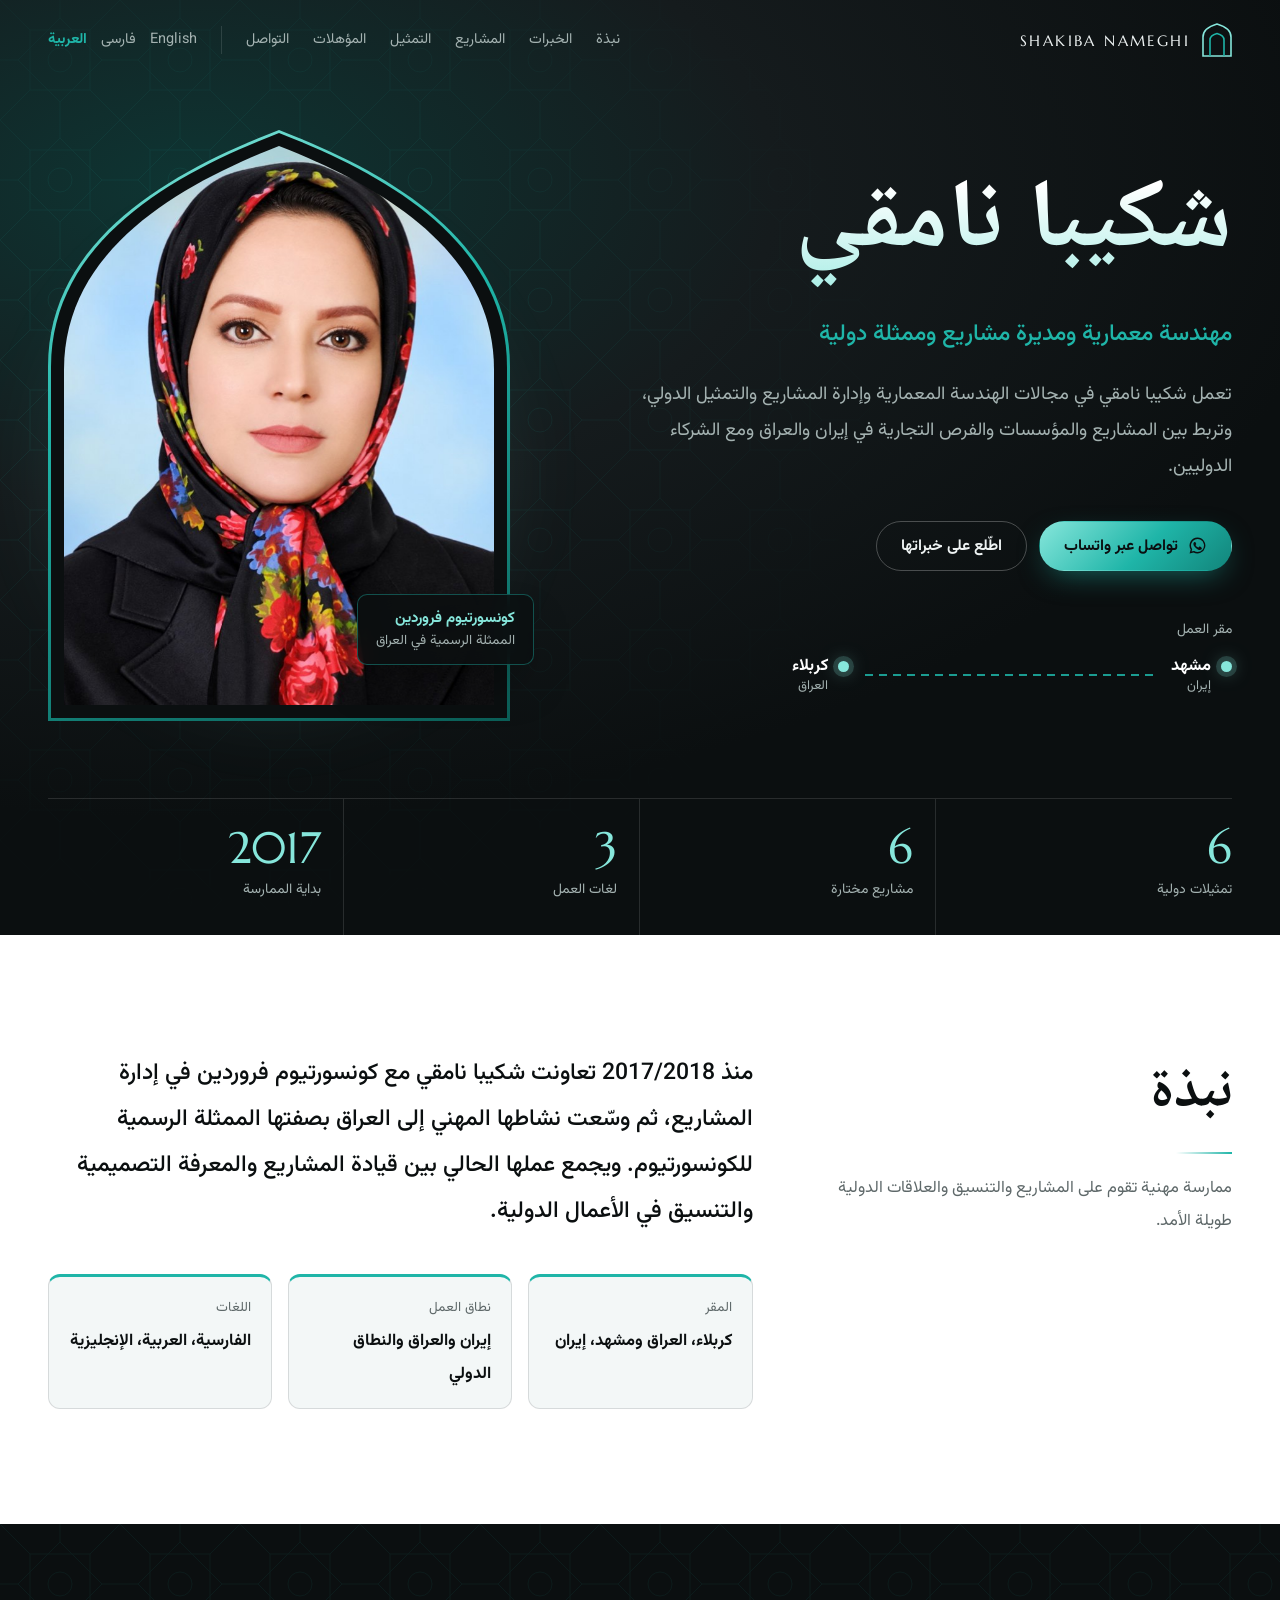
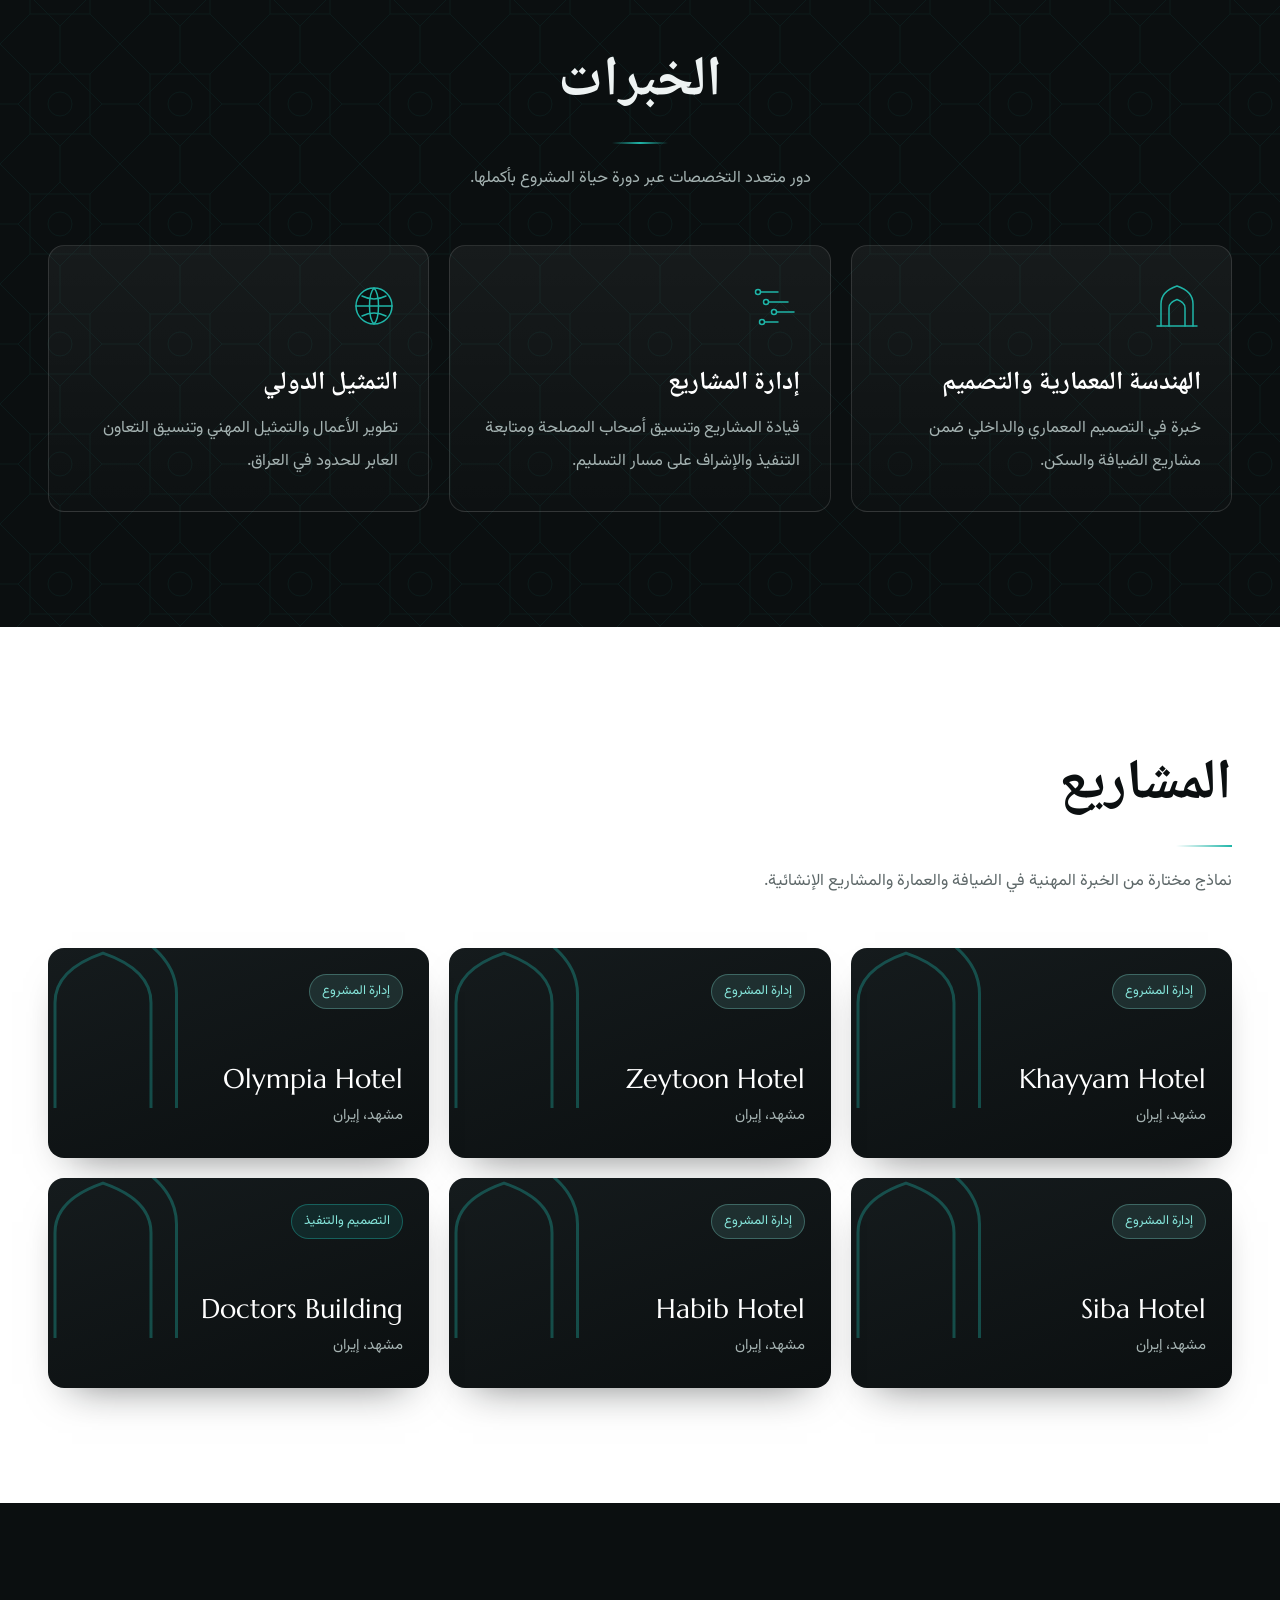
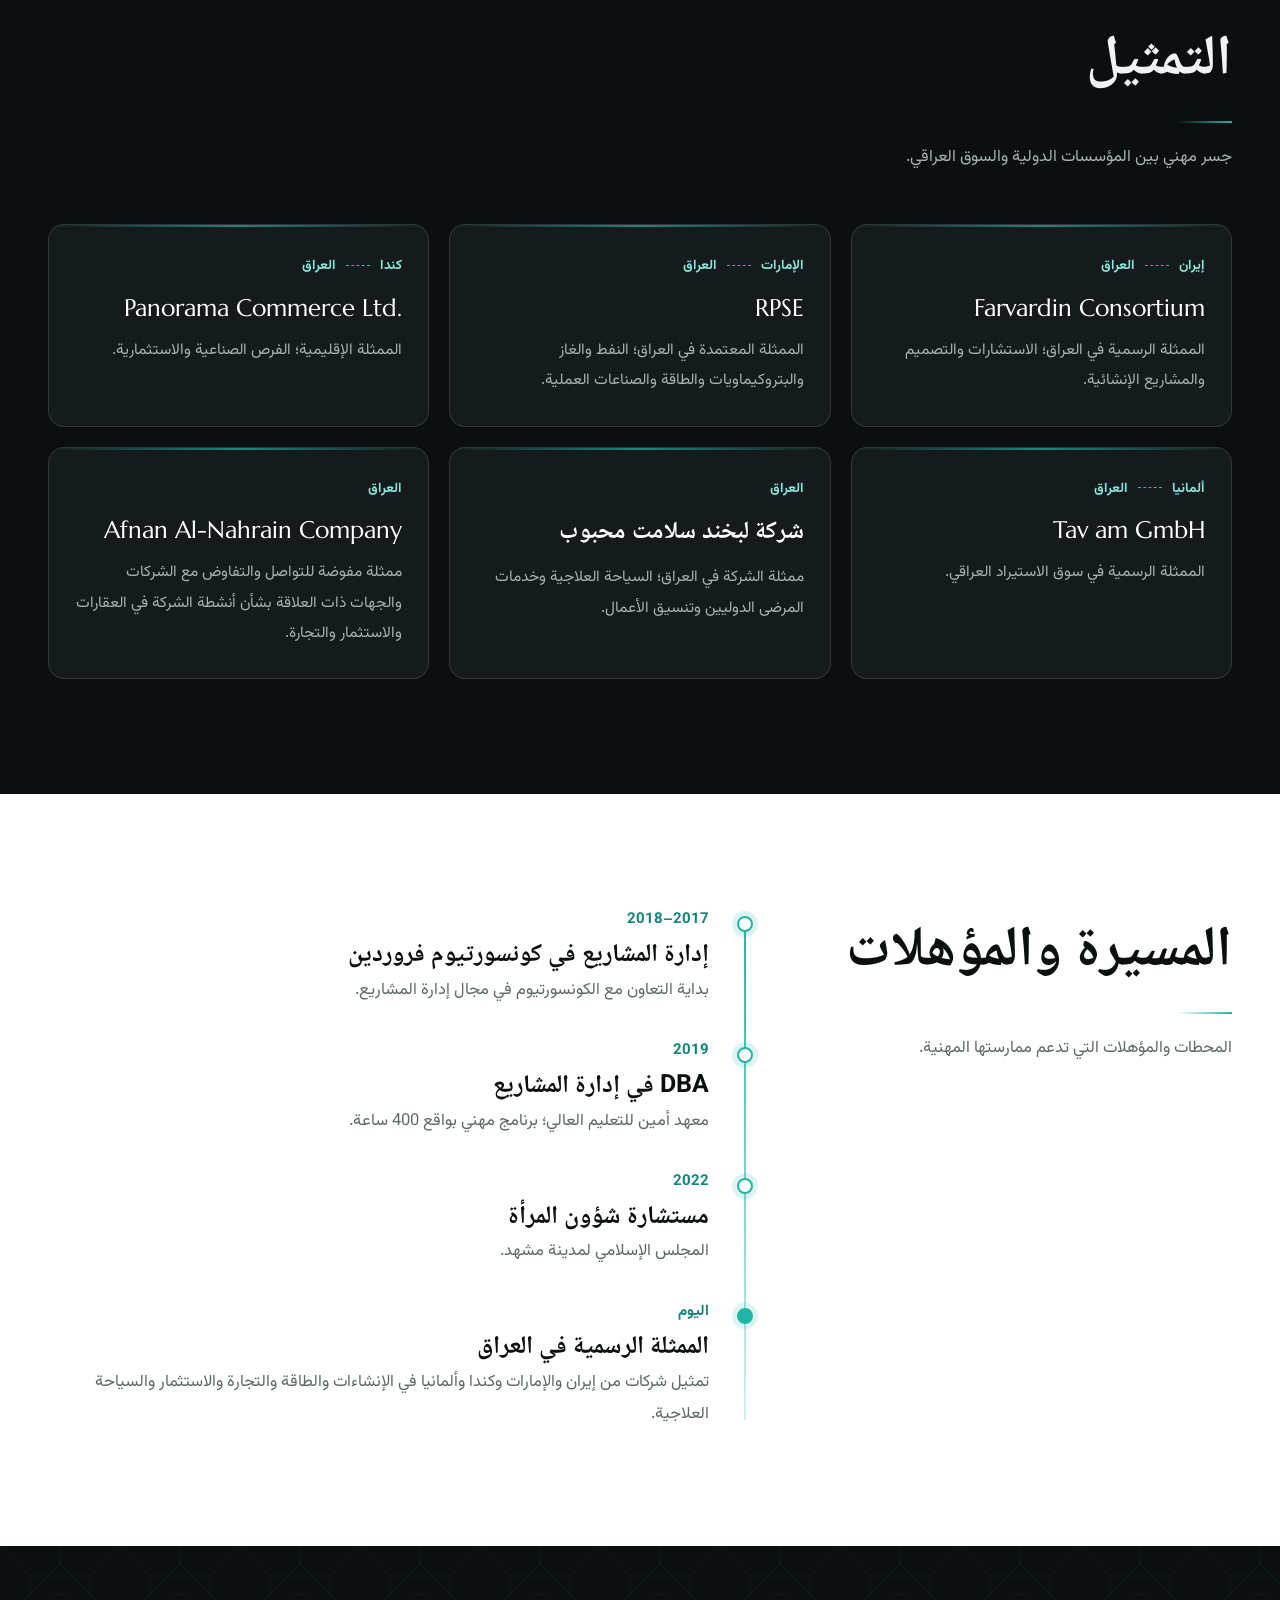
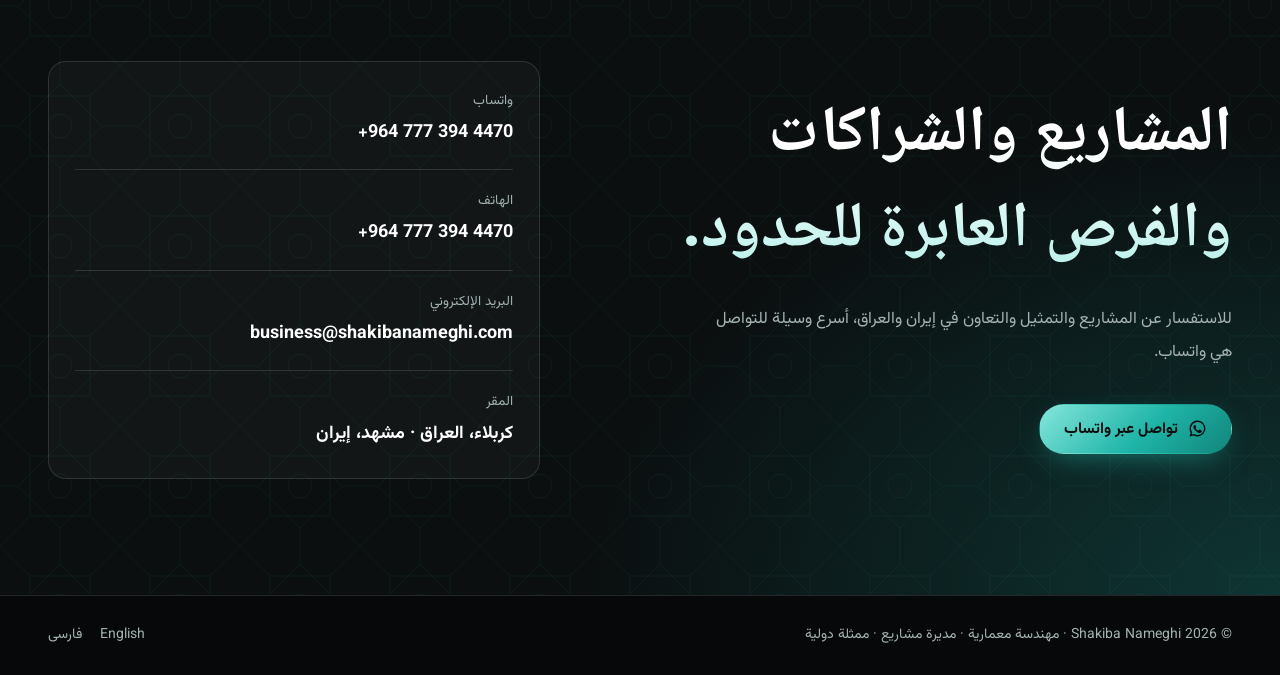
==== commit dc903554: "Switch palette to turquoise, white and black Co-Authored-By: Claude Opus 5.5 <noreply@anthropic.com>" ====
--- a/ar/index.html
+++ b/ar/index.html
@@ -5,7 +5,7 @@
 <meta name="viewport" content="width=device-width,initial-scale=1,viewport-fit=cover">
 <title>شكيبا نامقي — مهندسة معمارية ومديرة مشاريع وممثلة دولية</title>
 <meta name="description" content="الموقع الرسمي لشكيبا نامقي؛ مهندسة معمارية ومديرة مشاريع وممثلة دولية تعمل بين إيران والعراق والشركاء الدوليين.">
-<meta name="theme-color" content="#0C1630">
+<meta name="theme-color" content="#0B0F10">
 <link rel="canonical" href="https://himn7980-bot.github.io/shakiba-nameghi-site/ar/"><link rel="alternate" hreflang="en" href="https://himn7980-bot.github.io/shakiba-nameghi-site/en/"><link rel="alternate" hreflang="fa" href="https://himn7980-bot.github.io/shakiba-nameghi-site/fa/"><link rel="alternate" hreflang="ar" href="https://himn7980-bot.github.io/shakiba-nameghi-site/ar/"><link rel="alternate" hreflang="x-default" href="https://himn7980-bot.github.io/shakiba-nameghi-site/">
 <meta property="og:type" content="profile">
 <meta property="og:title" content="شكيبا نامقي — مهندسة معمارية ومديرة مشاريع وممثلة دولية">
@@ -18,16 +18,16 @@
 <link rel="icon" href="../favicon.svg" type="image/svg+xml">
 <link rel="apple-touch-icon" href="../apple-touch-icon.png">
 <link rel="preload" href="../fonts/noto-naskh-arabic-arabic-700-normal.woff2" as="font" type="font/woff2" crossorigin>
-<link rel="stylesheet" href="../style.css?v=20">
+<link rel="stylesheet" href="../style.css?v=21">
 <script>document.documentElement.classList.remove('no-js')</script>
-<script defer src="../script.js?v=20"></script>
+<script defer src="../script.js?v=21"></script>
 <script type="application/ld+json">{"@context": "https://schema.org", "@type": "Person", "name": "Shakiba Nameghi", "alternateName": ["شکیبا نامقی", "شكيبا نامقي"], "url": "https://himn7980-bot.github.io/shakiba-nameghi-site/ar/", "image": "https://himn7980-bot.github.io/shakiba-nameghi-site/portrait.jpg", "jobTitle": ["Architect", "Project Manager", "International Representative"], "telephone": "+9647773944470", "email": "business@shakibanameghi.com", "knowsLanguage": ["fa", "ar", "en"], "workLocation": [{"@type": "Place", "name": "Karbala, Iraq"}, {"@type": "Place", "name": "Mashhad, Iran"}]}</script>
 </head>
 <body>
 <a class="skip" href="#main">انتقل إلى المحتوى</a>
 <header class="site-header">
   <div class="wrap bar">
-    <a class="brand" href="./" aria-label="Shakiba Nameghi"><svg viewBox="0 0 30 34" aria-hidden="true"><path d="M1 33V14C1 7 8 3 15 1c7 2 14 6 14 13v19z" fill="none" stroke="currentColor" stroke-width="1.6"/><path d="M8 33V17c0-3 3-5.5 7-6.5 4 1 7 3.5 7 6.5v16" fill="none" stroke="#C9A35E" stroke-width="1.6"/></svg><span>SHAKIBA NAMEGHI</span></a>
+    <a class="brand" href="./" aria-label="Shakiba Nameghi"><svg viewBox="0 0 30 34" aria-hidden="true"><path d="M1 33V14C1 7 8 3 15 1c7 2 14 6 14 13v19z" fill="none" stroke="currentColor" stroke-width="1.6"/><path d="M8 33V17c0-3 3-5.5 7-6.5 4 1 7 3.5 7 6.5v16" fill="none" stroke="#1FB5A8" stroke-width="1.6"/></svg><span>SHAKIBA NAMEGHI</span></a>
     <button class="menu-btn" type="button" aria-expanded="false" aria-controls="panel" aria-label="القائمة"><svg class="bars" viewBox="0 0 24 24" aria-hidden="true"><path d="M4 8h16M4 16h16" stroke="currentColor" stroke-width="1.8" stroke-linecap="round"/></svg><svg class="x" viewBox="0 0 24 24" aria-hidden="true"><path d="M6 6l12 12M18 6L6 18" stroke="currentColor" stroke-width="1.8" stroke-linecap="round"/></svg></button>
     <div class="panel" id="panel">
       <nav class="nav" aria-label="القائمة"><a href="#about">نبذة</a><a href="#expertise">الخبرات</a><a href="#projects">المشاريع</a><a href="#representation">التمثيل</a><a href="#credentials">المؤهلات</a><a href="#contact">التواصل</a></nav>
--- a/style.css
+++ b/style.css
@@ -16,24 +16,24 @@
 
 /* ---------- Tokens ---------- */
 :root{
-  --night:#0C1630;      /* lapis night */
-  --night-2:#12214A;
-  --night-3:#1A2D5C;
-  --brass:#C9A35E;      /* brass / gilded tile */
-  --brass-2:#E6CC92;
-  --tile:#5FC4BA;       /* turquoise glaze */
-  --ivory:#F4EFE6;
-  --ink:#14203F;
-  --muted:#5B6478;
-  --on-dark:#E8ECF5;
-  --on-dark-2:#A7B4D0;
+  --night:#0B0F10;      /* lapis night */
+  --night-2:#151B1D;
+  --night-3:#0E3533;
+  --brass:#1FB5A8;      /* brass / gilded tile */
+  --brass-2:#86E6DB;
+  --tile:#86E6DB;       /* turquoise glaze */
+  --ivory:#FFFFFF;
+  --ink:#0B0F10;
+  --muted:#5E6869;
+  --on-dark:#EEF3F3;
+  --on-dark-2:#A4B2B1;
   --line-d:#ffffff1f;
-  --line-l:#14203F1f;
+  --line-l:#0B0F101f;
   --display:"Marcellus",Georgia,serif;
   --body:"Instrument Sans",system-ui,sans-serif;
   --gutter:clamp(16px,4vw,48px);
   --max:1200px;
-  --girih:url("data:image/svg+xml,%3Csvg xmlns='http://www.w3.org/2000/svg' width='120' height='120' viewBox='0 0 120 120'%3E%3Cg fill='none' stroke='%23C9A35E' stroke-width='1'%3E%3Cpath d='M30 30h60v60H30zM60 18l42 42-42 42-42-42z'/%3E%3Cpath d='M30 30 0 0M90 30l30-30M90 90l30 30M30 90 0 120M60 18V0M102 60h18M60 102v18M18 60H0'/%3E%3Ccircle cx='60' cy='60' r='12'/%3E%3C/g%3E%3C/svg%3E");
+  --girih:url("data:image/svg+xml,%3Csvg xmlns='http://www.w3.org/2000/svg' width='120' height='120' viewBox='0 0 120 120'%3E%3Cg fill='none' stroke='%231FB5A8' stroke-width='1'%3E%3Cpath d='M30 30h60v60H30zM60 18l42 42-42 42-42-42z'/%3E%3Cpath d='M30 30 0 0M90 30l30-30M90 90l30 30M30 90 0 120M60 18V0M102 60h18M60 102v18M18 60H0'/%3E%3Ccircle cx='60' cy='60' r='12'/%3E%3C/g%3E%3C/svg%3E");
   --arch:url("data:image/svg+xml,%3Csvg xmlns='http://www.w3.org/2000/svg' viewBox='0 0 100 130' preserveAspectRatio='none'%3E%3Cpath d='M0 130V52C0 24 27 9 50 0c23 9 50 24 50 52v78z'/%3E%3C/svg%3E");
 }
 html[lang="fa"],html[lang="ar"]{--display:"Naskh","Vazirmatn",serif;--body:"Vazirmatn",Tahoma,sans-serif}
@@ -76,8 +76,8 @@
 /* ---------- Buttons ---------- */
 .btn{display:inline-flex;align-items:center;gap:10px;min-height:50px;padding:0 24px;border-radius:999px;text-decoration:none;font-weight:600;font-size:15.5px;border:1px solid transparent;transition:background .2s,color .2s,border-color .2s,box-shadow .2s,transform .2s}
 .btn svg{width:19px;height:19px;flex-shrink:0}
-.btn-solid{background:linear-gradient(135deg,var(--brass-2),var(--brass) 55%,#A9813F);color:var(--night);box-shadow:0 10px 30px -10px #C9A35E99}
-.btn-solid:hover{transform:translateY(-2px);box-shadow:0 16px 36px -12px #C9A35Ecc}
+.btn-solid{background:linear-gradient(135deg,var(--brass-2),var(--brass) 55%,#12857B);color:var(--night);box-shadow:0 10px 30px -10px #1FB5A899}
+.btn-solid:hover{transform:translateY(-2px);box-shadow:0 16px 36px -12px #1FB5A8cc}
 .btn-line{border-color:#ffffff40;color:var(--on-dark)}
 .btn-line:hover{border-color:var(--brass);color:var(--brass-2)}
 
@@ -98,18 +98,18 @@
 .route-line{display:grid;grid-template-columns:auto 1fr auto;align-items:center;gap:16px}
 .route-line i{height:2px;background:repeating-linear-gradient(90deg,var(--brass) 0 8px,transparent 8px 14px);background-size:28px 2px;opacity:.85}
 .route-line b{display:grid;grid-template-columns:auto auto;align-items:center;column-gap:10px;font-weight:600;white-space:nowrap;line-height:1.3;color:#fff}
-.route-line b::before{content:"";width:11px;height:11px;border-radius:50%;background:var(--tile);box-shadow:0 0 0 5px #5FC4BA2e,0 0 18px #5FC4BA99}
+.route-line b::before{content:"";width:11px;height:11px;border-radius:50%;background:var(--tile);box-shadow:0 0 0 5px #86E6DB2e,0 0 18px #86E6DB99}
 .route-line small{grid-column:2;font-weight:400;color:var(--on-dark-2);font-size:13px}
 
 /* Portrait in a pointed (iwan) arch with a brass frame */
 .arch{position:relative;justify-self:end;width:min(100%,430px);aspect-ratio:4/5.2;margin:16px}
 .arch-shape{position:absolute;inset:0;-webkit-mask:var(--arch) center/100% 100% no-repeat;mask:var(--arch) center/100% 100% no-repeat}
-.arch-frame{inset:-16px;background:linear-gradient(160deg,var(--brass-2),var(--brass) 40%,#7d5f2c 100%)}
+.arch-frame{inset:-16px;background:linear-gradient(160deg,var(--brass-2),var(--brass) 40%,#0B5E57 100%)}
 .arch-frame::after{content:"";position:absolute;inset:3px;background:var(--night);-webkit-mask:var(--arch) center/100% 100% no-repeat;mask:var(--arch) center/100% 100% no-repeat}
 .arch-photo{overflow:hidden;background:var(--night-2)}
 .arch-photo img{width:100%;height:100%;object-fit:cover;object-position:50% 18%}
-.arch-glow{position:absolute;inset:8% -12% -8%;background:radial-gradient(closest-side,#5FC4BA45,transparent);filter:blur(30px);z-index:-1}
-.arch-key{position:absolute;inset-inline-start:-40px;bottom:40px;background:color-mix(in srgb,var(--night) 82%,transparent);backdrop-filter:blur(10px);-webkit-backdrop-filter:blur(10px);border:1px solid #C9A35E66;border-radius:10px;padding:13px 18px;font-size:13.5px;line-height:1.5;color:var(--on-dark-2);box-shadow:0 24px 50px -20px #000a}
+.arch-glow{position:absolute;inset:8% -12% -8%;background:radial-gradient(closest-side,#86E6DB45,transparent);filter:blur(30px);z-index:-1}
+.arch-key{position:absolute;inset-inline-start:-40px;bottom:40px;background:color-mix(in srgb,var(--night) 82%,transparent);backdrop-filter:blur(10px);-webkit-backdrop-filter:blur(10px);border:1px solid #1FB5A866;border-radius:10px;padding:13px 18px;font-size:13.5px;line-height:1.5;color:var(--on-dark-2);box-shadow:0 24px 50px -20px #000a}
 .arch-key strong{display:block;font-size:15px;color:var(--brass-2)}
 
 .stats{display:grid;grid-template-columns:repeat(4,minmax(0,1fr));border-top:1px solid var(--line-d)}
@@ -154,14 +154,14 @@
 .profile{font-size:clamp(19px,1.8vw,23px);line-height:1.7;max-width:33em;font-family:var(--display)}
 html[lang="fa"] .profile,html[lang="ar"] .profile{font-family:var(--body);line-height:2;font-weight:500}
 .facts{display:grid;grid-template-columns:repeat(3,minmax(0,1fr));gap:16px;margin:40px 0 0}
-.facts div{background:#fff;border:1px solid var(--line-l);border-radius:12px;padding:18px 20px;border-top:3px solid var(--brass)}
+.facts div{background:#F3F7F7;border:1px solid var(--line-l);border-radius:12px;padding:18px 20px;border-top:3px solid var(--brass)}
 .facts dt{font-size:13.5px;color:var(--muted)}
 .facts dd{margin:4px 0 0;font-weight:600}
 
 /* Expertise */
 .skills{display:grid;grid-template-columns:repeat(3,minmax(0,1fr));gap:20px}
 .skill{position:relative;padding:36px 30px 34px;border-radius:16px;background:linear-gradient(180deg,#ffffff0d,#ffffff03);border:1px solid var(--line-d);transition:border-color .25s,transform .25s}
-.skill:hover{border-color:#C9A35E80;transform:translateY(-4px)}
+.skill:hover{border-color:#1FB5A880;transform:translateY(-4px)}
 .skill svg{width:48px;height:48px;fill:none;stroke:var(--brass);stroke-width:1.5;stroke-linecap:round;margin-bottom:22px}
 .skill svg circle{fill:var(--night)}
 .skill h3{font-size:clamp(22px,2vw,26px);color:#fff;margin-bottom:10px}
@@ -169,12 +169,12 @@
 
 /* Projects */
 .projs{display:grid;grid-template-columns:repeat(3,minmax(0,1fr));gap:20px}
-.proj{position:relative;overflow:hidden;min-height:210px;padding:26px 26px 28px;border-radius:16px;background:linear-gradient(160deg,var(--night-2),var(--night));color:var(--on-dark);display:flex;flex-direction:column;justify-content:flex-end;gap:4px;isolation:isolate;transition:transform .25s,box-shadow .25s;box-shadow:0 20px 40px -24px #0C163099}
+.proj{position:relative;overflow:hidden;min-height:210px;padding:26px 26px 28px;border-radius:16px;background:linear-gradient(160deg,var(--night-2),var(--night));color:var(--on-dark);display:flex;flex-direction:column;justify-content:flex-end;gap:4px;isolation:isolate;transition:transform .25s,box-shadow .25s;box-shadow:0 20px 40px -24px #0B0F1099}
 .proj::before{content:"";position:absolute;z-index:-1;top:-30px;inset-inline-end:-20px;width:150px;height:190px;-webkit-mask:var(--archm) center/100% 100% no-repeat;mask:var(--archm) center/100% 100% no-repeat;--archm:url("data:image/svg+xml,%3Csvg xmlns='http://www.w3.org/2000/svg' viewBox='0 0 100 130' preserveAspectRatio='none'%3E%3Cpath d='M1 130V52C1 25 27 10 50 1c23 9 49 24 49 51v78' fill='none' stroke='black' stroke-width='2'/%3E%3Cpath d='M18 130V58c0-18 15-28 32-34 17 6 32 16 32 34v72' fill='none' stroke='black' stroke-width='2'/%3E%3C/svg%3E");background:var(--brass);opacity:.35;transition:opacity .25s}
-.proj:hover{transform:translateY(-4px);box-shadow:0 30px 50px -24px #0C1630cc}
+.proj:hover{transform:translateY(-4px);box-shadow:0 30px 50px -24px #0B0F10cc}
 .proj:hover::before{opacity:.75}
-.proj .tag{align-self:flex-start;margin-bottom:auto;font-size:13px;padding:4px 12px;border-radius:999px;background:#5FC4BA1f;color:var(--tile);border:1px solid #5FC4BA4d}
-.proj.alt .tag{background:#C9A35E1f;color:var(--brass-2);border-color:#C9A35E66}
+.proj .tag{align-self:flex-start;margin-bottom:auto;font-size:13px;padding:4px 12px;border-radius:999px;background:#86E6DB1f;color:var(--tile);border:1px solid #86E6DB4d}
+.proj.alt .tag{background:#1FB5A81f;color:var(--brass-2);border-color:#1FB5A866}
 .proj h3{font-size:clamp(23px,2.1vw,28px);color:#fff;margin-top:36px}
 .proj p{color:var(--on-dark-2);font-size:15px}
 
@@ -182,7 +182,7 @@
 .reps{display:grid;grid-template-columns:repeat(3,minmax(0,1fr));gap:20px}
 .rep{padding:28px 26px 30px;display:flex;flex-direction:column;gap:12px;border-radius:16px;background:var(--night-2);border:1px solid var(--line-d);position:relative;overflow:hidden;transition:border-color .25s}
 .rep::after{content:"";position:absolute;inset:0 0 auto;height:2px;background:linear-gradient(90deg,transparent,var(--brass),transparent);opacity:.7}
-.rep:hover{border-color:#C9A35E73}
+.rep:hover{border-color:#1FB5A873}
 .rep h3{font-size:clamp(21px,1.9vw,25px);line-height:1.35;color:#fff}
 .rep p{color:var(--on-dark-2);font-size:15.5px}
 .countries{display:flex;align-items:center;gap:10px;font-size:13.5px;color:var(--tile);font-weight:600;flex-wrap:wrap}
@@ -190,12 +190,12 @@
 
 /* Timeline */
 .timeline{list-style:none;margin:0;padding:0;position:relative}
-.timeline::before{content:"";position:absolute;top:10px;bottom:10px;inset-inline-start:7px;width:2px;background:linear-gradient(180deg,var(--brass),#C9A35E33)}
+.timeline::before{content:"";position:absolute;top:10px;bottom:10px;inset-inline-start:7px;width:2px;background:linear-gradient(180deg,var(--brass),#1FB5A833)}
 .timeline li{position:relative;display:grid;gap:6px;padding:0 0 34px;padding-inline-start:44px}
 .timeline li:last-child{padding-bottom:0}
-.timeline li::before{content:"";position:absolute;inset-inline-start:0;top:7px;width:16px;height:16px;border-radius:50%;background:var(--ivory);border:2px solid var(--brass);box-shadow:0 0 0 5px #C9A35E26}
+.timeline li::before{content:"";position:absolute;inset-inline-start:0;top:7px;width:16px;height:16px;border-radius:50%;background:#fff;border:2px solid var(--brass);box-shadow:0 0 0 5px #1FB5A826}
 .timeline li:last-child::before{background:var(--brass)}
-.when{font:400 15px/1.4 "Marcellus",Georgia,serif;color:#9a7431;letter-spacing:.04em}
+.when{font:400 15px/1.4 "Marcellus",Georgia,serif;color:#12857B;letter-spacing:.04em}
 html[lang="fa"] .when,html[lang="ar"] .when{font-family:"Vazirmatn",sans-serif;font-weight:700;letter-spacing:0}
 .timeline h3{font-size:clamp(21px,2vw,25px)}
 .timeline p{color:var(--muted)}
@@ -214,7 +214,7 @@
 .channels a:hover{color:var(--brass-2)}
 
 /* Footer */
-.site-footer{background:#08102A;color:var(--on-dark-2);font-size:14px;padding:26px 0;border-top:1px solid var(--line-d)}
+.site-footer{background:#060809;color:var(--on-dark-2);font-size:14px;padding:26px 0;border-top:1px solid var(--line-d)}
 .site-footer .wrap{display:flex;flex-wrap:wrap;gap:12px 28px;justify-content:space-between;align-items:center}
 .site-footer nav{display:flex;gap:18px}
 .site-footer a{text-decoration:none}
@@ -232,13 +232,13 @@
 @media (max-width:900px){
   .bar,.scrolled .bar{height:64px;gap:12px}
   .brand span{font-size:13.5px;letter-spacing:.12em}
-  .menu-btn{display:inline-grid;place-items:center;margin-inline-start:auto;width:44px;height:44px;border:1px solid #C9A35E66;border-radius:999px;background:#0C1630cc;color:var(--brass-2);cursor:pointer}
+  .menu-btn{display:inline-grid;place-items:center;margin-inline-start:auto;width:44px;height:44px;border:1px solid #1FB5A866;border-radius:999px;background:#0B0F10cc;color:var(--brass-2);cursor:pointer}
   .menu-btn svg{width:20px;height:20px}
   .menu-btn .x{display:none}
   .menu-open .menu-btn .x{display:block}
   .menu-open .menu-btn .bars{display:none}
   .menu-open .site-header{background:var(--night)}
-  .panel{flex-direction:column;align-items:stretch;gap:0;margin:0;position:fixed;inset:64px 0 auto 0;background:var(--night);border-bottom:1px solid #C9A35E40;padding:8px var(--gutter) 26px;display:none;max-height:calc(100dvh - 64px);overflow:auto;box-shadow:0 40px 60px -30px #000c}
+  .panel{flex-direction:column;align-items:stretch;gap:0;margin:0;position:fixed;inset:64px 0 auto 0;background:var(--night);border-bottom:1px solid #1FB5A840;padding:8px var(--gutter) 26px;display:none;max-height:calc(100dvh - 64px);overflow:auto;box-shadow:0 40px 60px -30px #000c}
   .menu-open .panel{display:flex}
   .nav{flex-direction:column;gap:0}
   .nav a{font-size:19px;color:var(--on-dark);padding:14px 0;border-bottom:1px solid var(--line-d)}
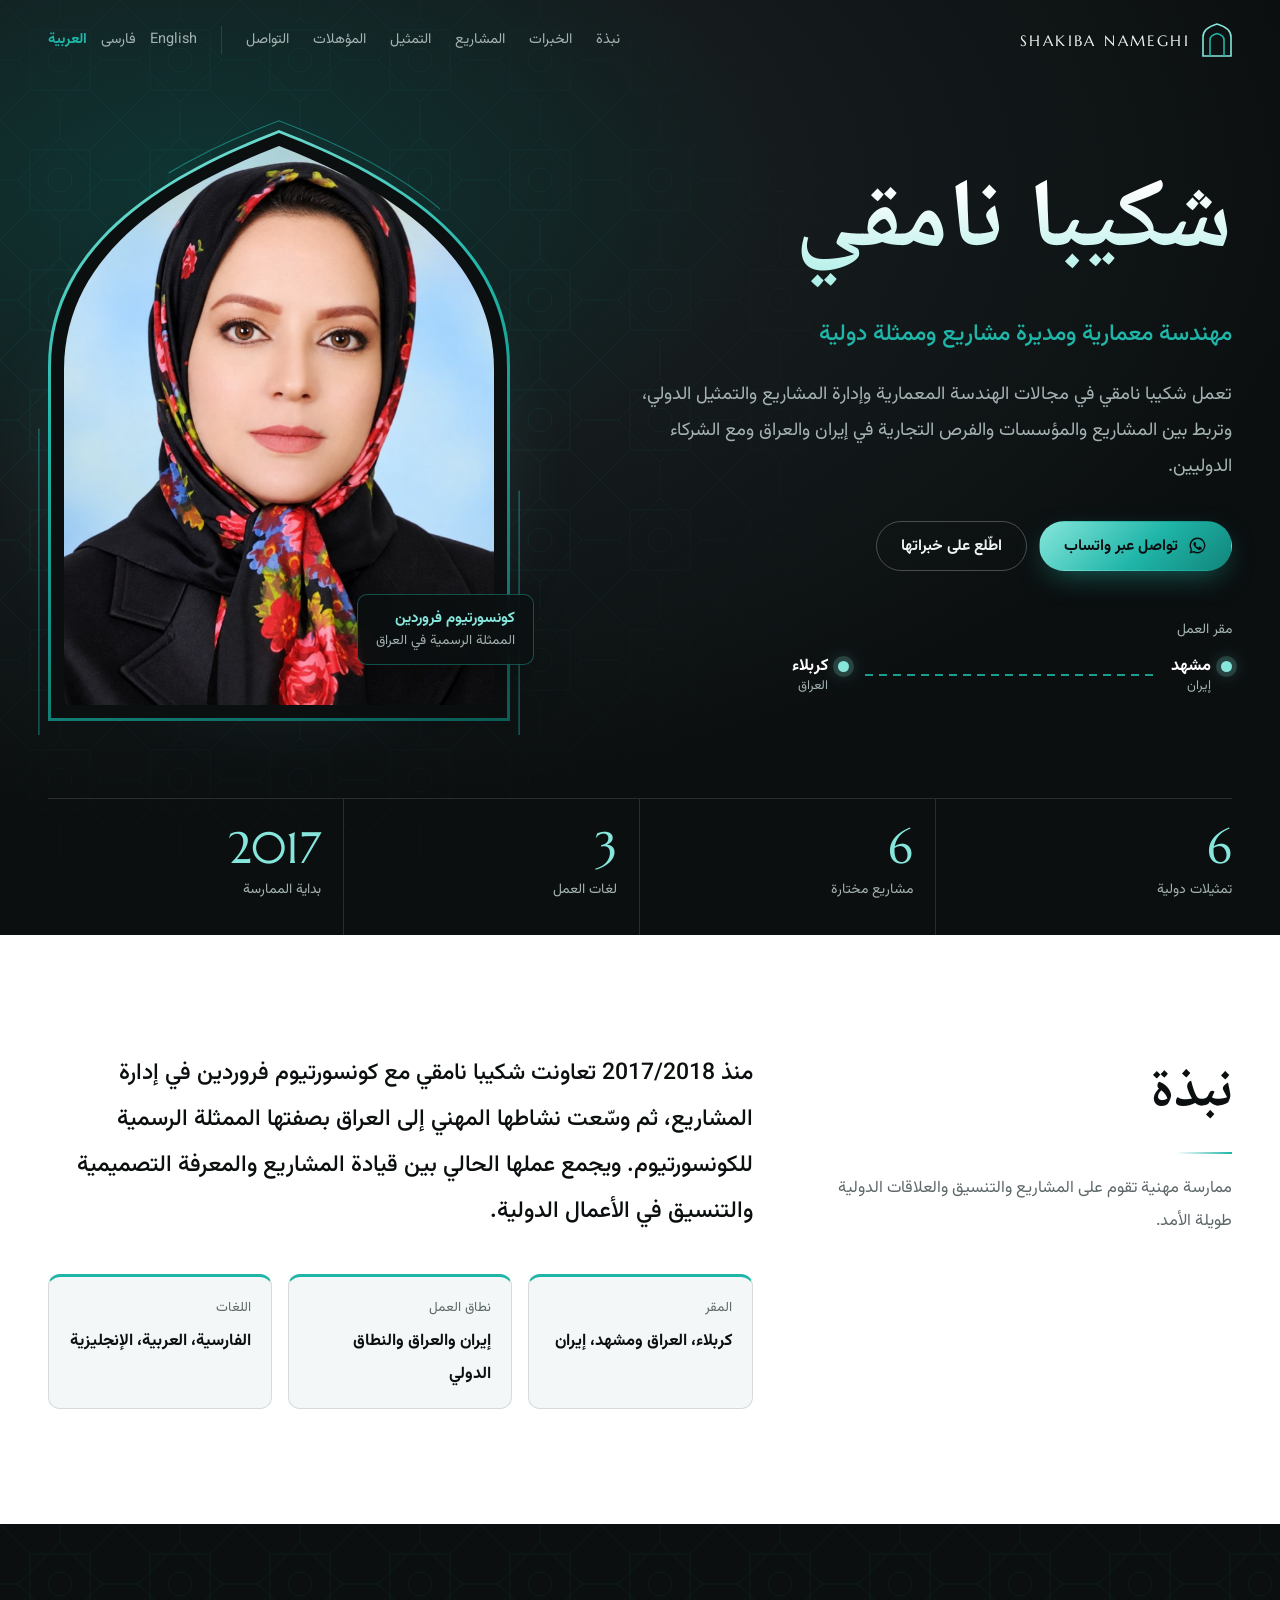
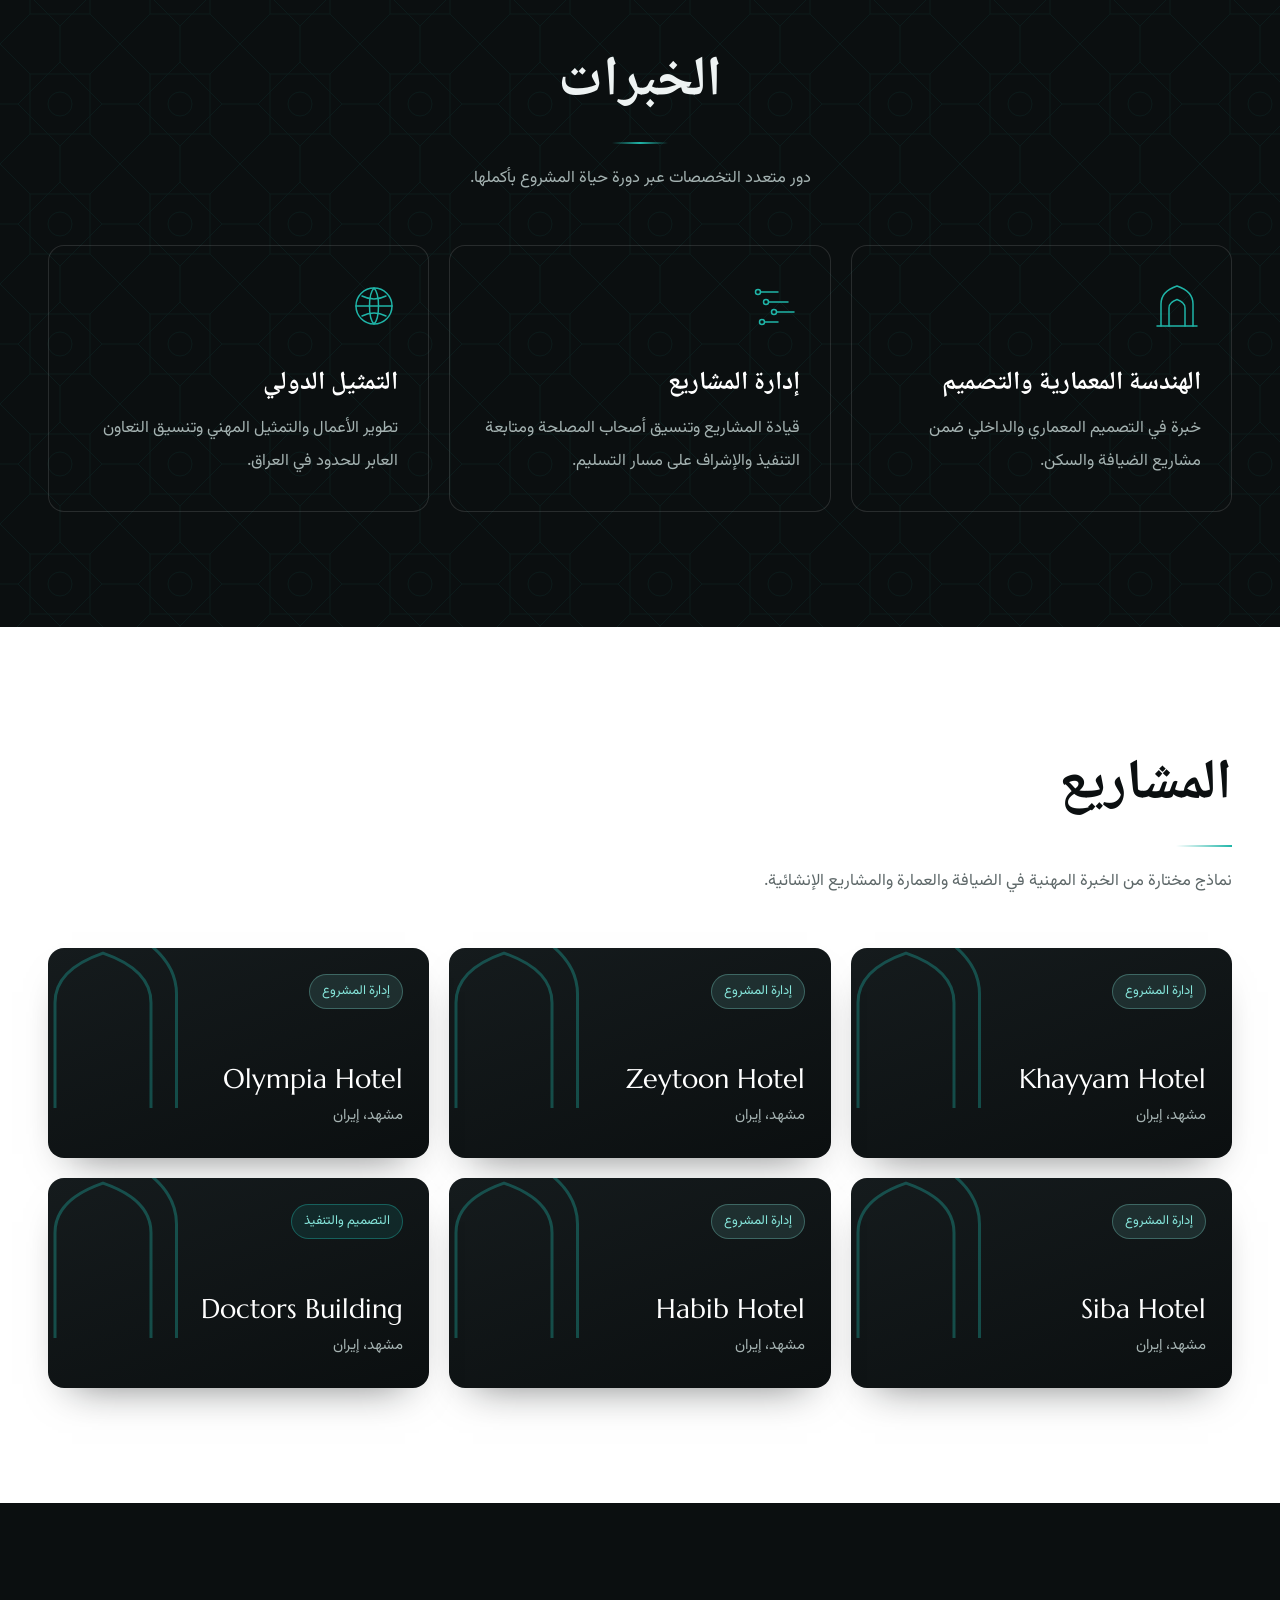
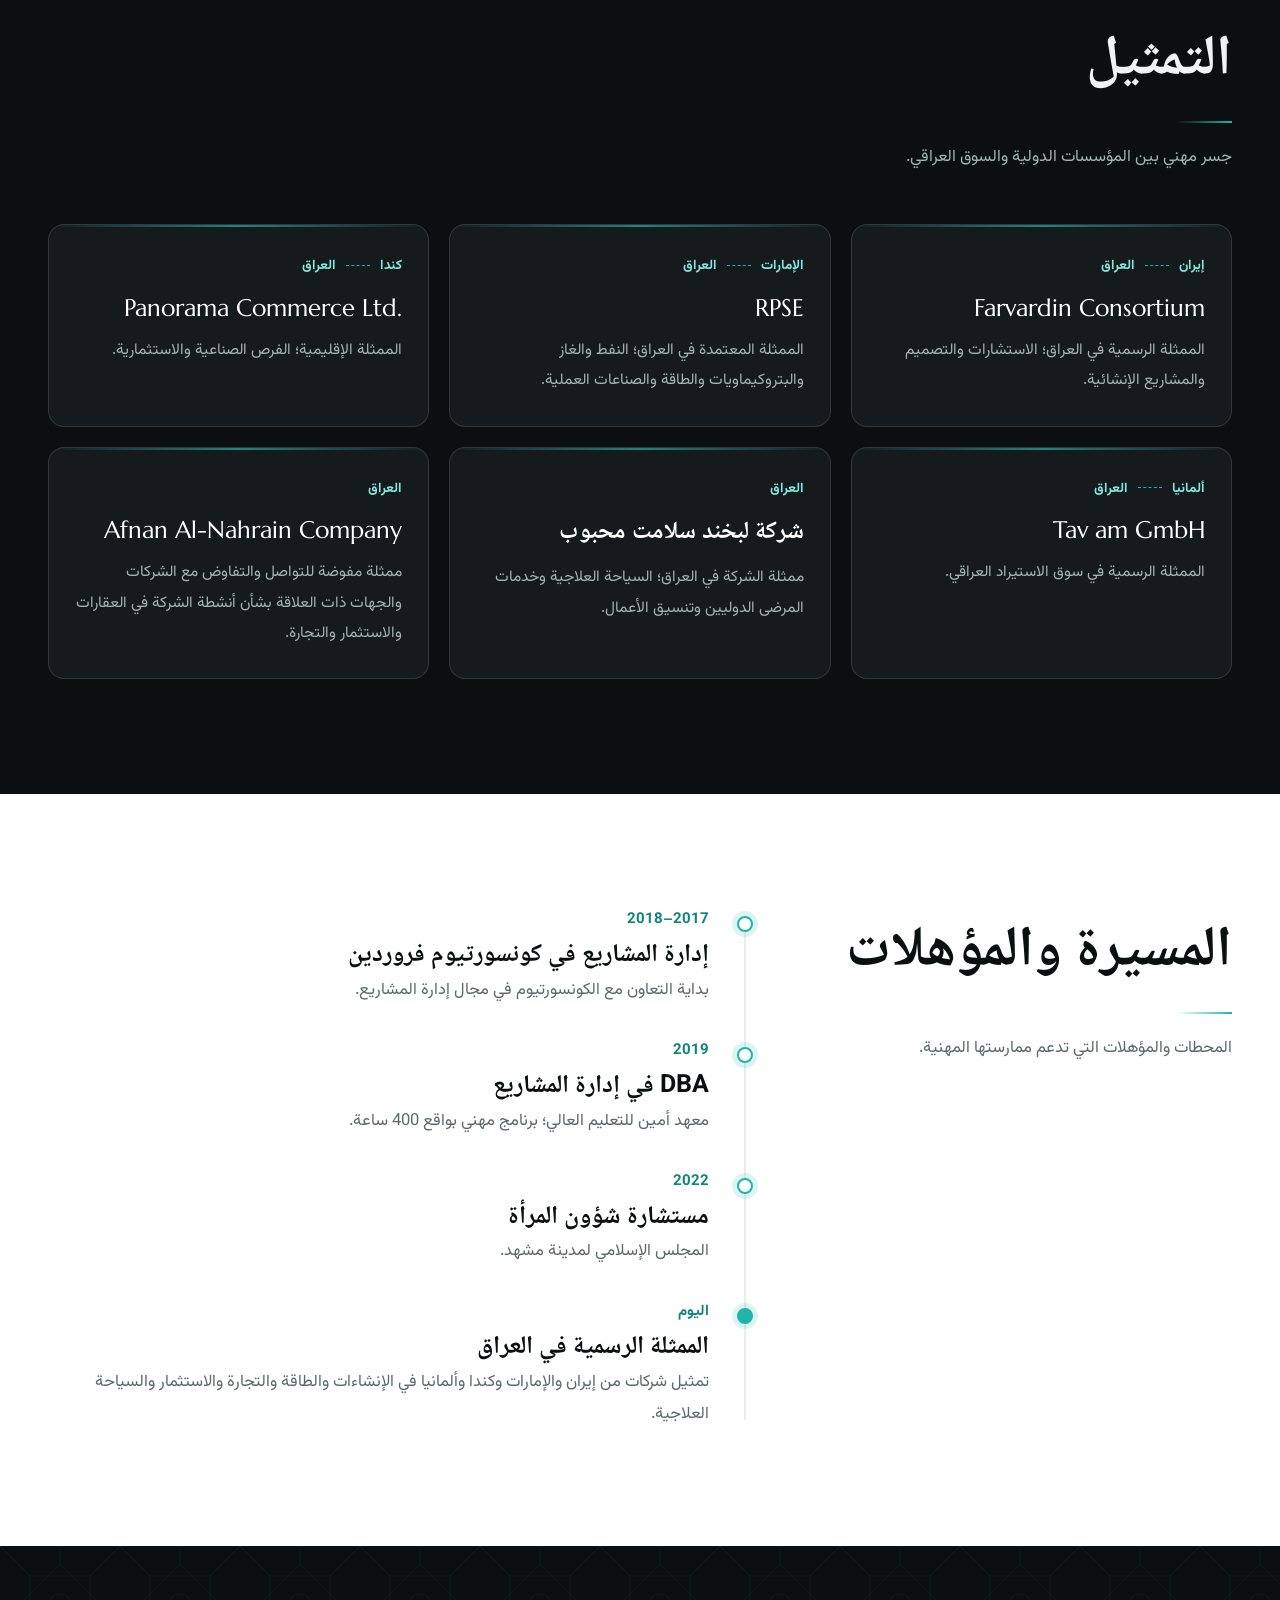
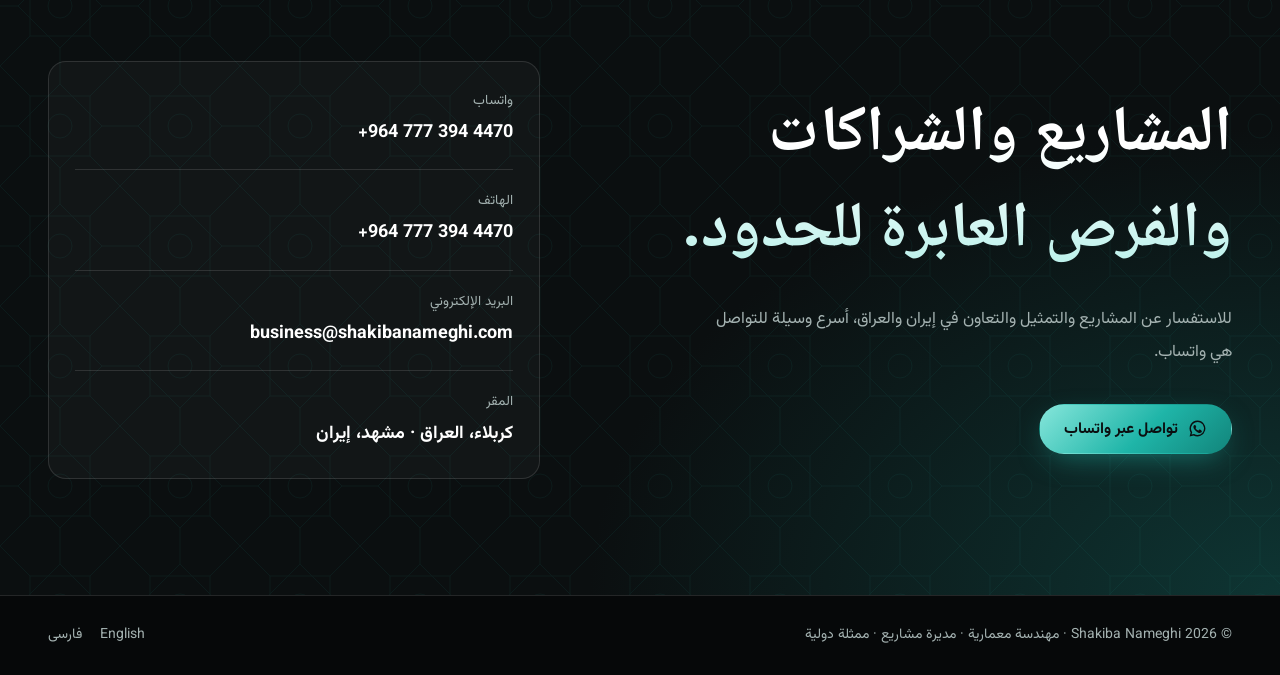
==== commit 4b5f7dd4: "Add motion: scroll reveal, stat counters, arch draw-in, timeline fill, card spotlight - Drifting gir" ====
--- a/ar/index.html
+++ b/ar/index.html
@@ -6,22 +6,22 @@
 <title>شكيبا نامقي — مهندسة معمارية ومديرة مشاريع وممثلة دولية</title>
 <meta name="description" content="الموقع الرسمي لشكيبا نامقي؛ مهندسة معمارية ومديرة مشاريع وممثلة دولية تعمل بين إيران والعراق والشركاء الدوليين.">
 <meta name="theme-color" content="#0B0F10">
-<link rel="canonical" href="https://himn7980-bot.github.io/shakiba-nameghi-site/ar/"><link rel="alternate" hreflang="en" href="https://himn7980-bot.github.io/shakiba-nameghi-site/en/"><link rel="alternate" hreflang="fa" href="https://himn7980-bot.github.io/shakiba-nameghi-site/fa/"><link rel="alternate" hreflang="ar" href="https://himn7980-bot.github.io/shakiba-nameghi-site/ar/"><link rel="alternate" hreflang="x-default" href="https://himn7980-bot.github.io/shakiba-nameghi-site/">
+<link rel="canonical" href="https://shakibanameghi.com/ar/"><link rel="alternate" hreflang="en" href="https://shakibanameghi.com/en/"><link rel="alternate" hreflang="fa" href="https://shakibanameghi.com/fa/"><link rel="alternate" hreflang="ar" href="https://shakibanameghi.com/ar/"><link rel="alternate" hreflang="x-default" href="https://shakibanameghi.com/">
 <meta property="og:type" content="profile">
 <meta property="og:title" content="شكيبا نامقي — مهندسة معمارية ومديرة مشاريع وممثلة دولية">
 <meta property="og:description" content="الموقع الرسمي لشكيبا نامقي؛ مهندسة معمارية ومديرة مشاريع وممثلة دولية تعمل بين إيران والعراق والشركاء الدوليين.">
-<meta property="og:url" content="https://himn7980-bot.github.io/shakiba-nameghi-site/ar/">
-<meta property="og:image" content="https://himn7980-bot.github.io/shakiba-nameghi-site/og.png">
+<meta property="og:url" content="https://shakibanameghi.com/ar/">
+<meta property="og:image" content="https://shakibanameghi.com/og.png">
 <meta property="og:image:width" content="1200"><meta property="og:image:height" content="630">
 <meta property="og:locale" content="ar_IQ"><meta property="og:locale:alternate" content="en_US"><meta property="og:locale:alternate" content="fa_IR">
 <meta name="twitter:card" content="summary_large_image">
 <link rel="icon" href="../favicon.svg" type="image/svg+xml">
 <link rel="apple-touch-icon" href="../apple-touch-icon.png">
 <link rel="preload" href="../fonts/noto-naskh-arabic-arabic-700-normal.woff2" as="font" type="font/woff2" crossorigin>
-<link rel="stylesheet" href="../style.css?v=21">
+<link rel="stylesheet" href="../style.css?v=30">
 <script>document.documentElement.classList.remove('no-js')</script>
-<script defer src="../script.js?v=21"></script>
-<script type="application/ld+json">{"@context": "https://schema.org", "@type": "Person", "name": "Shakiba Nameghi", "alternateName": ["شکیبا نامقی", "شكيبا نامقي"], "url": "https://himn7980-bot.github.io/shakiba-nameghi-site/ar/", "image": "https://himn7980-bot.github.io/shakiba-nameghi-site/portrait.jpg", "jobTitle": ["Architect", "Project Manager", "International Representative"], "telephone": "+9647773944470", "email": "business@shakibanameghi.com", "knowsLanguage": ["fa", "ar", "en"], "workLocation": [{"@type": "Place", "name": "Karbala, Iraq"}, {"@type": "Place", "name": "Mashhad, Iran"}]}</script>
+<script defer src="../script.js?v=30"></script>
+<script type="application/ld+json">{"@context": "https://schema.org", "@type": "Person", "name": "Shakiba Nameghi", "alternateName": ["شکیبا نامقی", "شكيبا نامقي"], "url": "https://shakibanameghi.com/ar/", "image": "https://shakibanameghi.com/portrait.jpg", "jobTitle": ["Architect", "Project Manager", "International Representative"], "telephone": "+9647773944470", "email": "business@shakibanameghi.com", "knowsLanguage": ["fa", "ar", "en"], "workLocation": [{"@type": "Place", "name": "Karbala, Iraq"}, {"@type": "Place", "name": "Mashhad, Iran"}]}</script>
 </head>
 <body>
 <a class="skip" href="#main">انتقل إلى المحتوى</a>
@@ -55,6 +55,7 @@
     <figure class="arch">
       <div class="arch-glow" aria-hidden="true"></div>
       <div class="arch-shape arch-frame" aria-hidden="true"></div>
+      <svg class="arch-draw" viewBox="0 0 100 130" preserveAspectRatio="none" aria-hidden="true"><path pathLength="1" d="M1 130V52C1 25 27 10 50 1c23 9 49 24 49 51v78"/></svg>
       <div class="arch-shape arch-photo"><img src="../portrait.jpg" alt="صورة شكيبا نامقي" width="720" height="900" fetchpriority="high"></div>
       <figcaption class="arch-key"><strong>كونسورتيوم فروردين</strong>الممثلة الرسمية في العراق</figcaption>
     </figure>
--- a/style.css
+++ b/style.css
@@ -161,7 +161,7 @@
 /* Expertise */
 .skills{display:grid;grid-template-columns:repeat(3,minmax(0,1fr));gap:20px}
 .skill{position:relative;padding:36px 30px 34px;border-radius:16px;background:linear-gradient(180deg,#ffffff0d,#ffffff03);border:1px solid var(--line-d);transition:border-color .25s,transform .25s}
-.skill:hover{border-color:#1FB5A880;transform:translateY(-4px)}
+.skill:hover{border-color:#1FB5A880}
 .skill svg{width:48px;height:48px;fill:none;stroke:var(--brass);stroke-width:1.5;stroke-linecap:round;margin-bottom:22px}
 .skill svg circle{fill:var(--night)}
 .skill h3{font-size:clamp(22px,2vw,26px);color:#fff;margin-bottom:10px}
@@ -280,3 +280,47 @@
   .hero,.dark,.contact{background:#fff;color:#000}
   .hero h1,.contact h2{color:#000;background:none}
 }
+
+/* ================= Motion layer ================= */
+/* Project photos (cards pick them up automatically) */
+.proj-img{position:absolute;inset:0;width:100%;height:100%;object-fit:cover;z-index:-2;opacity:.42;transition:transform .8s cubic-bezier(.2,.7,.2,1),opacity .4s}
+.proj.has-img::after{content:"";position:absolute;inset:0;z-index:-1;background:linear-gradient(180deg,#0B0F1033 0%,#0B0F10e6 75%)}
+.proj:hover .proj-img{transform:scale(1.07);opacity:.6}
+
+/* Arch outline that draws itself in */
+.arch-draw{position:absolute;inset:-30px;width:calc(100% + 60px);height:calc(100% + 60px);overflow:visible;pointer-events:none;z-index:-1}
+.arch-draw path{fill:none;stroke:var(--brass);stroke-width:1.2;vector-effect:non-scaling-stroke;opacity:.55}
+
+/* Timeline track + fill */
+.timeline::before{background:#0B0F1014}
+.timeline::after{content:"";position:absolute;top:10px;inset-inline-start:7px;width:2px;height:calc((100% - 20px) * var(--fill,1));background:linear-gradient(180deg,var(--brass-2),var(--brass));box-shadow:0 0 12px #1FB5A880;border-radius:2px}
+.timeline li::before{transition:background .4s,box-shadow .4s,transform .4s}
+.timeline li.lit::before{background:var(--brass);box-shadow:0 0 0 6px #1FB5A833,0 0 18px #1FB5A899;transform:scale(1.08)}
+
+/* Cursor spotlight on dark cards */
+.skill,.rep{background-image:radial-gradient(260px circle at var(--mx,-300px) var(--my,-300px),#1FB5A824,transparent 70%)}
+.skill:hover,.rep:hover{box-shadow:0 20px 50px -30px #1FB5A899}
+
+/* Shine sweep on primary buttons */
+.btn-solid{position:relative;overflow:hidden;isolation:isolate}
+.btn-solid::after{content:"";position:absolute;inset:0;z-index:-1;background:linear-gradient(110deg,transparent 30%,#ffffff8c 50%,transparent 70%);transform:translateX(-120%)}
+.btn-solid:hover::after{transform:translateX(120%);transition:transform .8s ease}
+
+@media (prefers-reduced-motion:no-preference){
+  /* Slow drifting girih pattern */
+  .hero-bg,.pattern::before{animation:drift 90s linear infinite}
+  @keyframes drift{to{background-position:240px 120px}}
+  [dir="rtl"] .hero-bg,[dir="rtl"] .pattern::before{animation-direction:reverse}
+
+  /* Arch: line draws in, glow breathes */
+  .arch-draw path{stroke-dasharray:1;stroke-dashoffset:1;animation:draw 2.2s .5s cubic-bezier(.65,0,.35,1) forwards}
+  @keyframes draw{to{stroke-dashoffset:0}}
+  .arch-glow{animation:breathe 7s ease-in-out infinite}
+  @keyframes breathe{0%,100%{opacity:.7;transform:scale(1)}50%{opacity:1;transform:scale(1.06)}}
+
+  /* Scroll reveal (only when JS is running) */
+  .js-motion .rv{opacity:0;transform:translateY(26px);transition:opacity .8s cubic-bezier(.2,.7,.2,1),transform .8s cubic-bezier(.2,.7,.2,1);transition-delay:calc(var(--i,0) * 90ms)}
+  .js-motion .rv.on{opacity:1;transform:none}
+  .js-motion .head h2::after{width:0;transition:width 1s .2s cubic-bezier(.2,.7,.2,1)}
+  .js-motion .head.on h2::after{width:56px}
+}
